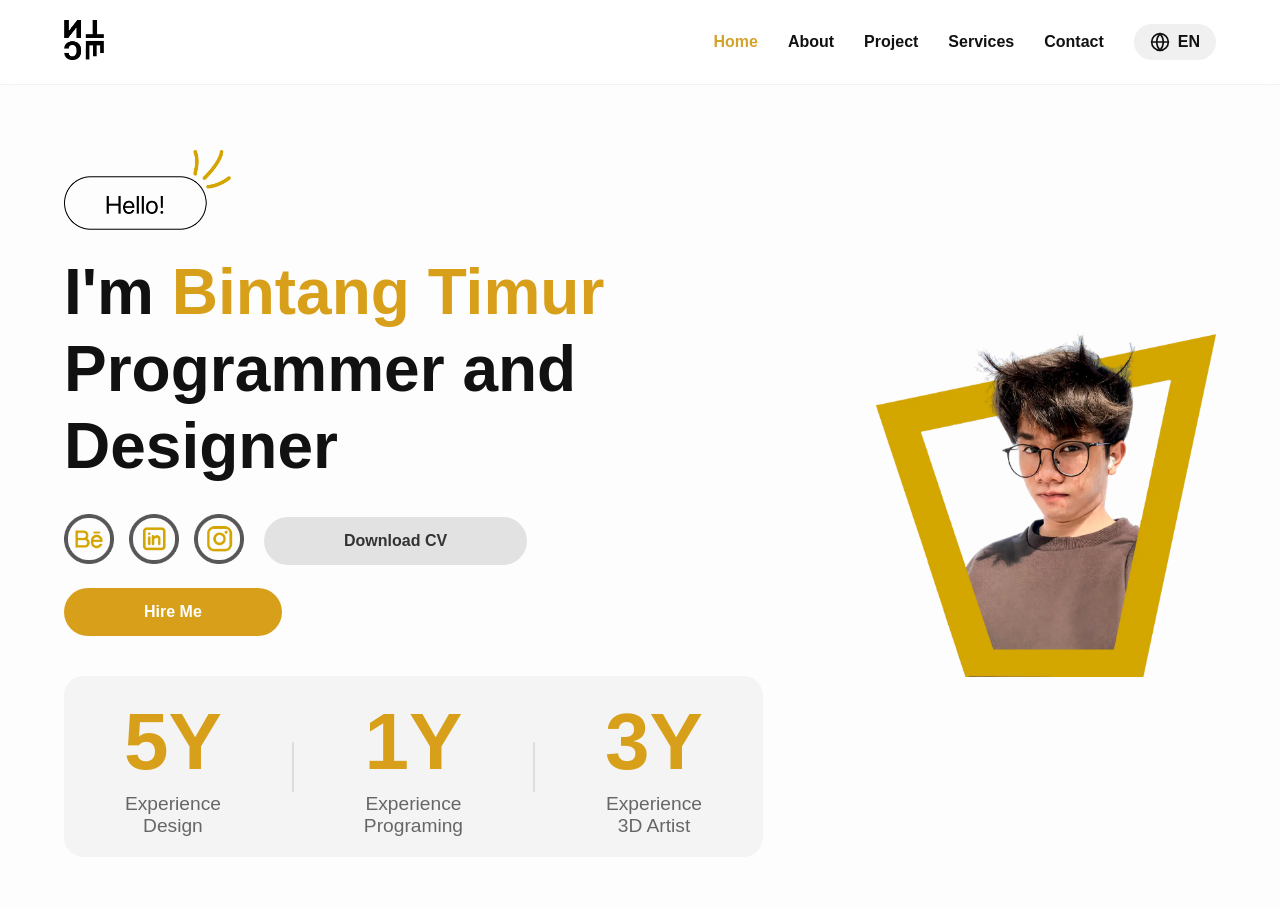
==== index.html @ 7ce16c1f "gas" ====
<!DOCTYPE html>
<html lang="id">
<head>
    <meta charset="UTF-8">
    <meta name="viewport" content="width=device-width, initial-scale=1.0">
    <title>Bintang Timur - Portfolio</title>
    <link rel="stylesheet" href="filecss/style.css">
</head>
<body>

    <header class="header-glass">
        <nav>
            <div class="logo">
                <img src="images/logo.png" alt="Logo Bintang">
            </div>

            <input type="checkbox" id="menu-toggle" class="menu-checkbox">
            <label for="menu-toggle" class="menu-icon">&#9776;</label> <div class="nav-menu">
                <ul class="nav-links">
                    <li><a href="index.html" class="active">Home</a></li>
                    <li><a href="about-en.html">About</a></li>
                    <li><a href="project-en.html">Project</a></li>
                    <li><a href="service-en.html">Services</a></li>
                    <li><a href="contact-en.html">Contact</a></li>
                </ul>
                <div class="lang-btn">
                    <a href="index-id.html" class="btn-lang">
                        <svg width="20" height="20" viewBox="0 0 24 24" fill="none" stroke="currentColor" stroke-width="2" stroke-linecap="round" stroke-linejoin="round">
                            <circle cx="12" cy="12" r="10"></circle>
                            <line x1="2" y1="12" x2="22" y2="12"></line>
                            <path d="M12 2a15.3 15.3 0 0 1 4 10 15.3 15.3 0 0 1-4 10 15.3 15.3 0 0 1-4-10 15.3 15.3 0 0 1 4-10z"></path>
                        </svg>
                        EN
                    </a>
                </div>
            </div>
        </nav>
    </header>

    <main>
        <section class="hero">
            <div class="hero-left">
                <img src="images/hello-en.png" alt="Hello" class="hello-img">
                
                <h1>I'm <span class="highlight">Bintang Timur</span><br>Programmer and Designer</h1>
                
                <div class="action-group">
                    <div class="social-links">
                        <a href="https://www.behance.net/bintangtimur4" target="_blank"><img src="images/icon-be.png" alt="Behance"></a>
                        <a href="https://www.linkedin.com/in/bintang-timur-centaury/" target="_blank"><img src="images/icon-in.png" alt="LinkedIn"></a>
                        <a href="https://www.instagram.com/wangsheng.boys?igsh=MWlxODg0eXZhenJ0Ng%3D%3D&utm_source=qr" target="_blank"><img src="images/icon-ig.png" alt="Instagram"></a>
                    </div>
                    
                    <a href="docs/cv-bintang.pdf" download class="btn btn-cv">Download CV</a>
                    <a href="contact-en.html" class="btn btn-hire">Hire Me</a>
                </div>

                <div class="stats-box">
                    <div class="stat-item">
                        <h2>5Y</h2>
                        <p>Experience<br>Design</p>
                    </div>
                    <div class="divider"></div>
                    <div class="stat-item">
                        <h2>1Y</h2>
                        <p>Experience<br>Programing</p>
                    </div>
                    <div class="divider"></div>
                    <div class="stat-item">
                        <h2>3Y</h2>
                        <p>Experience<br>3D Artist</p>
                    </div>
                </div>
            </div>

            <div class="hero-right">
                <img src="images/foto-profil.webp" alt="Bintang Timur" class="profile-img">
            </div>
        </section>
    </main>

</body>
</html>
---- filecss/style.css ----
/* Mengatur font SF Pro dan menghilangkan jarak bawaan browser */
* {
    margin: 0;
    padding: 0;
    box-sizing: border-box;
    font-family: -apple-system, BlinkMacSystemFont, "SF Pro Display", "Segoe UI", Roboto, Helvetica, Arial, sans-serif;
}

body {
    background-color: #fdfdfd; 
    color: #111111; /* Warna teks*/
}

/* --- HEADER & NAVIGASI (Efek Kaca / Glassmorphism) --- */
.header-glass {
    position: fixed; /* Bikin menu nempel di atas terus */
    top: 0;
    width: 100%;
    z-index: 1000;
    background: rgba(255, 255, 255, 0.7); /* Transparan */
    backdrop-filter: blur(12px); /* Efek buram/kaca */
    border-bottom: 1px solid rgba(0,0,0,0.05); /* Garis halus di bawah menu */
}

nav {
    display: flex;
    justify-content: space-between;
    align-items: center;
    padding: 20px 5%;
    max-width: 1920px;
    margin: 0 auto;
}

nav .logo img {
    height: 40px; /* Sesuaikan ukuran logomu */
}

.nav-links {
    list-style: none; /* Menghilangkan titik list bawaan html */
    display: flex;
    gap: 30px;
}

.nav-links a {
    text-decoration: none;
    color: #111;
    font-weight: 600;
    font-size: 1rem;
    transition: color 0.3s;
}

.nav-links a:hover, .nav-links a.active {
    color: #d4a32a; /* Warna kuning emas */
}

/* --- Tombol Bahasa --- */
.btn-lang {
    display: flex;
    align-items: center;
    gap: 8px;
    background: #f0f0f0;
    color: #111;
    text-decoration: none;
    padding: 8px 16px;
    border-radius: 20px;
    font-weight: bold;
    transition: all 0.3s ease;
}

.btn-lang:hover {
    background: #e2e2e2;
    transform: scale(1.05); /* Sedikit membesar pas disentuh */
}

/* Mengatur warna ikon globe mengikuti warna teks */
.btn-lang svg {
    color: #111;
}

/* --- HERO SECTION (Bagian Utama) --- */
.hero {
    display: flex;
    justify-content: space-between;
    align-items: center;
    padding: 150px 5% 50px; /* Padding atas besar biar nggak ketutup header */
    max-width: 1920px;
    margin: 0 auto;
    min-height: 100vh;
}

.hero-left {
    flex: 1; /* Mengambil ruang di sebelah kiri */
}

.hello-img {
    height: 80px; /* Sesuaikan ukuran gambar hello */
    margin-bottom: 20px;
}

.hero h1 {
    font-size: 4rem;
    line-height: 1.2;
    margin-bottom: 30px;
}

.highlight {
    color: #d8a01a; /* Warna kuning teks nama */
}

/* --- TOMBOL & SOSMED --- */
.action-group {
    display: flex;
    align-items: center;
    gap: 20px;
    margin-bottom: 40px;
    flex-wrap: wrap;
}

.social-links {
    display: flex;
    gap: 15px;
}

.social-links img {
    height: 50px;
    transition: transform 0.3s;
}

.social-links img:hover {
    transform: translateY(-5px); /* Animasi ikon sosmed naik pas disentuh */
}

.btn {
    padding: 15px 80px;
    border-radius: 25px;
    text-decoration: none;
    font-weight: bold;
    transition: all 0.3s ease;
}

.btn-cv {
    background-color: #e2e2e2;
    color: #333;
}

.btn-cv:hover {
    background-color: #d1d1d1;
}

.btn-hire {
    background-color: #d8a01a;
    color: white;
}

.btn-hire:hover {
    background-color: #c08d15;
    transform: scale(1.05); /* Animasi tombol membesar dikit */
}

/* --- KOTAK EXPERIENCE --- */
.stats-box {
    display: inline-flex;
    background-color: #f4f4f4;
    padding: 20px 60px;
    border-radius: 20px;
    gap: 70px;
    align-items: center;
}

.stat-item {
    text-align: center;
    transition: all 0.3s ease; /* Transisi halus untuk animasi */
}

/* Ini animasi request king: Teks membesar saat kursor di atasnya */
.stat-item:hover {
    transform: scale(1.15); 
}

.stat-item h2 {
    color: #d8a01a;
    font-size: 5rem;
}

.stat-item p {
    font-size: 1.2rem;
    color: #666;
    margin-top: 5px;
}

.divider {
    width: 2px;
    height: 50px;
    background-color: #ddd;
}

/* --- FOTO PROFIL KANAN --- */
.hero-right {
    flex: 1;
    display: flex;
    justify-content: flex-end;
}

.profile-img {
    max-width: 75%;
    height: auto;
    /* Animasi ringan untuk foto melayang */
    animation: float 6s ease-in-out infinite; 
}

@keyframes float {
    0% { transform: translateY(0px); }
    50% { transform: translateY(-15px); }
    100% { transform: translateY(0px); }
}

/* ==============================================================*/
/* -------------------RESPONSIF HALAMAN HOME------------------= */
/* =============================================================*/

/* Sembunyikan checkbox dan ikon hamburger kalau lagi buka di laptop */
.menu-checkbox, .menu-icon {
    display: none;
}

/* Penyesuaian bungkus menu baru untuk desktop */
.nav-menu {
    display: flex;
    align-items: center;
    gap: 30px;
}

/* SAKLAR AKTIF: Mulai ukuran layar di bawah 900px */
@media screen and (max-width: 900px) {
    
    /* --- 1. MENGATUR MENU GARIS 3 (HAMBURGER) --- */
    .menu-icon {
        display: block; /* Munculkan ikon garis 3 */
        font-size: 2rem;
        color: #d8a01a;
        cursor: pointer;
    }

    .nav-menu {
        display: none; /* Sembunyikan menu berjejer bawaan desktop */
        flex-direction: column;
        position: absolute;
        top: 80px; /* Jarak menu dropdown dari atas */
        left: 0;
        width: 100%;
        background: rgba(255, 255, 255, 0.95);
        backdrop-filter: blur(12px);
        padding: 20px 0;
        box-shadow: 0 10px 10px rgba(0,0,0,0.1);
    }

    .nav-menu .nav-links {
        flex-direction: column;
        align-items: center;
        gap: 20px;
        margin-bottom: 20px;
    }

    /* Kalau ikon diklik (checkbox menyala), tampilkan menu dropdown-nya! */
    .menu-checkbox:checked ~ .nav-menu {
        display: flex;
    }


    /* --- 2. MENYESUAIKAN SUSUNAN KONTEN HERO (Sesuai Desain HP) --- */
    .hero {
        flex-direction: column; /* Ubah baris (kiri-kanan) jadi kolom (atas-bawah) */
        padding-top: 120px;
        text-align: center; /* Bikin semua teks rata tengah */
    }

    /* Trik CSS: 'Memecahkan' bungkus hero-left agar urutan isinya bisa kita atur bebas */
    .hero-left {
        display: contents; 
    }

    /* Kita urutkan persis seperti gambaran desainmu king! */
    .hello-img {
        order: 0; /* Paling atas */
        margin: 0 auto 10px auto;
    }

    .hero h1 {
        order: 1; /* Urutan ke-1 */
        font-size: 2rem; /* Kecilkan sedikit fontnya */
        margin-top: 10px;
    }

    .hero-right {
        order: 2; /* Foto profil pindah ke tengah (di bawah judul) */
        justify-content: center;
        margin: 30px 0;
    }

    .profile-img {
        max-width: 90%; /* Biar fotonya pas, tidak kepotongan layar */
    }

    .stats-box {
        order: 3; /* Kotak experience di bawah foto */
        padding: 15px 10px;
        gap: 10px;
        width: 100%;
        justify-content: space-around;
    }

    .stat-item h2 {
        font-size: 2rem; /* Perkecil font angka */
    }

    .stat-item p {
        font-size: 0.8rem; /* Perkecil font teks */
    }

    .action-group {
        order: 4; /* Tombol dan sosmed letaknya paling bawah */
        justify-content: center;
        margin-top: 30px;
        gap: 15px;
    }

    .social-links img{
        height: 30px;
    }

    .btn {
        padding: 12px 10px; /* Perkecil tombol dikit biar muat di layar HP */
        font-size: 0.7rem;
    }
}
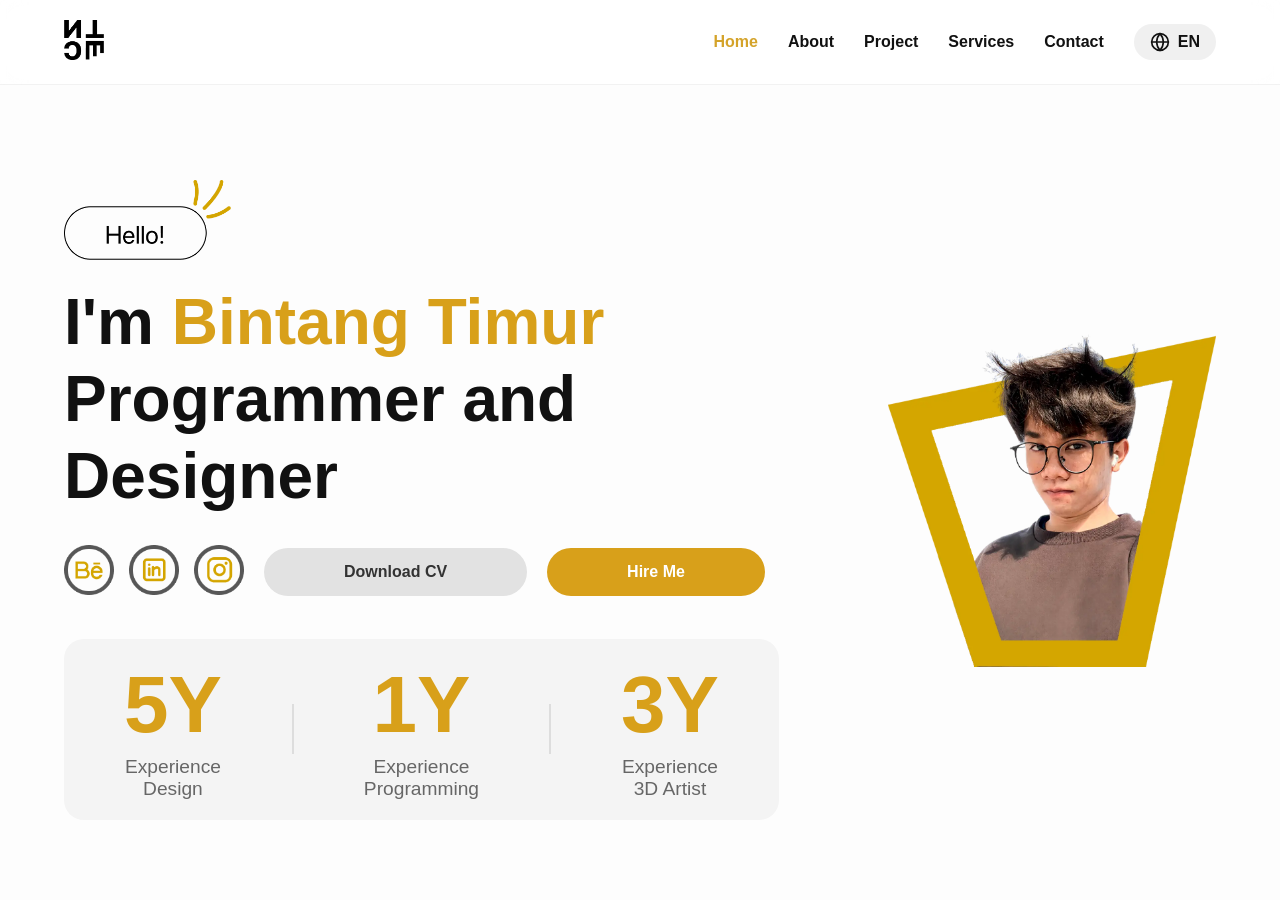
==== commit bf54f8fc: "Fix typo in programming experience text" ====
--- a/index.html
+++ b/index.html
@@ -63,7 +63,7 @@
                     <div class="divider"></div>
                     <div class="stat-item">
                         <h2>1Y</h2>
-                        <p>Experience<br>Programing</p>
+                        <p>Experience<br>Programming</p>
                     </div>
                     <div class="divider"></div>
                     <div class="stat-item">
@@ -80,4 +80,4 @@
     </main>
 
 </body>
-</html>+</html>
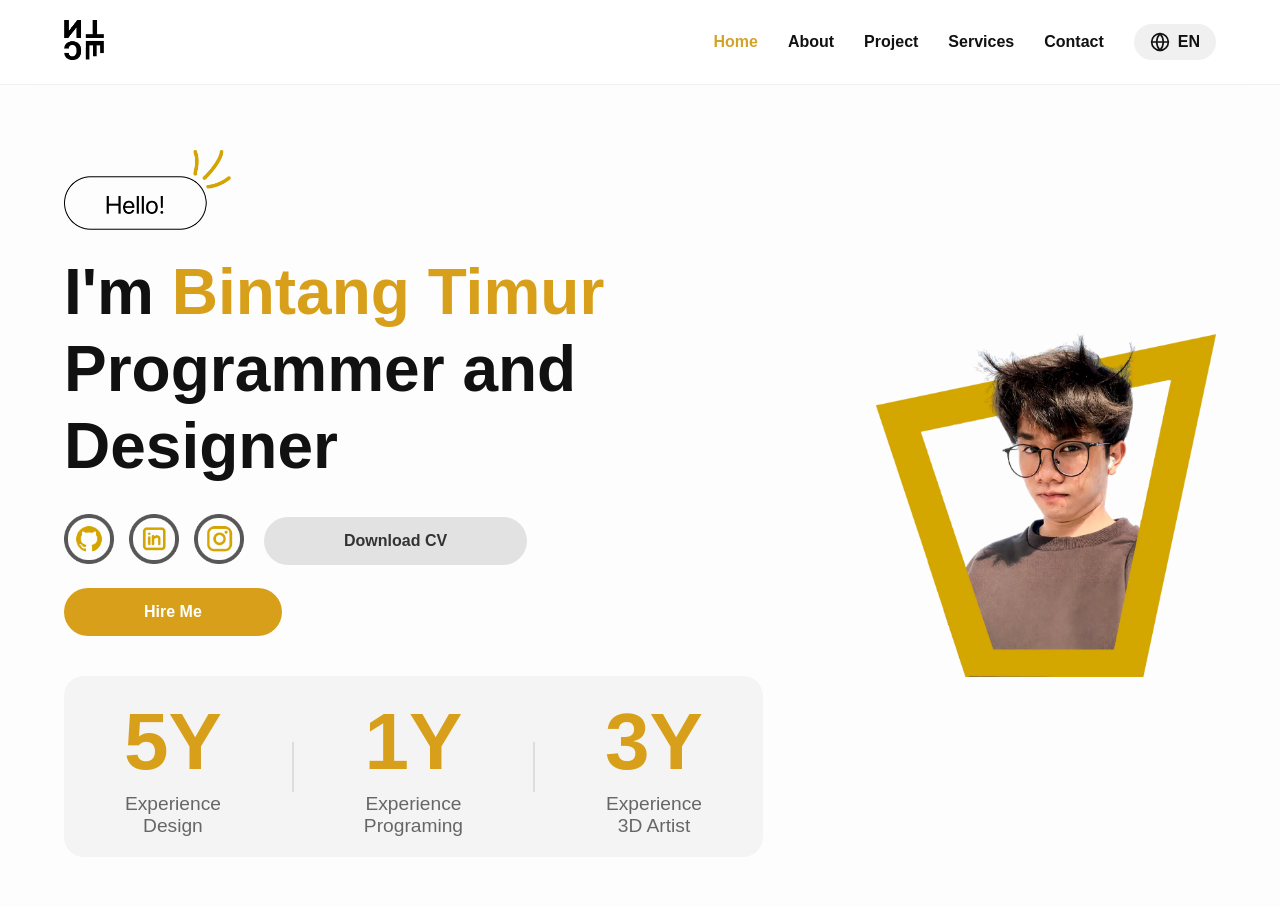
==== commit c70d40c1: "Change Behance To Github" ====
--- a/index.html
+++ b/index.html
@@ -46,7 +46,7 @@
                 
                 <div class="action-group">
                     <div class="social-links">
-                        <a href="https://www.behance.net/bintangtimur4" target="_blank"><img src="images/icon-be.png" alt="Behance"></a>
+                        <a href="https://github.com/wangshengboys" target="_blank"><img src="images/Github.png" alt="Behance"></a>
                         <a href="https://www.linkedin.com/in/bintang-timur-centaury/" target="_blank"><img src="images/icon-in.png" alt="LinkedIn"></a>
                         <a href="https://www.instagram.com/wangsheng.boys?igsh=MWlxODg0eXZhenJ0Ng%3D%3D&utm_source=qr" target="_blank"><img src="images/icon-ig.png" alt="Instagram"></a>
                     </div>
@@ -63,7 +63,7 @@
                     <div class="divider"></div>
                     <div class="stat-item">
                         <h2>1Y</h2>
-                        <p>Experience<br>Programming</p>
+                        <p>Experience<br>Programing</p>
                     </div>
                     <div class="divider"></div>
                     <div class="stat-item">
@@ -80,4 +80,4 @@
     </main>
 
 </body>
-</html>
+</html>
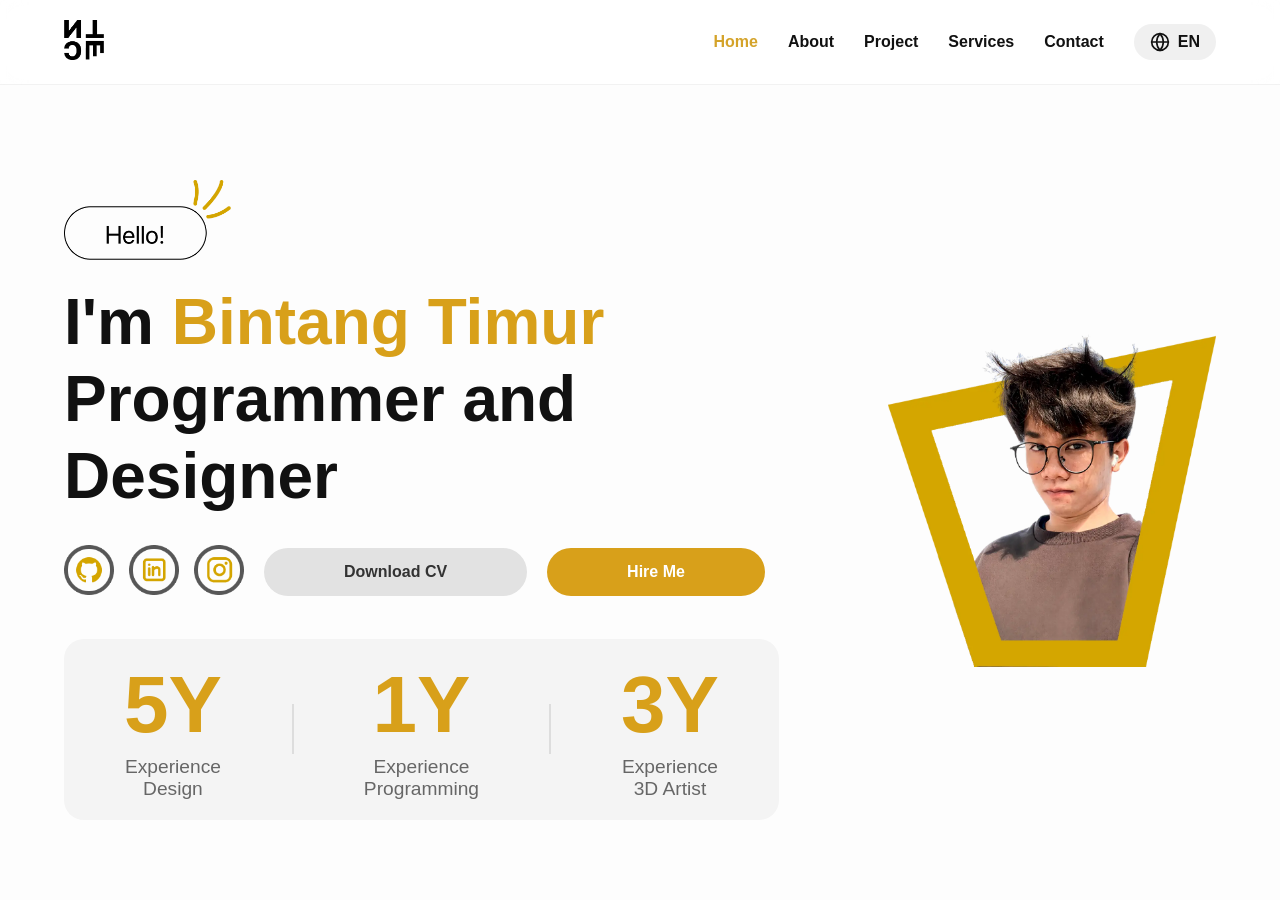
==== commit ceb85016: "Merge branch 'main' of https://github.com/wangshengboys/Portfolio_BintangTimur" ====
--- a/index.html
+++ b/index.html
@@ -63,7 +63,7 @@
                     <div class="divider"></div>
                     <div class="stat-item">
                         <h2>1Y</h2>
-                        <p>Experience<br>Programing</p>
+                        <p>Experience<br>Programming</p>
                     </div>
                     <div class="divider"></div>
                     <div class="stat-item">
@@ -80,4 +80,4 @@
     </main>
 
 </body>
-</html>+</html>
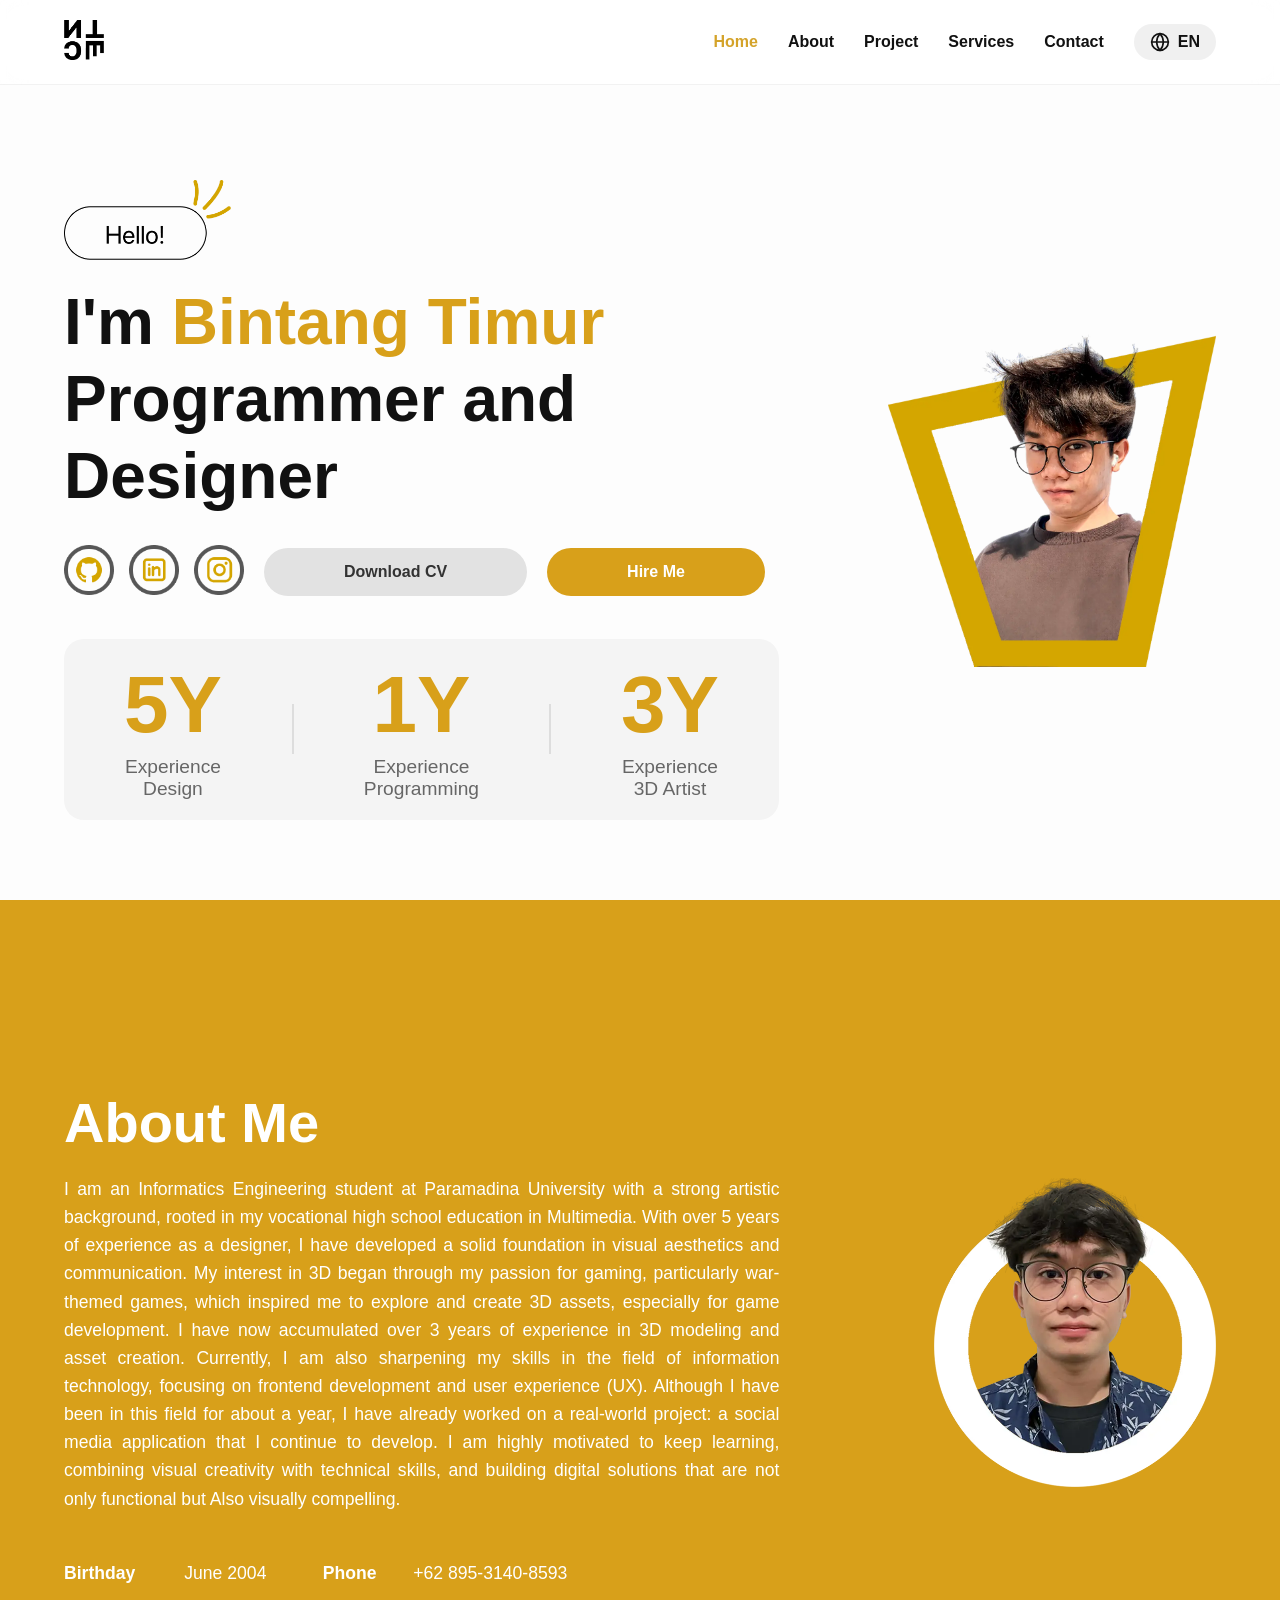
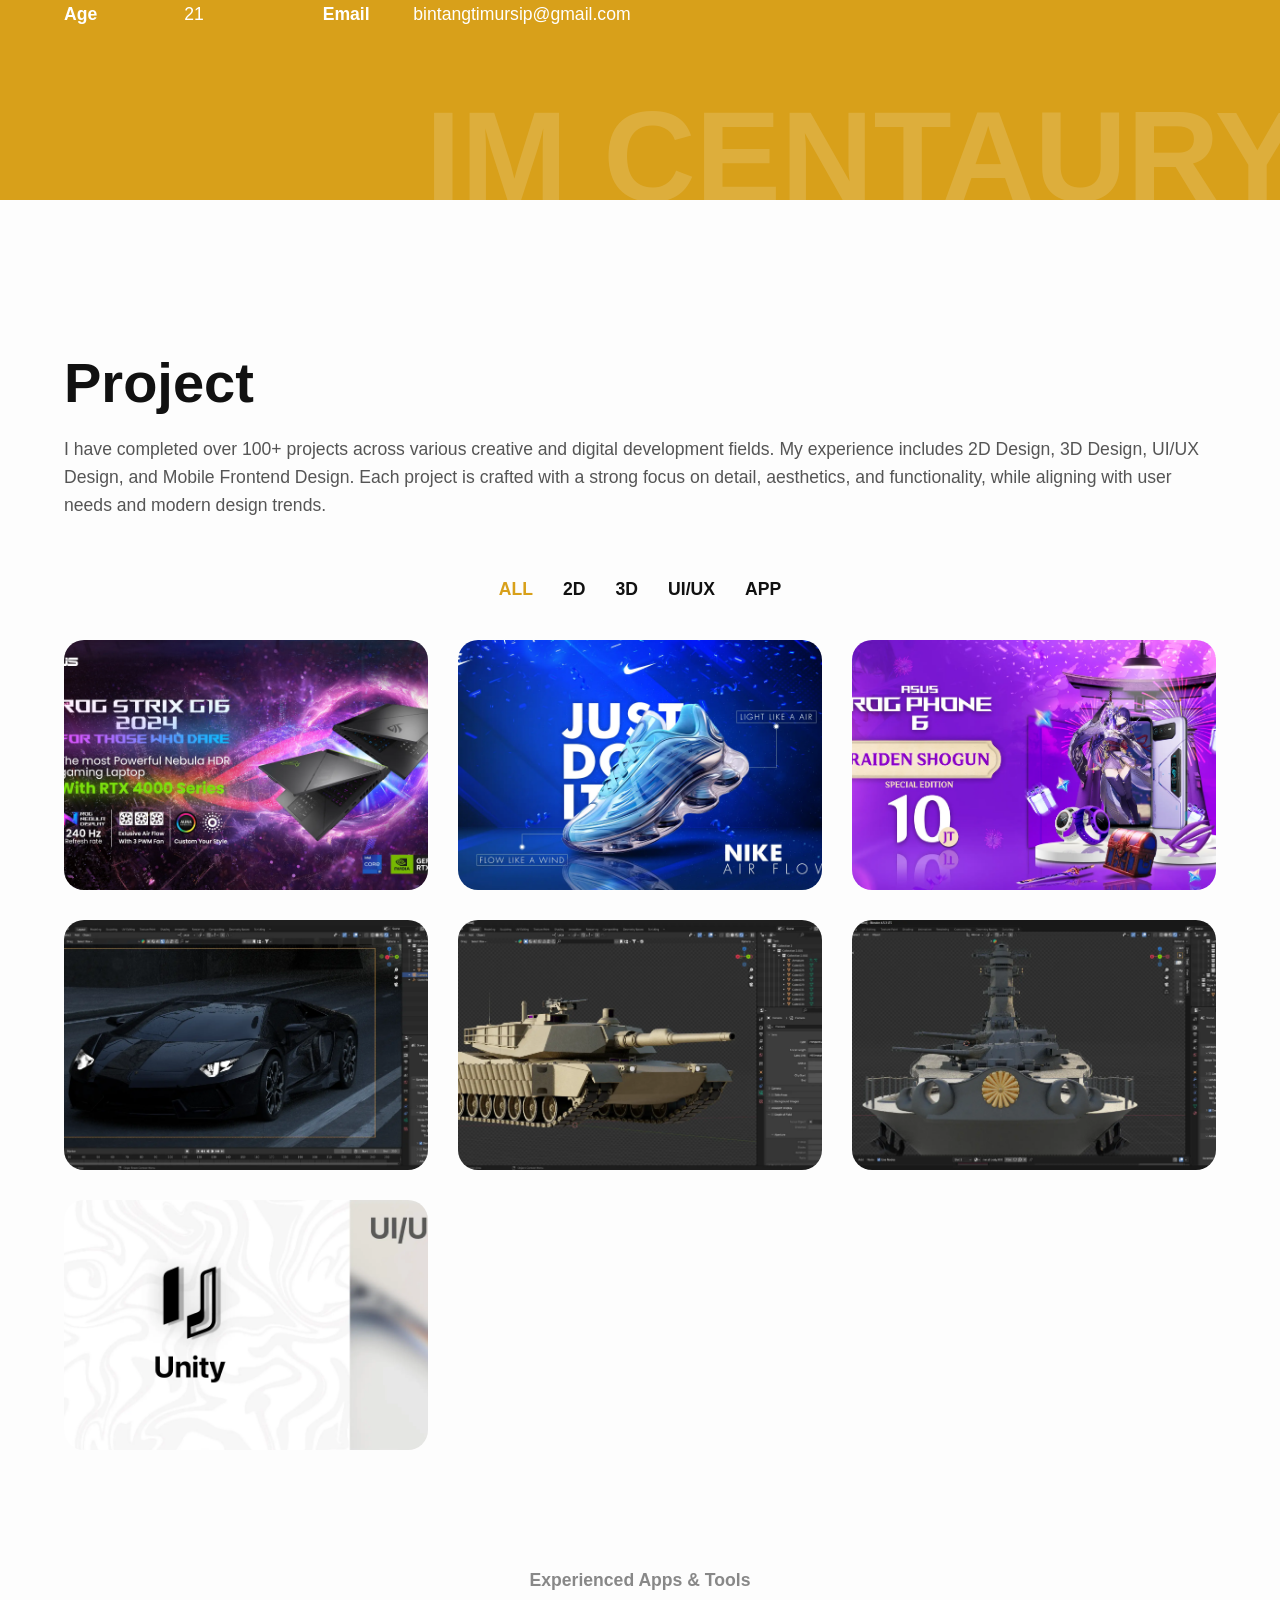
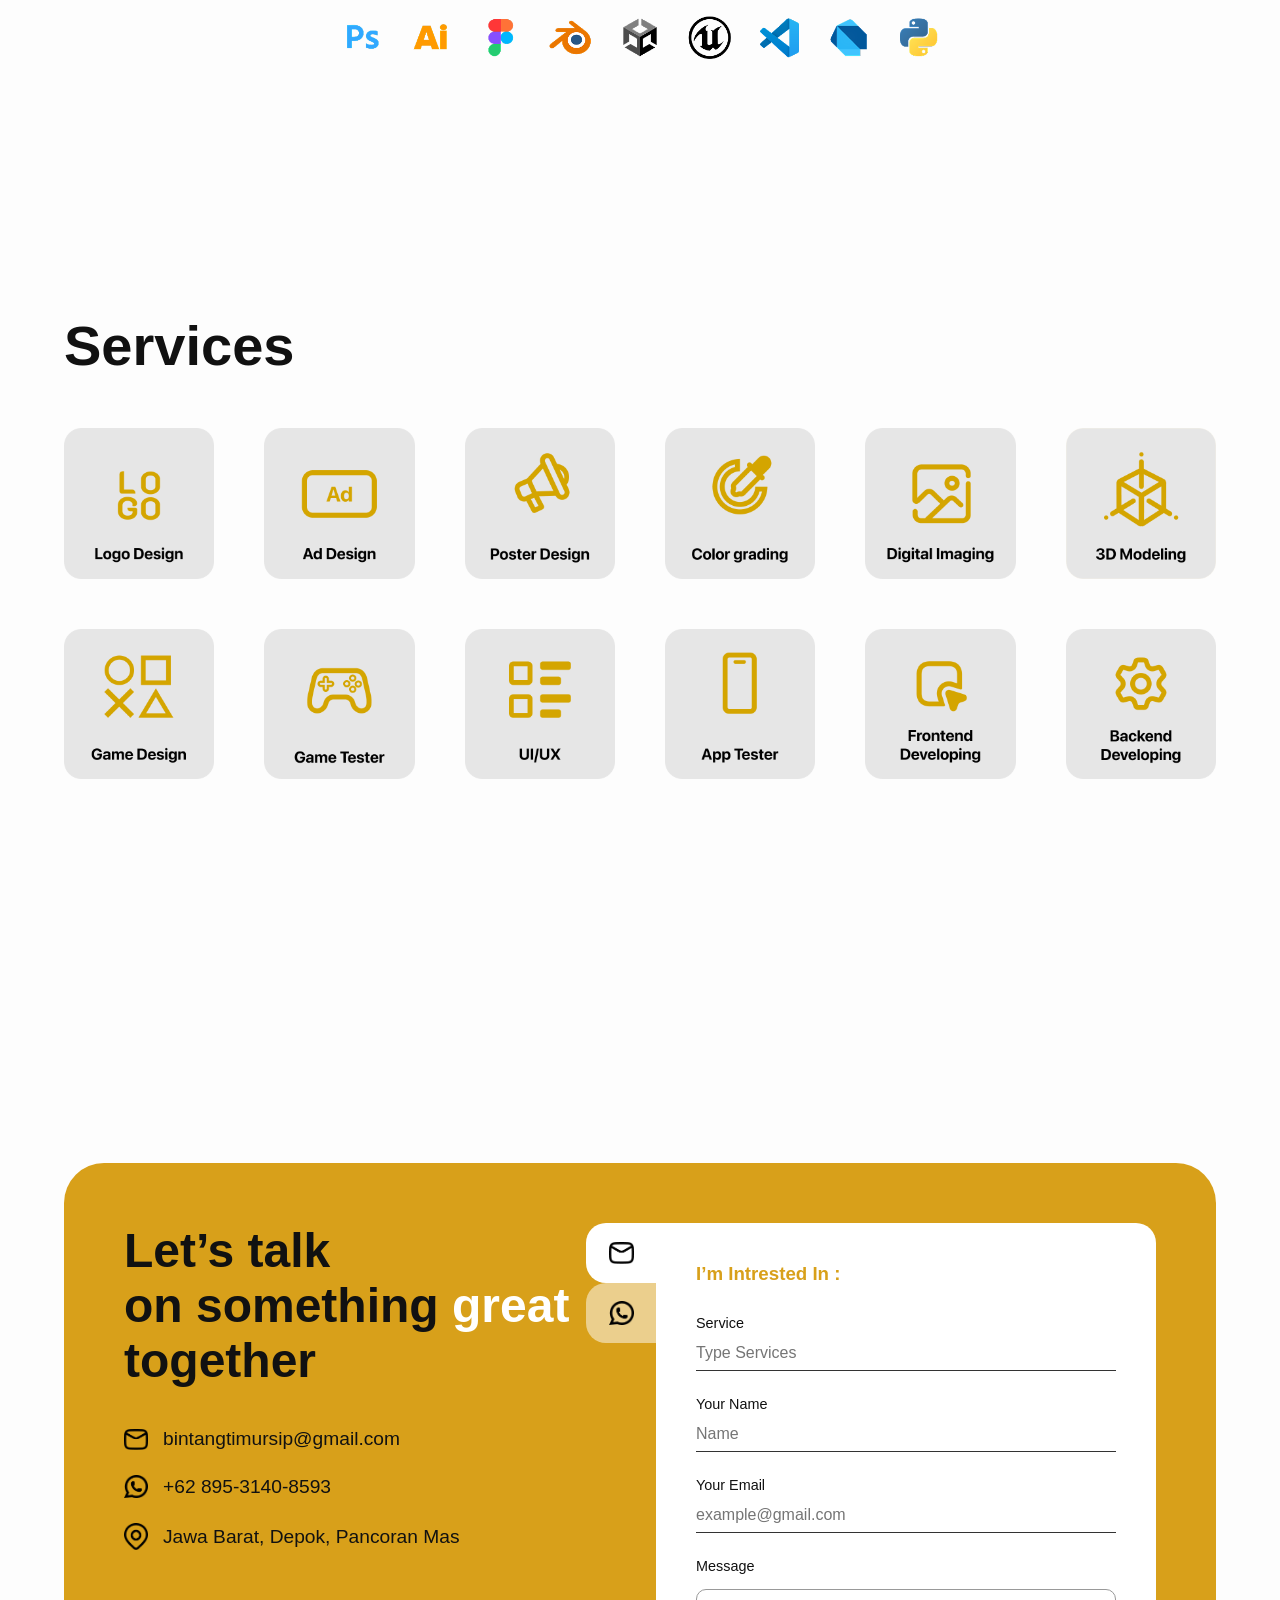
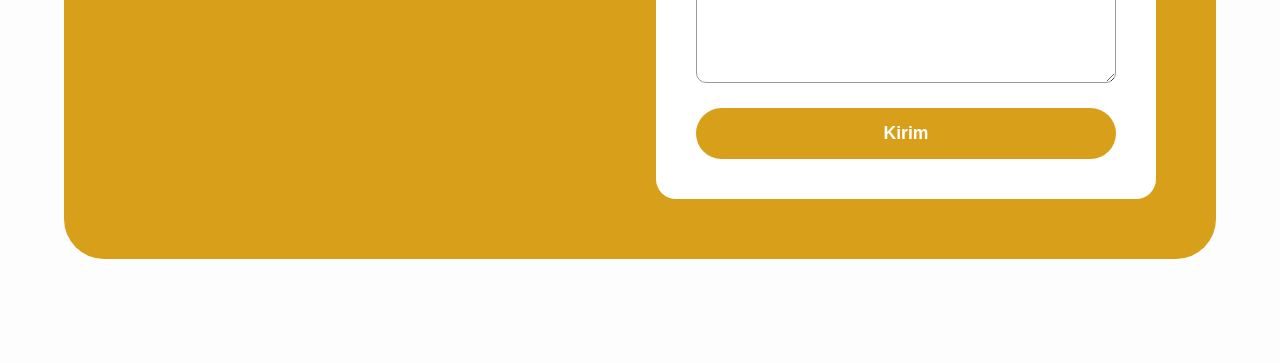
==== commit b29304c2: "feat: implement scroll-spy navigation and add about and contact pages with responsive layouts" ====
--- a/index.html
+++ b/index.html
@@ -5,6 +5,10 @@
     <meta name="viewport" content="width=device-width, initial-scale=1.0">
     <title>Bintang Timur - Portfolio</title>
     <link rel="stylesheet" href="filecss/style.css">
+    <link rel="stylesheet" href="filecss/about.css">
+    <link rel="stylesheet" href="filecss/project.css">
+    <link rel="stylesheet" href="filecss/service.css">
+    <link rel="stylesheet" href="filecss/contact.css">
 </head>
 <body>
 
@@ -17,11 +21,11 @@
             <input type="checkbox" id="menu-toggle" class="menu-checkbox">
             <label for="menu-toggle" class="menu-icon">&#9776;</label> <div class="nav-menu">
                 <ul class="nav-links">
-                    <li><a href="index.html" class="active">Home</a></li>
-                    <li><a href="about-en.html">About</a></li>
-                    <li><a href="project-en.html">Project</a></li>
-                    <li><a href="service-en.html">Services</a></li>
-                    <li><a href="contact-en.html">Contact</a></li>
+                    <li><a href="#home" class="active">Home</a></li>
+                    <li><a href="#about">About</a></li>
+                    <li><a href="#project">Project</a></li>
+                    <li><a href="#service">Services</a></li>
+                    <li><a href="#contact">Contact</a></li>
                 </ul>
                 <div class="lang-btn">
                     <a href="index-id.html" class="btn-lang">
@@ -38,7 +42,7 @@
     </header>
 
     <main>
-        <section class="hero">
+<section id="home" class="hero">
             <div class="hero-left">
                 <img src="images/hello-en.png" alt="Hello" class="hello-img">
                 
@@ -77,7 +81,439 @@
                 <img src="images/foto-profil.webp" alt="Bintang Timur" class="profile-img">
             </div>
         </section>
+
+<section id="about" class="about-section">
+            <div class="about-bg-text">IM CENTAURY</div>
+            
+            <div class="about-container">
+                <div class="about-left">
+                    <h1>About Me</h1>
+                    <p>I am an Informatics Engineering student at Paramadina University with a strong artistic background, rooted in my vocational high school education in Multimedia. With over 5 years of experience as a designer, I have developed a solid foundation in visual aesthetics and communication. My interest in 3D began through my passion for gaming, particularly war-themed games, which inspired me to explore and create 3D assets, especially for game development. I have now accumulated over 3 years of experience in 3D modeling and asset creation. Currently, I am also sharpening my skills in the field of information technology, focusing on frontend development and user experience (UX). Although I have been in this field for about a year, I have already worked on a real-world project: a social media application that I continue to develop. I am highly motivated to keep learning, combining visual creativity with technical skills, and building digital solutions that are not only functional but Also visually compelling.</p>
+
+                    <table class="about-table">
+                        <tr>
+                            <td><strong>Birthday</strong></td>
+                            <td>June 2004</td>
+                            <td><strong>Phone</strong></td>
+                            <td>+62 895-3140-8593</td>
+                        </tr>
+                        <tr>
+                            <td><strong>Age</strong></td>
+                            <td>21</td>
+                            <td><strong>Email</strong></td>
+                            <td>bintangtimursip@gmail.com</td>
+                        </tr>
+                    </table>
+                </div>
+
+                <div class="about-right">
+                        <img src="images/foto-about.webp" alt="Profil Bintang">
+                    </div>
+                </div>
+            </div>
+        </section>
+
+<section id="project" class="project-section">
+            <div class="project-container">
+                
+                <div class="project-header">
+                    <h1>Project</h1>
+                    <p>I have completed over 100+ projects across various creative and digital development fields. My experience includes 2D Design, 3D Design, UI/UX Design, and Mobile Frontend Design. Each project is crafted with a strong focus on detail, aesthetics, and functionality, while aligning with user needs and modern design trends.</p>
+                </div>
+
+                <input type="radio" id="filter-all" name="kategori" checked>
+                <input type="radio" name="slider" id="close-slider" checked> 
+
+                <!--Project 1-->
+                <input type="radio" name="slider" id="p1-slide1">
+                <input type="radio" name="slider" id="p1-slide2">
+                <input type="radio" name="slider" id="p1-slide3">
+
+                <!--Project 2-->
+                <input type="radio" name="slider" id="p2-slide1">
+                <input type="radio" name="slider" id="p2-slide2">
+                <input type="radio" name="slider" id="p2-slide3">
+
+                <!--Project 3-->
+                <input type="radio" name="slider" id="p3-slide1">
+                <input type="radio" name="slider" id="p3-slide2">
+                <input type="radio" name="slider" id="p3-slide3">
+
+                <!--Project 4-->
+                <input type="radio" name="slider" id="p4-slide1">
+                <input type="radio" name="slider" id="p4-slide2">
+
+                <!--Project 5-->
+                <input type="radio" name="slider" id="p5-slide1">
+                <input type="radio" name="slider" id="p5-slide2">
+
+                <!--Project 6-->
+                <input type="radio" name="slider" id="p6-slide1">
+                <input type="radio" name="slider" id="p6-slide2">
+                <input type="radio" name="slider" id="p6-slide3">
+                <input type="radio" name="slider" id="p6-slide4">
+
+                <input type="radio" name="slider" id="p7-slide1">
+                <input type="radio" name="slider" id="p7-slide2">
+                <input type="radio" name="slider" id="p7-slide3">
+                <input type="radio" name="slider" id="p7-slide4">
+                <input type="radio" name="slider" id="p7-slide5">
+                <input type="radio" name="slider" id="p7-slide6">
+
+                <input type="radio" id="filter-2d" name="kategori">
+                <input type="radio" id="filter-3d" name="kategori">
+                <input type="radio" id="filter-uiux" name="kategori">
+                <input type="radio" id="filter-app" name="kategori">
+
+                <div class="filter-menu">
+                    <label for="filter-all">ALL</label>
+                    <label for="filter-2d">2D</label>
+                    <label for="filter-3d">3D</label>
+                    <label for="filter-uiux">UI/UX</label>
+                    <label for="filter-app">APP</label>
+                </div>
+
+                <div class="project-grid">
+                    <div class="project-card kat-2d">
+                        <label for="p1-slide1">
+                            <img src="images/proj1-1.webp" alt="Desain">
+                        </label>
+                    </div>
+                    
+                    <div class="project-card kat-2d">
+                        <label for="p2-slide1">
+                            <img src="images/proj2-1.webp" alt="Desain">
+                        </label>
+                    </div>
+
+                    <div class="project-card kat-2d">
+                        <label for="p3-slide1">
+                            <img src="images/proj-3.1.webp" alt="Desain">
+                        </label>
+                    </div>
+
+                    <div class="project-card kat-3d">
+                        <label for="p4-slide1">  
+                            <img src="images/proj4-1.webp" alt="3D Model">
+                        </label>
+                    </div>
+
+                    <div class="project-card kat-3d">
+                        <label for="p5-slide1">
+                            <img src="images/proj5-1.webp" alt="3D Model">
+                        </label>
+                    </div>
+
+                    <div class="project-card kat-3d">
+                        <label for="p6-slide1">
+                            <img src="images/proj6-1.webp" alt="3D Model">
+                        </label>
+                    </div> 
+                    
+                    <div class="project-card kat-uiux">
+                        <label for="p7-slide1">
+                            <img src="images/proj7-1.webp" alt="UI/UX">
+                        </label>
+                    </div>  
+
+                </div>
+                
+                <div class="tools-section">
+                    <h3>Experienced Apps & Tools</h3>
+                    <img src="images/tools-group.png" alt="Experienced Apps and Tools">
+                </div>
+
+                <div class="lightbox">
+                        <label for="close-slider" class="close-btn">&times;</label>
+                        
+                        <div class="lightbox-content">
+                            
+                            <!--Group Project 1-->
+                            <div class="slide-group p1-group">
+                                
+                                <div class="slide p1-s1">
+                                    <img src="images/proj1-1.webp" alt="Detail 1">
+                                    <label for="p1-slide2" class="nav-btn next-btn">&#10095;</label>
+                                </div>
+    
+                                <div class="slide p1-s2">
+                                    <label for="p1-slide1" class="nav-btn prev-btn">&#10094;</label>
+                                    <img src="images/proj1-2.webp" alt="Detail 2">
+                                    <label for="p1-slide3" class="nav-btn next-btn">&#10095;</label>
+                                </div>
+
+                                <div class="slide p1-s3">
+                                    <label for="p1-slide2" class="nav-btn prev-btn">&#10094;</label>
+                                    <img src="images/proj1-3.webp" alt="Detail 3">
+                                </div>
+                            </div>
+
+                            <!--Group Project 2-->
+                            <div class="slide-group p2-group">
+                                
+                                <div class="slide p2-s1">
+                                    <img src="images/proj2-1.webp" alt="Detail 1">
+                                    <label for="p2-slide2" class="nav-btn next-btn">&#10095;</label>
+                                </div>
+    
+                                <div class="slide p2-s2">
+                                    <label for="p2-slide1" class="nav-btn prev-btn">&#10094;</label>
+                                    <img src="images/proj2-2.webp" alt="Detail 2">
+                                    <label for="p2-slide3" class="nav-btn next-btn">&#10095;</label>
+                                </div>
+
+                                <div class="slide p2-s3">
+                                    <label for="p2-slide2" class="nav-btn prev-btn">&#10094;</label>
+                                    <img src="images/proj2-3.webp" alt="Detail 3">
+                                </div>
+                            </div>
+
+                            <!--Group Project 3-->
+                            <div class="slide-group p3-group">
+                                
+                                <div class="slide p3-s1">
+                                    <img src="images/proj-3.1.webp" alt="Detail 1">
+                                    <label for="p3-slide2" class="nav-btn next-btn">&#10095;</label>
+                                </div>
+    
+                                <div class="slide p3-s2">
+                                    <label for="p3-slide1" class="nav-btn prev-btn">&#10094;</label>
+                                    <img src="images/proj3-2.webp" alt="Detail 2">
+                                    <label for="p3-slide3" class="nav-btn next-btn">&#10095;</label>
+                                </div>
+
+                                <div class="slide p3-s3">
+                                    <label for="p3-slide2" class="nav-btn prev-btn">&#10094;</label>
+                                    <img src="images/proj3-3.webp" alt="Detail 3">
+                                </div>
+                            </div>
+
+                            <!--Group Project 4-->
+                            <div class="slide-group p4-group">
+                                
+                                <div class="slide p4-s1">
+                                    <img src="images/proj4-1.webp" alt="Detail 1">
+                                    <label for="p4-slide2" class="nav-btn next-btn">&#10095;</label>
+                                </div>
+    
+                                <div class="slide p4-s2">
+                                    <img src="images/proj4-2.webp" alt="Detail 2">
+                                    <label for="p4-slide1" class="nav-btn prev-btn">&#10094;</label>
+                                </div>
+                            </div>
+
+                            <!--Group Project 5-->
+                            <div class="slide-group p5-group">
+                                
+                                <div class="slide p5-s1">
+                                    <img src="images/proj5-1.webp" alt="Detail 1">
+                                    <label for="p5-slide2" class="nav-btn next-btn">&#10095;</label>
+                                </div>
+    
+                                <div class="slide p5-s2">
+                                    <img src="images/proj5-2.webp" alt="Detail 2">
+                                    <label for="p5-slide1" class="nav-btn prev-btn">&#10094;</label>
+                                </div>
+                            </div>
+
+                            <!--Group Project 6-->
+                            <div class="slide-group p6-group">
+                                
+                                <div class="slide p6-s1">
+                                    <img src="images/proj6-1.webp" alt="Detail 1">
+                                    <label for="p6-slide2" class="nav-btn next-btn">&#10095;</label>
+                                </div>
+    
+                                <div class="slide p6-s2">
+                                    <label for="p6-slide1" class="nav-btn prev-btn">&#10094;</label>
+                                    <img src="images/proj6-2.webp" alt="Detail 2">
+                                    <label for="p6-slide3" class="nav-btn next-btn">&#10095;</label>
+                                </div>
+
+                                 <div class="slide p6-s3">
+                                    <label for="p6-slide2" class="nav-btn prev-btn">&#10094;</label>
+                                    <img src="images/proj6-3.webp" alt="Detail 2">
+                                    <label for="p6-slide4" class="nav-btn next-btn">&#10095;</label>
+                                </div>
+
+                                <div class="slide p6-s4">
+                                    <label for="p6 slide3" class="nav-btn prev-btn">&#10094;</label>
+                                    <img src="images/proj6-4.webp" alt="Detail 3">
+                                </div>
+                            </div>
+
+                            <div class="slide-group p7-group">
+                                
+                                <div class="slide p7-s1">
+                                    <img src="images/proj7-1.webp" alt="Detail 1">
+                                    <label for="p7-slide2" class="nav-btn next-btn">&#10095;</label>
+                                </div>
+    
+                                <div class="slide p7-s2">
+                                    <label for="p7-slide1" class="nav-btn prev-btn">&#10094;</label>
+                                    <img src="images/proj7-2.webp" alt="Detail 2">
+                                    <label for="p7-slide3" class="nav-btn next-btn">&#10095;</label>
+                                </div>
+
+                                 <div class="slide p7-s3">
+                                    <label for="p7-slide2" class="nav-btn prev-btn">&#10094;</label>
+                                    <img src="images/proj7-3.webp" alt="Detail 3">
+                                    <label for="p7-slide4" class="nav-btn next-btn">&#10095;</label>
+                                </div>
+
+                                <div class="slide p7-s4">
+                                    <label for="p7-slide3" class="nav-btn prev-btn">&#10094;</label>
+                                    <img src="images/proj7-4.webp" alt="Detail 4">
+                                    <label for="p7-slide5" class="nav-btn next-btn">&#10095;</label>
+                                </div>
+
+                                <div class="slide p7-s5">
+                                    <label for="p7-slide4" class="nav-btn prev-btn">&#10094;</label>
+                                    <img src="images/proj7-5.webp" alt="Detail 5">
+                                    <label for="p7-slide6" class="nav-btn next-btn">&#10095;</label>
+                                </div>
+
+                                <div class="slide p7-s6">
+                                    <label for="p7-slide5" class="nav-btn prev-btn">&#10094;</label>
+                                    <img src="images/proj7-6.webp" alt="Detail 6">
+                                </div>
+                            </div>
+
+                        </div>
+                </div>
+            </div>
+        </section>
+
+<section id="service" class="service-section">
+            <div class="service-container">
+                
+                <h1>Services</h1>
+
+                <div class="service-grid">
+                    <div class="service-card">
+                        <img src="images/serv-1.png" alt="Logo Design">
+                    </div>
+                    <div class="service-card">
+                        <img src="images/serv-2.png" alt="Ad Design">
+                    </div>
+                    <div class="service-card">
+                        <img src="images/serv-3.png" alt="Digital Imaging">
+                    </div>
+                    <div class="service-card">
+                        <img src="images/serv-4.png" alt="3D Modeling">
+                    </div>
+                    <div class="service-card">
+                        <img src="images/serv-5.png" alt="Game Design">
+                    </div>
+                    <div class="service-card">
+                        <img src="images/serv-6.png" alt="UI/UX">
+                    </div>
+                    <div class="service-card">
+                        <img src="images/serv-7.png" alt="Frontend Developing">
+                    </div>
+                    <div class="service-card">
+                        <img src="images/serv-8.png" alt="Backend Developing">
+                    </div>
+                    <div class="service-card">
+                        <img src="images/serv-9.png" alt="Backend Developing">
+                    </div>
+                    <div class="service-card">
+                        <img src="images/serv-10.png" alt="Backend Developing">
+                    </div>
+                    <div class="service-card">
+                        <img src="images/serv-11.png" alt="Backend Developing">
+                    </div>
+                    <div class="service-card">
+                        <img src="images/serv-12.png" alt="Backend Developing">
+                    </div>
+                </div>
+
+            </div>
+        </section>
+
+<section id="contact" class="contact-section">
+            
+            <input type="radio" name="contact-tab" id="tab-email" checked>
+            <input type="radio" name="contact-tab" id="tab-wa">
+
+            <div class="contact-box">
+                
+                <div class="contact-info">
+                    <h1>Let’s talk<br>on something <strong>great</strong><br>together</h1>
+                    
+                    <ul class="info-list">
+                        <li><img src="images/icon-mail-line.png" alt="Email"> bintangtimursip@gmail.com</li>
+                        <li><img src="images/icon-wa-line.png" alt="WA"> +62 895-3140-8593</li>
+                        <li><img src="images/icon-loc-line.png" alt="Location"> Jawa Barat, Depok, Pancoran Mas</li>
+                    </ul>
+                </div>
+
+                <div class="contact-card">
+                    
+                    <div class="tabs">
+                        <label for="tab-email" class="tab-btn btn-email">
+                            <img src="images/icon-mail-line.png" alt="Tab Email">
+                        </label>
+                        <label for="tab-wa" class="tab-btn btn-wa">
+                            <img src="images/icon-wa-line.png" alt="Tab WA">
+                        </label>
+                    </div>
+
+                    <div class="card-content content-email">
+                        <h3>I’m Intrested In :</h3>
+                        
+                        <form action="https://formspree.io/f/mojyelna" method="POST">
+                            <div class="input-group">
+                                <label>Service</label>
+                                <input type="text" name="service" placeholder="Type Services" required>
+                            </div>
+                            
+                            <div class="input-group">
+                                <label>Your Name</label>
+                                <input type="text" name="name" placeholder="Name" required>
+                            </div>
+                            
+                            <div class="input-group">
+                                <label>Your Email</label>
+                                <input type="email" name="email" placeholder="example@gmail.com" required>
+                            </div>
+                            
+                            <div class="input-group">
+                                <label>Message</label>
+                                <textarea name="message" rows="4" required></textarea>
+                            </div>
+                            
+                            <button type="submit" class="submit-btn">Kirim</button>
+                        </form>
+                    </div>
+
+                    <div class="card-content content-wa">
+                        <div class="wa-profil-box">
+                            <img src="images/foto-profil-bulat.png" alt="Bintang" class="foto-bulat">
+                            <p class="wa-teks-profil">
+                                <span class="teks-hijau">Hi</span><br>
+                                <span class="teks-hitam">what can i</span><br>
+                                <span class="teks-hijau">Help You</span>
+                            </p>
+                        </div>
+                        
+                        <a href="https://wa.me/6289531408593" target="_blank" class="wa-qr-box">
+                            <div class="wa-text">
+                                <div class="wa-logo-title">
+                                    <img src="images/icon-wa-logo.png" alt="WhatsApp"> 
+                                </div>
+                                <div class="wa-scan-text">
+                                    <span class="teks-hitam">Scan</span> <span class="teks-putih">Here !</span>
+                                </div>
+                            </div>
+                            <img src="images/qr-code.png" alt="QR Code" class="qr-img">
+                        </a>
+                    </div>
+                </div>
+            </div>
+        </section>
     </main>
 
+    <script src="js/script.js"></script>
 </body>
 </html>
--- a/filecss/style.css
+++ b/filecss/style.css
@@ -6,20 +6,30 @@
     font-family: -apple-system, BlinkMacSystemFont, "SF Pro Display", "Segoe UI", Roboto, Helvetica, Arial, sans-serif;
 }
 
+html {
+    scroll-behavior: smooth;
+    scroll-padding-top: 0px;
+}
+
 body {
-    background-color: #fdfdfd; 
-    color: #111111; /* Warna teks*/
+    background-color: #fdfdfd;
+    color: #111111;
+    /* Warna teks*/
 }
 
 /* --- HEADER & NAVIGASI (Efek Kaca / Glassmorphism) --- */
 .header-glass {
-    position: fixed; /* Bikin menu nempel di atas terus */
+    position: fixed;
+    /* Bikin menu nempel di atas terus */
     top: 0;
     width: 100%;
     z-index: 1000;
-    background: rgba(255, 255, 255, 0.7); /* Transparan */
-    backdrop-filter: blur(12px); /* Efek buram/kaca */
-    border-bottom: 1px solid rgba(0,0,0,0.05); /* Garis halus di bawah menu */
+    background: rgba(255, 255, 255, 0.7);
+    /* Transparan */
+    backdrop-filter: blur(12px);
+    /* Efek buram/kaca */
+    border-bottom: 1px solid rgba(0, 0, 0, 0.05);
+    /* Garis halus di bawah menu */
 }
 
 nav {
@@ -32,11 +42,13 @@
 }
 
 nav .logo img {
-    height: 40px; /* Sesuaikan ukuran logomu */
+    height: 40px;
+    /* Sesuaikan ukuran logomu */
 }
 
 .nav-links {
-    list-style: none; /* Menghilangkan titik list bawaan html */
+    list-style: none;
+    /* Menghilangkan titik list bawaan html */
     display: flex;
     gap: 30px;
 }
@@ -49,8 +61,10 @@
     transition: color 0.3s;
 }
 
-.nav-links a:hover, .nav-links a.active {
-    color: #d4a32a; /* Warna kuning emas */
+.nav-links a:hover,
+.nav-links a.active {
+    color: #d4a32a;
+    /* Warna kuning emas */
 }
 
 /* --- Tombol Bahasa --- */
@@ -69,7 +83,8 @@
 
 .btn-lang:hover {
     background: #e2e2e2;
-    transform: scale(1.05); /* Sedikit membesar pas disentuh */
+    transform: scale(1.05);
+    /* Sedikit membesar pas disentuh */
 }
 
 /* Mengatur warna ikon globe mengikuti warna teks */
@@ -82,18 +97,21 @@
     display: flex;
     justify-content: space-between;
     align-items: center;
-    padding: 150px 5% 50px; /* Padding atas besar biar nggak ketutup header */
+    padding: 150px 5% 50px;
+    /* Padding atas besar biar nggak ketutup header */
     max-width: 1920px;
     margin: 0 auto;
     min-height: 100vh;
 }
 
 .hero-left {
-    flex: 1; /* Mengambil ruang di sebelah kiri */
+    flex: 1;
+    /* Mengambil ruang di sebelah kiri */
 }
 
 .hello-img {
-    height: 80px; /* Sesuaikan ukuran gambar hello */
+    height: 80px;
+    /* Sesuaikan ukuran gambar hello */
     margin-bottom: 20px;
 }
 
@@ -104,7 +122,8 @@
 }
 
 .highlight {
-    color: #d8a01a; /* Warna kuning teks nama */
+    color: #d8a01a;
+    /* Warna kuning teks nama */
 }
 
 /* --- TOMBOL & SOSMED --- */
@@ -127,7 +146,8 @@
 }
 
 .social-links img:hover {
-    transform: translateY(-5px); /* Animasi ikon sosmed naik pas disentuh */
+    transform: translateY(-5px);
+    /* Animasi ikon sosmed naik pas disentuh */
 }
 
 .btn {
@@ -154,7 +174,8 @@
 
 .btn-hire:hover {
     background-color: #c08d15;
-    transform: scale(1.05); /* Animasi tombol membesar dikit */
+    transform: scale(1.05);
+    /* Animasi tombol membesar dikit */
 }
 
 /* --- KOTAK EXPERIENCE --- */
@@ -169,12 +190,13 @@
 
 .stat-item {
     text-align: center;
-    transition: all 0.3s ease; /* Transisi halus untuk animasi */
+    transition: all 0.3s ease;
+    /* Transisi halus untuk animasi */
 }
 
 /* Ini animasi request king: Teks membesar saat kursor di atasnya */
 .stat-item:hover {
-    transform: scale(1.15); 
+    transform: scale(1.15);
 }
 
 .stat-item h2 {
@@ -205,13 +227,21 @@
     max-width: 75%;
     height: auto;
     /* Animasi ringan untuk foto melayang */
-    animation: float 6s ease-in-out infinite; 
+    animation: float 6s ease-in-out infinite;
 }
 
 @keyframes float {
-    0% { transform: translateY(0px); }
-    50% { transform: translateY(-15px); }
-    100% { transform: translateY(0px); }
+    0% {
+        transform: translateY(0px);
+    }
+
+    50% {
+        transform: translateY(-15px);
+    }
+
+    100% {
+        transform: translateY(0px);
+    }
 }
 
 /* ==============================================================*/
@@ -219,7 +249,8 @@
 /* =============================================================*/
 
 /* Sembunyikan checkbox dan ikon hamburger kalau lagi buka di laptop */
-.menu-checkbox, .menu-icon {
+.menu-checkbox,
+.menu-icon {
     display: none;
 }
 
@@ -232,26 +263,29 @@
 
 /* SAKLAR AKTIF: Mulai ukuran layar di bawah 900px */
 @media screen and (max-width: 900px) {
-    
+
     /* --- 1. MENGATUR MENU GARIS 3 (HAMBURGER) --- */
     .menu-icon {
-        display: block; /* Munculkan ikon garis 3 */
+        display: block;
+        /* Munculkan ikon garis 3 */
         font-size: 2rem;
         color: #d8a01a;
         cursor: pointer;
     }
 
     .nav-menu {
-        display: none; /* Sembunyikan menu berjejer bawaan desktop */
+        display: none;
+        /* Sembunyikan menu berjejer bawaan desktop */
         flex-direction: column;
         position: absolute;
-        top: 80px; /* Jarak menu dropdown dari atas */
+        top: 80px;
+        /* Jarak menu dropdown dari atas */
         left: 0;
         width: 100%;
         background: rgba(255, 255, 255, 0.95);
         backdrop-filter: blur(12px);
         padding: 20px 0;
-        box-shadow: 0 10px 10px rgba(0,0,0,0.1);
+        box-shadow: 0 10px 10px rgba(0, 0, 0, 0.1);
     }
 
     .nav-menu .nav-links {
@@ -262,47 +296,55 @@
     }
 
     /* Kalau ikon diklik (checkbox menyala), tampilkan menu dropdown-nya! */
-    .menu-checkbox:checked ~ .nav-menu {
+    .menu-checkbox:checked~.nav-menu {
         display: flex;
     }
 
 
     /* --- 2. MENYESUAIKAN SUSUNAN KONTEN HERO (Sesuai Desain HP) --- */
     .hero {
-        flex-direction: column; /* Ubah baris (kiri-kanan) jadi kolom (atas-bawah) */
+        flex-direction: column;
+        /* Ubah baris (kiri-kanan) jadi kolom (atas-bawah) */
         padding-top: 120px;
-        text-align: center; /* Bikin semua teks rata tengah */
+        text-align: center;
+        /* Bikin semua teks rata tengah */
     }
 
     /* Trik CSS: 'Memecahkan' bungkus hero-left agar urutan isinya bisa kita atur bebas */
     .hero-left {
-        display: contents; 
+        display: contents;
     }
 
     /* Kita urutkan persis seperti gambaran desainmu king! */
     .hello-img {
-        order: 0; /* Paling atas */
+        order: 0;
+        /* Paling atas */
         margin: 0 auto 10px auto;
     }
 
     .hero h1 {
-        order: 1; /* Urutan ke-1 */
-        font-size: 2rem; /* Kecilkan sedikit fontnya */
+        order: 1;
+        /* Urutan ke-1 */
+        font-size: 2rem;
+        /* Kecilkan sedikit fontnya */
         margin-top: 10px;
     }
 
     .hero-right {
-        order: 2; /* Foto profil pindah ke tengah (di bawah judul) */
+        order: 2;
+        /* Foto profil pindah ke tengah (di bawah judul) */
         justify-content: center;
         margin: 30px 0;
     }
 
     .profile-img {
-        max-width: 90%; /* Biar fotonya pas, tidak kepotongan layar */
+        max-width: 90%;
+        /* Biar fotonya pas, tidak kepotongan layar */
     }
 
     .stats-box {
-        order: 3; /* Kotak experience di bawah foto */
+        order: 3;
+        /* Kotak experience di bawah foto */
         padding: 15px 10px;
         gap: 10px;
         width: 100%;
@@ -310,26 +352,30 @@
     }
 
     .stat-item h2 {
-        font-size: 2rem; /* Perkecil font angka */
+        font-size: 2rem;
+        /* Perkecil font angka */
     }
 
     .stat-item p {
-        font-size: 0.8rem; /* Perkecil font teks */
+        font-size: 0.8rem;
+        /* Perkecil font teks */
     }
 
     .action-group {
-        order: 4; /* Tombol dan sosmed letaknya paling bawah */
+        order: 4;
+        /* Tombol dan sosmed letaknya paling bawah */
         justify-content: center;
         margin-top: 30px;
         gap: 15px;
     }
 
-    .social-links img{
+    .social-links img {
         height: 30px;
     }
 
     .btn {
-        padding: 12px 10px; /* Perkecil tombol dikit biar muat di layar HP */
+        padding: 12px 10px;
+        /* Perkecil tombol dikit biar muat di layar HP */
         font-size: 0.7rem;
     }
-}
+}
--- a/filecss/about.css
+++ b/filecss/about.css
@@ -0,0 +1,136 @@
+/* =======================================================================
+   ========================== HALAMAN ABOUT ==============================
+   ======================================================================*/
+
+/* --- Modifikasi Header Khusus About --- */
+.header-about {
+    background-color: #ffffff; 
+    border-bottom: 8px solid #d8a01a; 
+}
+
+/* --- Halaman About --- */
+.about-section {
+    background-color: #d8a01a;
+    color: #ffffff;
+    padding: 150px 5% 80px; 
+    min-height: 100vh;
+    position: relative;
+    overflow: hidden;
+}
+
+.about-bg-text {
+    position: absolute;
+    bottom: -30px;
+    right: -20px;
+    font-size: 8rem;
+    font-weight: 800;
+    color: rgba(255, 255, 255, 0.15); 
+    white-space: nowrap;
+    z-index: 1; 
+    user-select: none; 
+}
+
+.about-container {
+    display: flex;
+    justify-content: space-between;
+    align-items: center;
+    max-width: 1920px;
+    margin: 0 auto;
+    gap: 60px;
+    position: relative;
+    z-index: 2; 
+}
+
+.about-left {
+    flex: 1.9;
+    transform: translateY(40px); 
+}
+
+.about-left h1 {
+    font-size: 3.5rem;
+    margin-bottom: 20px;
+}
+
+.about-left p {
+    font-size: 1.1rem;
+    line-height: 1.6;
+    margin-bottom: 40px;
+    text-align: justify;
+}
+
+.about-table {
+    width: 100%;
+    border-collapse: collapse;
+}
+
+.about-table td {
+    padding: 10px 0;
+    font-size: 1.1rem;
+}
+
+.about-right {
+    flex: 1;
+    display: flex;
+    justify-content: flex-end;
+    transform: translateY(10px);
+}
+
+.about-right img {
+    width: 75%; 
+    max-width: 400px; 
+    height: auto;
+    object-fit: contain;
+}
+
+/* ==============================================================*/
+/* ------------------- RESPONSIF HALAMAN ABOUT ----------------- */
+/* ==============================================================*/
+
+@media screen and (max-width: 900px) {
+    .about-section {
+        padding-top: 50px;
+    }
+
+    .about-container {
+        flex-direction: column; 
+    }
+
+    .about-left, .about-right {
+        display: contents;
+    }
+
+    .about-left h1 {
+        order: 1; 
+        text-align: center;
+        margin-bottom: 0px;
+    }
+
+    .about-right img {
+        order: 2; 
+        max-width: 280px;
+        align-self: center; 
+        margin-bottom: 30px; 
+    }
+
+    .about-left p {
+        order: 3; 
+        margin-bottom: 30px;
+    }
+
+    .about-table {
+        order: 4; 
+        margin-bottom: 40px;
+    }
+
+    .about-table td {
+        display: block; 
+        padding: 5px 0;
+        text-align: center; 
+    }
+
+    .about-bg-text {
+        font-size: 4rem;
+        bottom: 10px;
+        right: 10px;
+    }
+}
--- a/filecss/project.css
+++ b/filecss/project.css
@@ -0,0 +1,327 @@
+/* --- TATA LETAK HALAMAN PROJECT --- */
+.project-section {
+    padding: 150px 5% 80px;
+    background-color: #fdfdfd;
+    min-height: 100vh;
+}
+
+.project-container {
+    max-width: 1920px; /* Samakan dengan desainmu */
+    margin: 0 auto;
+}
+
+.project-header h1 {
+    font-size: 3.5rem;
+    margin-bottom: 20px;
+    color: #111;
+}
+
+.project-header p {
+    font-size: 1.1rem;
+    color: #555;
+    line-height: 1.6;
+    max-width: 1920px;
+    margin-bottom: 60px;
+}
+
+/* --- MENYEMBUNYIKAN RADIO BUTTON UTAMA --- */
+input[name="kategori"] {
+    display: none;
+}
+
+/* --- DESAIN MENU FILTER --- */
+.filter-menu {
+    display: flex;
+    justify-content: center;
+    gap: 30px;
+    margin-bottom: 40px;
+}
+
+.filter-menu label {
+    font-size: 1.1rem;
+    font-weight: bold;
+    color: #111;
+    cursor: pointer;
+    transition: color 0.3s ease;
+}
+
+/* Logika Mewarnai Label yang Aktif: 
+   Jika radio button dicentang, cari label dengan ID yang sama lalu ubah warnanya */
+#filter-all:checked ~ .filter-menu label[for="filter-all"],
+#filter-2d:checked ~ .filter-menu label[for="filter-2d"],
+#filter-3d:checked ~ .filter-menu label[for="filter-3d"],
+#filter-uiux:checked ~ .filter-menu label[for="filter-uiux"],
+#filter-app:checked ~ .filter-menu label[for="filter-app"] {
+    color: #d8a01a; /* Warna kuning emas */
+}
+
+/* --- TATA LETAK GRID FOTO --- */
+.project-grid {
+    display: grid;
+    grid-template-columns: repeat(auto-fill, minmax(350px, 1fr));
+    gap: 30px;
+}
+
+.project-card {
+    border-radius: 20px;
+    overflow: hidden;
+    cursor: pointer;
+    transition: transform 0.3s ease, opacity 0.4s ease;
+}
+
+.project-card img {
+    width: 100%;
+    height: 250px; /* Seragamkan tinggi gambar thumbnail */
+    object-fit: cover;
+    display: block;
+    transition: transform 0.5s ease;
+}
+
+/* Efek zoom saat kursor diarahkan ke gambar */
+.project-card:hover img {
+    transform: scale(1.05);
+}
+
+/* --- LOGIKA AJAIB FILTER KATEGORI --- */
+/* 1. Sembunyikan semua kartu secara default (KECUALI JIKA 'ALL' DIPILIH) */
+.project-card {
+    display: none; 
+}
+
+/* 2. Jika 'ALL' dicentang, tampilkan semua */
+#filter-all:checked ~ .project-grid .project-card {
+    display: block;
+    animation: fadeIn 0.5s ease;
+}
+
+/* 3. Jika kategori spesifik dicentang, tampilkan hanya yang class-nya sesuai */
+#filter-2d:checked ~ .project-grid .kat-2d,
+#filter-3d:checked ~ .project-grid .kat-3d,
+#filter-uiux:checked ~ .project-grid .kat-uiux,
+#filter-app:checked ~ .project-grid .kat-app {
+    display: block;
+    animation: fadeIn 0.5s ease;
+}
+
+@keyframes fadeIn {
+    from { opacity: 0; transform: translateY(10px); }
+    to { opacity: 1; transform: translateY(0); }
+}
+
+
+/* =========================================
+   BLOK C: CSS UNTUK POP-UP LIGHTBOX & SLIDER
+   ========================================= */
+
+/* Sembunyikan radio button slider */
+input[name="slider"] {
+    display: none;
+}
+
+/* --- Tampilan Utama Lightbox --- */
+.lightbox {
+    position: fixed;
+    top: 0; left: 0; width: 100%; height: 100%;
+    background: rgba(0, 0, 0, 0.85); /* Sedikit lebih gelap biar elegan */
+    backdrop-filter: blur(10px);
+    z-index: 2000;
+    display: none; /* Awalnya sembunyi */
+    justify-content: center;
+    align-items: center;
+}
+
+/* KUNCI 1: Munculkan lightbox jika saklar p1-slide1 atau p1-slide2 nyala */
+#p1-slide1:checked ~ .lightbox,
+#p1-slide2:checked ~ .lightbox, 
+#p1-slide3:checked ~ .lightbox, 
+
+#p2-slide1:checked ~ .lightbox,
+#p2-slide2:checked ~ .lightbox,
+#p2-slide3:checked ~ .lightbox,
+
+#p3-slide1:checked ~ .lightbox,
+#p3-slide2:checked ~ .lightbox,
+#p3-slide3:checked ~ .lightbox,
+
+#p4-slide1:checked ~ .lightbox,
+#p4-slide2:checked ~ .lightbox,
+
+#p5-slide1:checked ~ .lightbox,
+#p5-slide2:checked ~ .lightbox,
+
+#p6-slide1:checked ~ .lightbox,
+#p6-slide2:checked ~ .lightbox,
+#p6-slide3:checked ~ .lightbox,
+#p6-slide4:checked ~ .lightbox,
+
+#p7-slide1:checked ~ .lightbox,
+#p7-slide2:checked ~ .lightbox,
+#p7-slide3:checked ~ .lightbox,
+#p7-slide4:checked ~ .lightbox,
+#p7-slide5:checked ~ .lightbox,
+#p7-slide6:checked ~ .lightbox{
+    display: flex;
+}
+
+/* Tombol Silang (X) */
+.close-btn {
+    position: absolute;
+    top: 30px; right: 50px;
+    font-size: 3rem; color: white;
+    cursor: pointer; z-index: 2001;
+    transition: color 0.3s;
+}
+.close-btn:hover { color: #d8a01a; }
+
+/* --- Konten Slide --- */
+.lightbox-content {
+    position: relative;
+    max-width: 80%;
+    max-height: 85vh;
+}
+
+.slide-group { display: none; }
+.slide { display: none; text-align: center; animation: fadeIn 0.4s ease; }
+.slide img {
+    max-width: 100%; max-height: 85vh;
+    border-radius: 12px;
+    box-shadow: 0 10px 40px rgba(0,0,0,0.5);
+}
+
+/* KUNCI 2: Tampilkan grup Project 1 jika saklarnya nyala */
+#p1-slide1:checked ~ .lightbox .p1-group,
+#p1-slide2:checked ~ .lightbox .p1-group, 
+#p1-slide3:checked ~ .lightbox .p1-group,
+
+#p2-slide1:checked ~ .lightbox .p2-group,
+#p2-slide2:checked ~ .lightbox .p2-group, 
+#p2-slide3:checked ~ .lightbox .p2-group,
+
+#p3-slide1:checked ~ .lightbox .p3-group,
+#p3-slide2:checked ~ .lightbox .p3-group, 
+#p3-slide3:checked ~ .lightbox .p3-group,
+
+#p4-slide1:checked ~ .lightbox .p4-group, 
+#p4-slide2:checked ~ .lightbox .p4-group,
+
+#p5-slide1:checked ~ .lightbox .p5-group, 
+#p5-slide2:checked ~ .lightbox .p5-group,
+
+#p6-slide1:checked ~ .lightbox .p6-group, 
+#p6-slide2:checked ~ .lightbox .p6-group,
+#p6-slide3:checked ~ .lightbox .p6-group, 
+#p6-slide4:checked ~ .lightbox .p6-group,
+
+#p7-slide1:checked ~ .lightbox .p7-group, 
+#p7-slide2:checked ~ .lightbox .p7-group,
+#p7-slide3:checked ~ .lightbox .p7-group, 
+#p7-slide4:checked ~ .lightbox .p7-group,
+#p7-slide5:checked ~ .lightbox .p7-group, 
+#p7-slide6:checked ~ .lightbox .p7-group{
+    display: block;
+}
+
+/* KUNCI 3: Tampilkan gambar yang spesifik */
+#p1-slide1:checked ~ .lightbox .p1-s1 { display: block; }
+#p1-slide2:checked ~ .lightbox .p1-s2 { display: block; }
+#p1-slide3:checked ~ .lightbox .p1-s3 { display: block; }
+
+#p2-slide1:checked ~ .lightbox .p2-s1 { display: block; }
+#p2-slide2:checked ~ .lightbox .p2-s2 { display: block; }
+#p2-slide3:checked ~ .lightbox .p2-s3 { display: block; }
+
+#p3-slide1:checked ~ .lightbox .p3-s1 { display: block; }
+#p3-slide2:checked ~ .lightbox .p3-s2 { display: block; }
+#p3-slide3:checked ~ .lightbox .p3-s3 { display: block; }
+
+#p4-slide1:checked ~ .lightbox .p4-s1 { display: block; }
+#p4-slide2:checked ~ .lightbox .p4-s2 { display: block; }
+
+#p5-slide1:checked ~ .lightbox .p5-s1 { display: block; }
+#p5-slide2:checked ~ .lightbox .p5-s2 { display: block; }
+
+#p6-slide1:checked ~ .lightbox .p6-s1 { display: block; }
+#p6-slide2:checked ~ .lightbox .p6-s2 { display: block; }
+#p6-slide3:checked ~ .lightbox .p6-s3 { display: block; }
+#p6-slide4:checked ~ .lightbox .p6-s4 { display: block; }
+
+#p7-slide1:checked ~ .lightbox .p7-s1 { display: block; }
+#p7-slide2:checked ~ .lightbox .p7-s2 { display: block; }
+#p7-slide3:checked ~ .lightbox .p7-s3 { display: block; }
+#p7-slide4:checked ~ .lightbox .p7-s4 { display: block; }
+#p7-slide5:checked ~ .lightbox .p7-s5 { display: block; }
+#p7-slide6:checked ~ .lightbox .p7-s6 { display: block; }
+
+/* Tombol Navigasi Kiri Kanan */
+.nav-btn {
+    position: absolute; top: 50%; transform: translateY(-50%);
+    font-size: 2.5rem; color: white; background: rgba(255, 255, 255, 0.1);
+    padding: 10px 25px; cursor: pointer; border-radius: 10px; user-select: none;
+    transition: background 0.3s;
+}
+.nav-btn:hover { background: rgba(216, 160, 26, 0.8); }
+.prev-btn { left: -80px; }
+.next-btn { right: -80px; }
+
+/* --- EXPERIENCED APPS & TOOLS --- */
+.tools-section {
+    text-align: center;
+    margin-top: 80px;  /* Jarak dari foto-foto proyek di atasnya */
+    margin-bottom: 20px;
+    padding-top: 40px;
+    /* border-top: 1px solid #eaeaea; (Hapus tanda komentar kalau king mau ada garis halus pemisah di atasnya) */
+}
+
+.tools-section h3 {
+    font-size: 1.1rem;
+    color: #888888; /* Warna abu-abu sesuai desainmu king */
+    font-weight: 600;
+    margin-bottom: 25px;
+}
+
+.tools-section img {
+    max-width: 600px; /* Batas maksimal lebar gambar, bisa king sesuaikan misal 700px atau 500px */
+    width: 90%; /* Biar responsif kalau dibuka di HP */
+    height: auto;
+    object-fit: contain;
+}
+
+/* =========================================================
+   RESPONSIF MOBILE: UBAH LIGHTBOX SLIDER JADI SCROLL KE BAWAH
+   ========================================================= */
+@media screen and (max-width: 900px) {
+    /* 1. Area konten pop-up diubah jadi bisa di-scroll */
+    .lightbox-content {
+        overflow-y: auto; /* Mengaktifkan scroll vertikal */
+        max-height: 90vh; /* Batas tinggi scroll area */
+        width: 95%; /* Lebarkan area di layar HP */
+        padding-right: 10px; /* Kasih nafas dikit buat scrollbar */
+        padding-bottom: 30px;
+    }
+
+    /* 2. Sembunyikan saklar panah Kiri dan Kanan */
+    .nav-btn {
+        display: none !important;
+    }
+
+    /* 3. Paksa SEMUA slide di dalam grup yang diklik untuk muncul berbarengan */
+    .lightbox .slide-group .slide {
+        display: block !important; 
+        margin-bottom: 25px; /* Jarak antar gambar dari atas ke bawah */
+        animation: fadeIn 0.6s ease; /* Transisi halus pas pertama dibuka */
+    }
+
+    /* 4. Sesuaikan ukuran gambar agar nge-pas di layar HP */
+    .slide img {
+        width: 100%; /* Memaksa gambar melebar full di HP */
+        height: auto;
+        max-height: none; /* Buang batas tinggi bawaan desktop agar proporsional */
+    }
+
+    /* 5. Rapikan posisi tombol Close (X) di HP */
+    .close-btn {
+        top: 15px;
+        right: 25px;
+        font-size: 2.5rem;
+    }
+}
--- a/filecss/service.css
+++ b/filecss/service.css
@@ -0,0 +1,92 @@
+/* =========================================
+   HALAMAN SERVICE
+   ========================================= */
+.service-section {
+    padding: 150px 5% 80px;
+    background-color: #fdfdfd;
+    min-height: 100vh;
+}
+
+.service-container {
+    max-width: 1920px; /* Samakan dengan desain desktop-mu */
+    margin: 0 auto;
+}
+
+.service-container h1 {
+    font-size: 3.5rem; /* Ukuran font besar sesuai desain */
+    margin-bottom: 50px;
+    color: #111;
+}
+
+/* --- LOGIKA GRID 4 KOLOM --- */
+.service-grid {
+    display: grid;
+    grid-template-columns: repeat(6, 1fr); /* Membagi lurus jadi 4 kolom sama besar */
+    gap: 50px; /* Jarak antar kotak */
+}
+
+.service-card {
+    transition: transform 0.3s ease, filter 0.3s ease; /* Transisi diubah mengikuti filter */
+    cursor: pointer;
+    /* border-radius: 30px; <--- (HAPUS BARIS INI, kita udah gak butuh lagi) */
+}
+
+/* Biar gambarnya nge-pas 100% dengan bungkus kotaknya */
+.service-card img {
+    width: 100%;
+    height: auto;
+    display: block;
+}
+
+/* Kosmetik: Efek melayang saat kursor diarahkan ke kotak */
+.service-card:hover {
+    transform: translateY(-10px);
+    filter: drop-shadow(0px 15px 20px rgba(0, 0, 0, 0.15)); 
+}
+
+/* =========================================
+   RESPONSIF UNTUK TABLET & HP
+   ========================================= */
+
+/* Kalau layar seukuran HP, ubah jadi 2 kolom tapi lebih compact */
+@media screen and (max-width: 900px) {
+    .service-section {
+        /* Tambah padding kiri-kanan jadi 12% biar area grid-nya menyempit ke tengah */
+        padding: 100px 12% 60px; 
+    }
+
+    .service-container h1 {
+        font-size: 2.2rem; /* Kecilin ukuran judul biar pas di layar HP */
+        text-align: center;
+        margin-bottom: 30px;
+    }
+
+    .service-grid {
+        grid-template-columns: repeat(2, 1fr); /* Tetap 2 kolom */
+        gap: 15px; /* Rapatkan dikit jarak antar kotaknya */
+        
+        /* TRICK BIAR NYAMAN: Batasi lebar total grid-nya */
+        max-width: 450px; 
+        margin: 0 auto; /* Pastikan grid-nya tetap di tengah */
+    }
+
+    .service-card {
+        /* Kasih nafas tambahan di dalam pembungkusnya biar gambarnya nggak mepet */
+        padding: 5px; 
+    }
+
+    .service-card:hover {
+        transform: translateY(-5px); /* Kurangi efek melayangnya di HP biar nggak lebay */
+    }
+}
+
+/* Kalau layarnya HP-nya kecil banget (misal iPhone lama) */
+@media screen and (max-width: 400px) {
+    .service-section {
+        padding: 100px 8% 60px; /* Balikin padding-nya agak lebar dikit biar gambar nggak terlalu kecil */
+    }
+    
+    .service-grid {
+        gap: 10px;
+    }
+}
--- a/filecss/contact.css
+++ b/filecss/contact.css
@@ -0,0 +1,359 @@
+/* =========================================
+   HALAMAN KONTAK
+   ========================================= */
+.contact-section {
+    padding: 100px 5% 100px;
+    background-color: #fdfdfd;
+    min-height: 100vh;
+}
+
+/* Sembunyikan Radio Button */
+input[name="contact-tab"] {
+    display: none;
+}
+
+/* KOTAK WARNA UTAMA */
+.contact-box {
+    max-width: 1920px;
+    margin: 0 auto;
+    background-color: #d8a01a;
+    border-radius: 40px;
+    padding: 60px;
+    display: flex;
+    justify-content: space-between;
+
+    /* UBAH BAGIAN INI KING: */
+    align-items: flex-start;
+    /* Ini biar semua konten nempel di atas dan gak loncat-loncat */
+    min-height: 550px;
+    /* Kunci tinggi background-nya biar gak pernah mengecil */
+
+    gap: 50px;
+    transition: background-color 0.5s ease;
+}
+
+/* Ubah jadi hijau saat tab WA diklik! */
+#tab-wa:checked~.contact-box {
+    background-color: #25D366;
+    /* Hijau khas WhatsApp */
+}
+
+/* --- BAGIAN KIRI (INFO) --- */
+.contact-info {
+    flex: 1;
+    color: #111;
+}
+
+.contact-info h1 {
+    font-size: 3rem;
+    margin-bottom: 40px;
+}
+
+.contact-info strong {
+    color: white;
+    /* Kata "great" warna putih */
+}
+
+.info-list {
+    list-style: none;
+}
+
+.info-list li {
+    font-size: 1.2rem;
+    margin-bottom: 25px;
+    display: flex;
+    align-items: center;
+    gap: 15px;
+}
+
+.info-list img {
+    width: 24px;
+    /* Ukuran icon kecil */
+}
+
+/* --- BAGIAN KANAN (KARTU PUTIH) --- */
+.contact-card {
+    width: 500px;
+    background-color: #ffffff;
+
+    /* UBAH BARIS INI: Atas-kiri 0, sisanya melengkung 20px */
+    border-radius: 0 20px 20px 20px;
+
+    padding: 40px;
+    position: relative;
+    height: fit-content;
+    transition: all 0.4s ease;
+}
+
+/* TAB MENU DESKTOP (Nempel di Kiri) */
+.tabs {
+    position: absolute;
+    left: -70px;
+    /* Tarik ke luar garis putih */
+    top: 0px;
+    display: flex;
+    flex-direction: column;
+}
+
+.tab-btn {
+    width: 70px;
+    height: 60px;
+    background-color: rgba(255, 255, 255, 0.5);
+    /* Putih transparan kalau gak aktif */
+    border-radius: 20px 0 0 20px;
+    /* Sudut lengkung hanya di kiri */
+    display: flex;
+    justify-content: center;
+    align-items: center;
+    cursor: pointer;
+    transition: background 0.3s ease;
+}
+
+.tab-btn img {
+    width: 25px;
+}
+
+/* WARNAI TAB YANG SEDANG AKTIF */
+#tab-email:checked~.contact-box .btn-email,
+#tab-wa:checked~.contact-box .btn-wa {
+    background-color: #ffffff;
+}
+
+/* LOGIKA MENAMPILKAN KONTEN TAB */
+.content-email,
+.content-wa {
+    display: none;
+    animation: fadeIn 0.5s ease;
+}
+
+#tab-email:checked~.contact-box .content-email {
+    display: block;
+}
+
+#tab-wa:checked~.contact-box .content-wa {
+    display: block;
+}
+
+/* --- STYLE ISI FORM (EMAIL) --- */
+.content-email h3 {
+    color: #d8a01a;
+    margin-bottom: 30px;
+}
+
+#tab-wa:checked~.contact-box .content-email h3 {
+    color: #25D366;
+}
+
+/* Ubah warna teks ngikutin background */
+
+.input-group {
+    margin-bottom: 25px;
+    display: flex;
+    flex-direction: column;
+}
+
+.input-group label {
+    font-size: 0.9rem;
+    color: #111;
+    margin-bottom: 5px;
+}
+
+/* Style Garis Bawah Form */
+.input-group input,
+.input-group textarea {
+    border: none;
+    border-bottom: 1px solid #333;
+    padding: 8px 0;
+    font-size: 1rem;
+    outline: none;
+    background: transparent;
+}
+
+.input-group textarea {
+    border: 1px solid #999;
+    border-radius: 10px;
+    padding: 10px;
+    margin-top: 10px;
+}
+
+.submit-btn {
+    width: 100%;
+    background-color: #d8a01a;
+    color: white;
+    border: none;
+    padding: 15px;
+    border-radius: 30px;
+    font-size: 1.1rem;
+    font-weight: bold;
+    cursor: pointer;
+    transition: 0.3s;
+}
+
+#tab-wa:checked~.contact-box .submit-btn {
+    background-color: #25D366;
+}
+
+/* Tombol jadi hijau juga */
+
+/* --- STYLE KONTEN WA --- */
+.wa-profil-box {
+    display: flex;
+    align-items: center;
+    gap: 20px;
+    margin-bottom: 30px;
+}
+
+.foto-bulat {
+    width: 85px;
+    height: 85px;
+    border-radius: 50%;
+}
+
+.wa-teks-profil {
+    font-size: 2rem;
+    /* Besarin dikit biar pas */
+    line-height: 1;
+    font-weight: bold;
+    /* Bikin tebal semua sesuai request king */
+}
+
+/* --- KELAS WARNA KHUSUS --- */
+.teks-hijau {
+    color: #25D366;
+}
+
+.teks-hitam {
+    color: #111111;
+}
+
+.teks-putih {
+    color: #ffffff;
+}
+
+/* --- UBAH STYLE TEKS SCAN --- */
+.wa-scan-text {
+    font-size: 1.6rem;
+    /* Sesuaikan ukurannya */
+    font-weight: bold;
+    /* Bikin tebal semua */
+}
+
+.wa-qr-box {
+    display: flex;
+    justify-content: space-between;
+    align-items: center;
+    background-color: #25D366;
+    border-radius: 15px;
+
+    /* UBAH BARIS INI: Tambahin padding biar kotaknya makin gemuk ke bawah */
+    padding: 30px 25px;
+
+    text-decoration: none;
+    color: white;
+    transition: transform 0.3s;
+    width: 100%;
+    box-sizing: border-box;
+}
+
+.wa-qr-box:hover {
+    transform: scale(1.02);
+}
+
+.wa-logo-title {
+    display: flex;
+    align-items: center;
+    gap: 10px;
+    font-weight: bold;
+    margin-bottom: 10px;
+}
+
+.wa-logo-title img {
+    width: 150px;
+    /* <--- Atur angkanya di sini king! Kalau kurang kecil, ganti ke 25px atau 30px */
+    height: auto;
+}
+
+.wa-scan-text {
+    font-size: 1.5rem;
+}
+
+.qr-img {
+    /* UBAH BARIS INI: Tadinya 100px, sekarang kita besarin. 
+       (Silakan naikin ke 150px kalau masih kurang gede king!) */
+    width: 170px;
+
+    background: white;
+    border-radius: 10px;
+}
+
+
+/* =========================================
+   RESPONSIF UNTUK MOBILE (MENGUBAH LAYOUT TAB)
+   ========================================= */
+@media screen and (max-width: 900px) {
+    .contact-section {
+        padding: 0;
+        /* Hapus padding agar warna nempel ke atas layar */
+    }
+
+    .contact-box {
+        flex-direction: column;
+        border-radius: 0;
+        /* Jadikan full screen kaku tanpa sudut */
+        padding: 120px 5% 50px;
+        /* Tambah padding atas agar gak ketutup menu */
+        min-height: 100vh;
+        gap: 30px;
+    }
+
+    .contact-info h1 {
+        font-size: 2.5rem;
+    }
+
+    .contact-card {
+        width: 100%;
+        /* Kartu putih penuhi layar kiri-kanan */
+        margin-top: 50px;
+        /* Kasih ruang buat tab pindah ke atas */
+    }
+
+    /* UBAH POSISI TAB KE ATAS KARTU */
+    .tabs {
+        flex-direction: row;
+        /* Berjejer samping */
+        top: -60px;
+        /* Naik ke atas kartu */
+        left: 0;
+    }
+
+    .tab-btn {
+        width: 80px;
+        border-radius: 20px 20px 0 0;
+        /* Lengkungnya pindah ke atas */
+    }
+
+    /* 1. Kurangi padding kotak hijau biar gak kesempitan */
+    .wa-qr-box {
+        padding: 15px 20px;
+    }
+
+    /* 2. Paksa QR Code diet (mengecil) */
+    .qr-img {
+        width: 90px;
+        /* Tadinya 140px, kita susutin biar proporsional */
+    }
+
+    /* 3. Kecilin logo WA dan teks "WhatsApp" */
+    .wa-logo-title img {
+        width: 120px;
+    }
+
+    .wa-logo-title {
+        font-size: 1rem;
+    }
+
+    /* 4. Kecilin teks "Scan Disini" */
+    .wa-scan-text {
+        font-size: 1.2rem;
+    }
+}
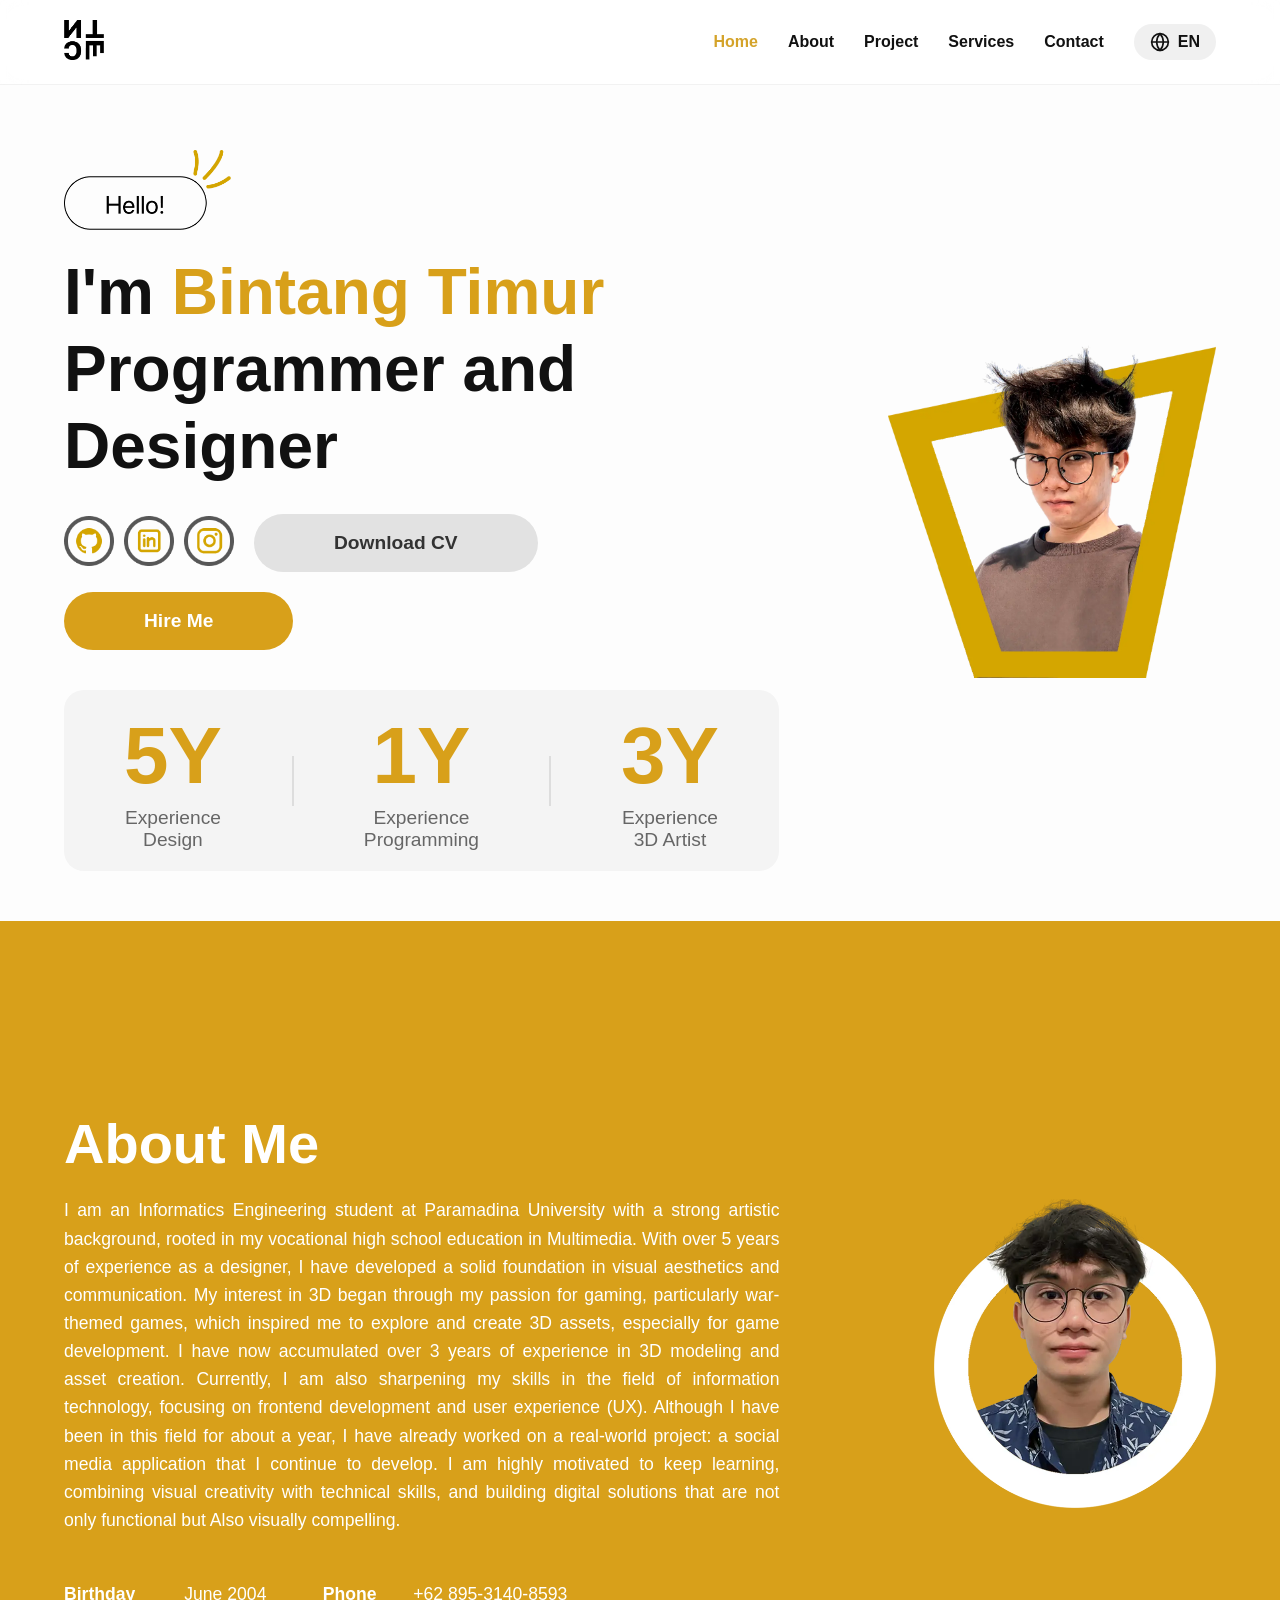
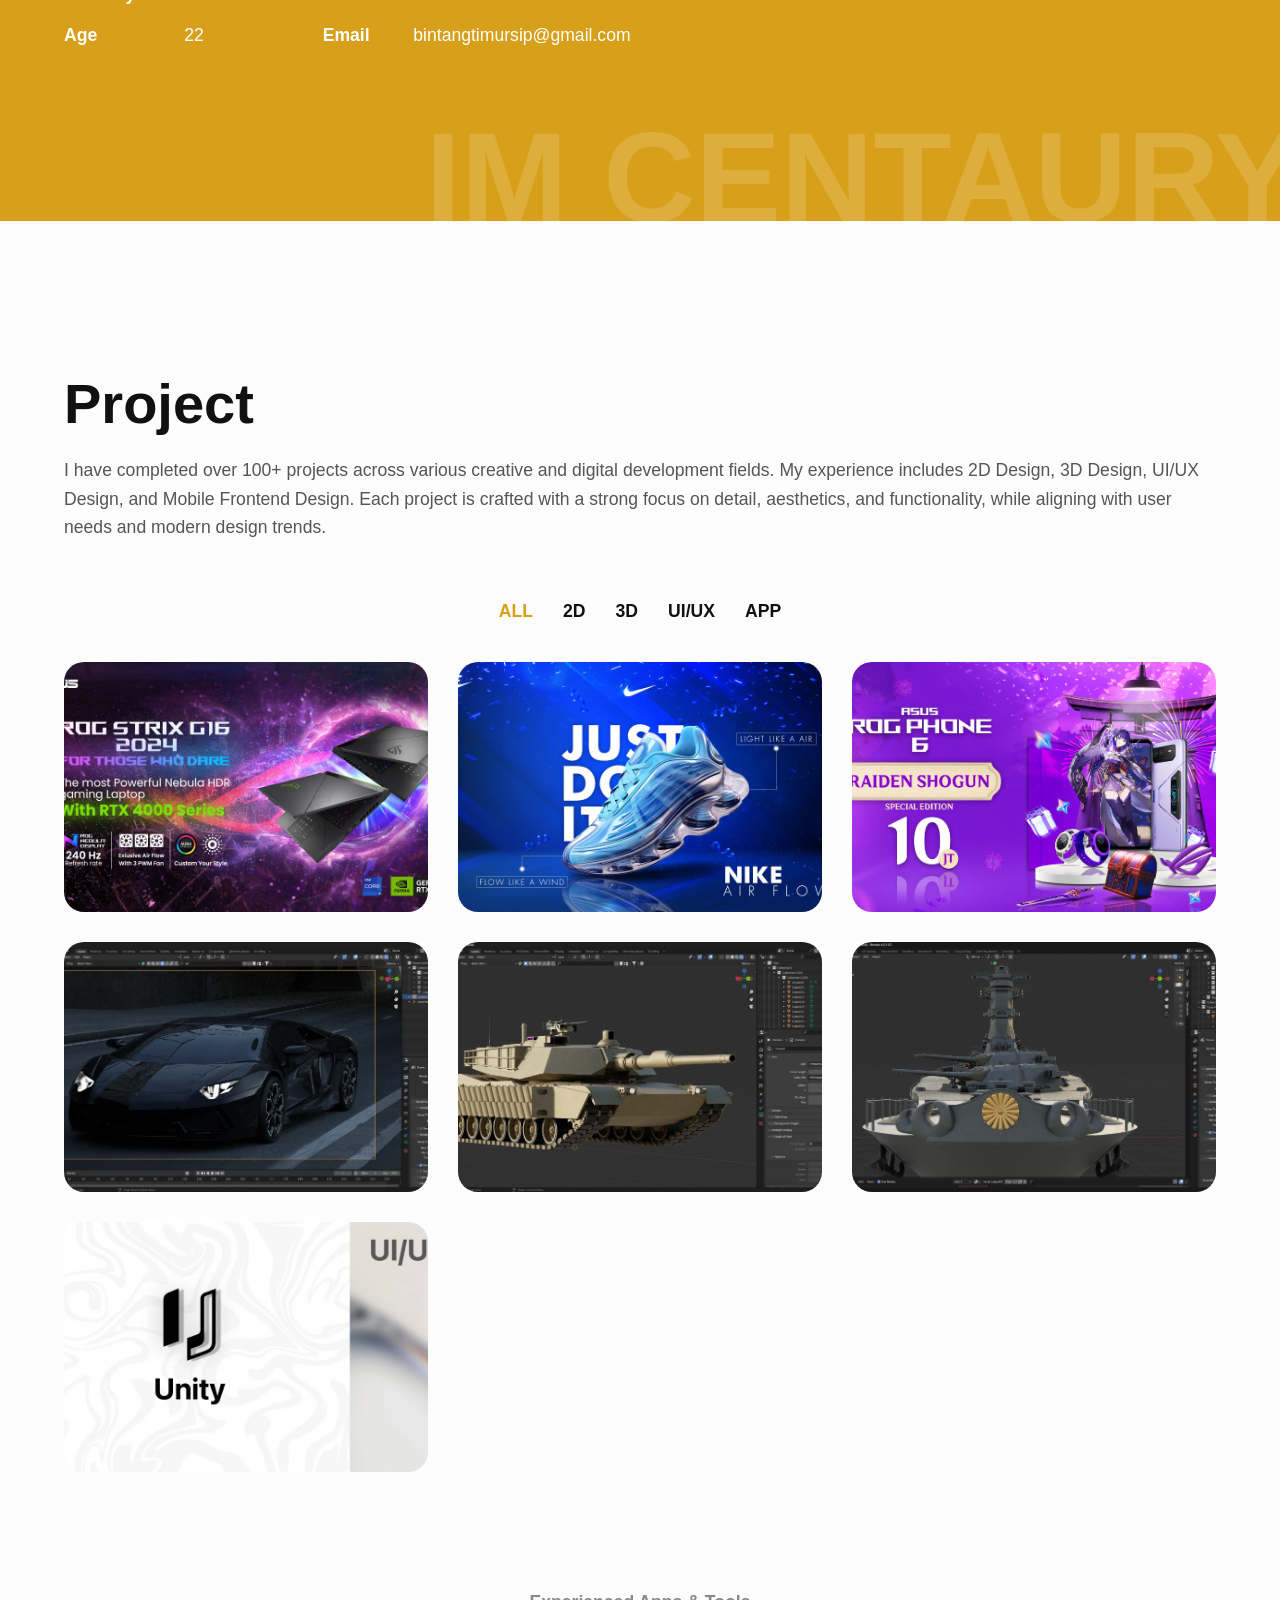
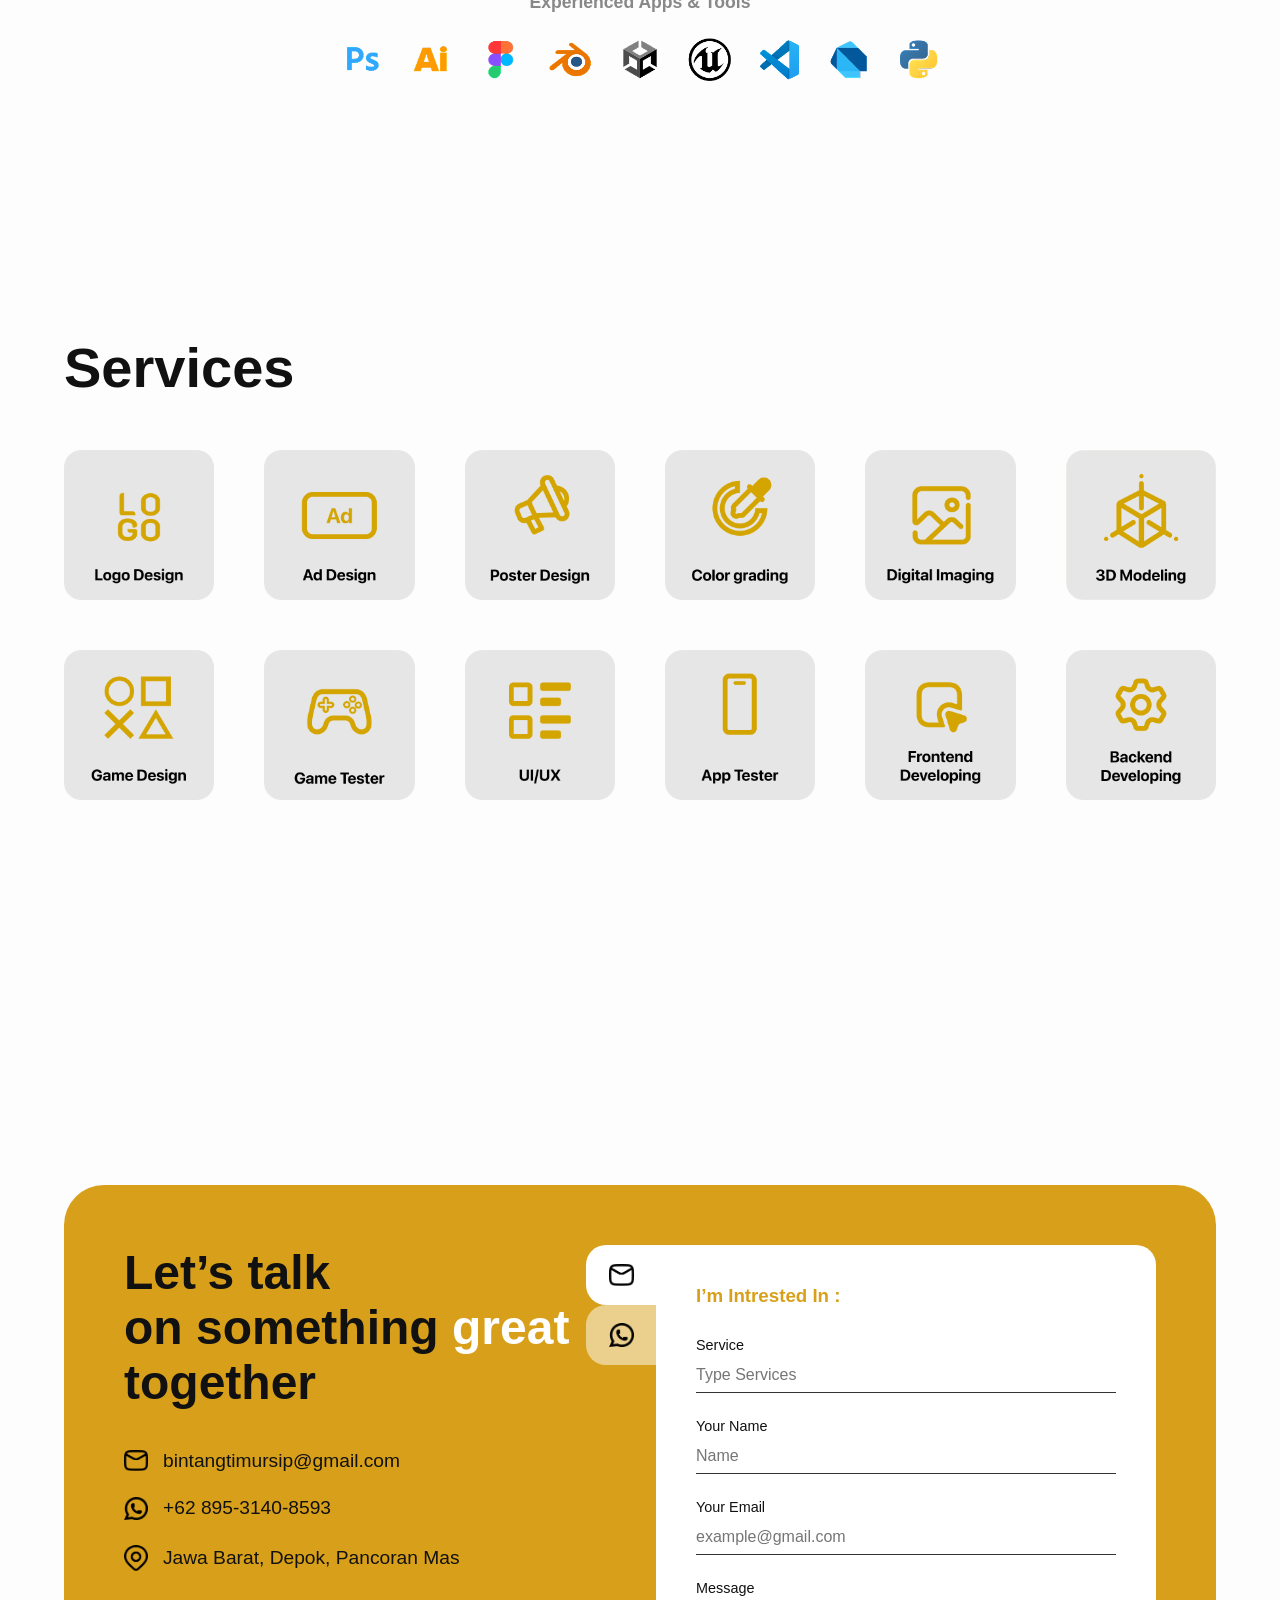
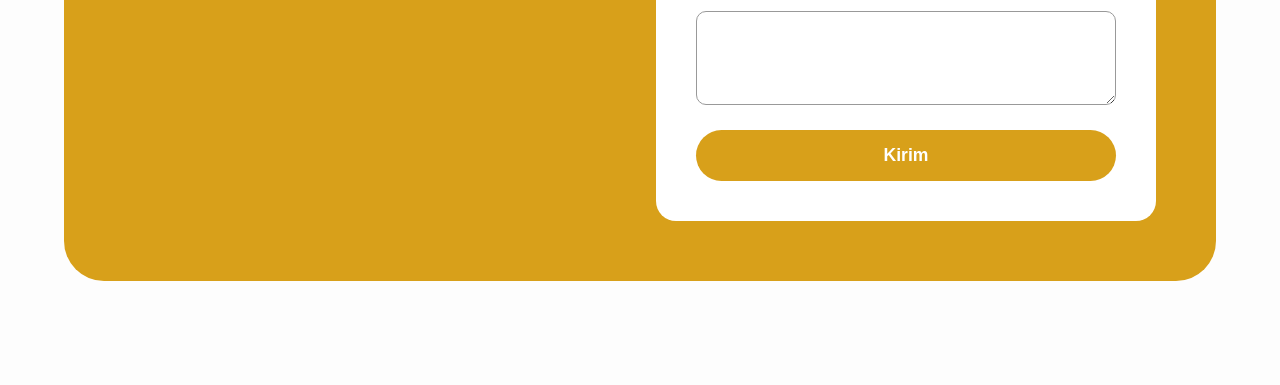
==== commit 4ff96c6a: "feat: update portfolio project pages, styling, and add experience assets" ====
--- a/index.html
+++ b/index.html
@@ -99,7 +99,7 @@
                         </tr>
                         <tr>
                             <td><strong>Age</strong></td>
-                            <td>21</td>
+                            <td><span class="user-age">21</span></td>
                             <td><strong>Email</strong></td>
                             <td>bintangtimursip@gmail.com</td>
                         </tr>
@@ -107,8 +107,7 @@
                 </div>
 
                 <div class="about-right">
-                        <img src="images/foto-about.webp" alt="Profil Bintang">
-                    </div>
+                    <img src="images/foto-about.webp" alt="Profil Bintang">
                 </div>
             </div>
         </section>
--- a/filecss/style.css
+++ b/filecss/style.css
@@ -137,7 +137,7 @@
 
 .social-links {
     display: flex;
-    gap: 15px;
+    gap: 10px;
 }
 
 .social-links img {
@@ -151,8 +151,9 @@
 }
 
 .btn {
-    padding: 15px 80px;
-    border-radius: 25px;
+    padding: 18px 80px;
+    font-size: 1.2rem;
+    border-radius: 30px;
     text-decoration: none;
     font-weight: bold;
     transition: all 0.3s ease;
--- a/filecss/about.css
+++ b/filecss/about.css
@@ -4,15 +4,15 @@
 
 /* --- Modifikasi Header Khusus About --- */
 .header-about {
-    background-color: #ffffff; 
-    border-bottom: 8px solid #d8a01a; 
+    background-color: #ffffff;
+    border-bottom: 8px solid #d8a01a;
 }
 
 /* --- Halaman About --- */
 .about-section {
     background-color: #d8a01a;
     color: #ffffff;
-    padding: 150px 5% 80px; 
+    padding: 150px 5% 80px;
     min-height: 100vh;
     position: relative;
     overflow: hidden;
@@ -24,10 +24,10 @@
     right: -20px;
     font-size: 8rem;
     font-weight: 800;
-    color: rgba(255, 255, 255, 0.15); 
+    color: rgba(255, 255, 255, 0.15);
     white-space: nowrap;
-    z-index: 1; 
-    user-select: none; 
+    z-index: 1;
+    user-select: none;
 }
 
 .about-container {
@@ -38,12 +38,12 @@
     margin: 0 auto;
     gap: 60px;
     position: relative;
-    z-index: 2; 
+    z-index: 2;
 }
 
 .about-left {
     flex: 1.9;
-    transform: translateY(40px); 
+    transform: translateY(40px);
 }
 
 .about-left h1 {
@@ -76,8 +76,8 @@
 }
 
 .about-right img {
-    width: 75%; 
-    max-width: 400px; 
+    width: 75%;
+    max-width: 400px;
     height: auto;
     object-fit: contain;
 }
@@ -88,44 +88,45 @@
 
 @media screen and (max-width: 900px) {
     .about-section {
-        padding-top: 50px;
+        padding-top: 100px;
     }
 
     .about-container {
-        flex-direction: column; 
+        flex-direction: column;
     }
 
-    .about-left, .about-right {
+    .about-left,
+    .about-right {
         display: contents;
     }
 
     .about-left h1 {
-        order: 1; 
+        order: 1;
         text-align: center;
         margin-bottom: 0px;
     }
 
     .about-right img {
-        order: 2; 
+        order: 2;
         max-width: 280px;
-        align-self: center; 
-        margin-bottom: 30px; 
+        align-self: center;
+        margin-bottom: 30px;
     }
 
     .about-left p {
-        order: 3; 
+        order: 3;
         margin-bottom: 30px;
     }
 
     .about-table {
-        order: 4; 
+        order: 4;
         margin-bottom: 40px;
     }
 
     .about-table td {
-        display: block; 
+        display: block;
         padding: 5px 0;
-        text-align: center; 
+        text-align: center;
     }
 
     .about-bg-text {
--- a/filecss/project.css
+++ b/filecss/project.css
@@ -6,7 +6,8 @@
 }
 
 .project-container {
-    max-width: 1920px; /* Samakan dengan desainmu */
+    max-width: 1920px;
+    /* Samakan dengan desainmu */
     margin: 0 auto;
 }
 
@@ -47,12 +48,13 @@
 
 /* Logika Mewarnai Label yang Aktif: 
    Jika radio button dicentang, cari label dengan ID yang sama lalu ubah warnanya */
-#filter-all:checked ~ .filter-menu label[for="filter-all"],
-#filter-2d:checked ~ .filter-menu label[for="filter-2d"],
-#filter-3d:checked ~ .filter-menu label[for="filter-3d"],
-#filter-uiux:checked ~ .filter-menu label[for="filter-uiux"],
-#filter-app:checked ~ .filter-menu label[for="filter-app"] {
-    color: #d8a01a; /* Warna kuning emas */
+#filter-all:checked~.filter-menu label[for="filter-all"],
+#filter-2d:checked~.filter-menu label[for="filter-2d"],
+#filter-3d:checked~.filter-menu label[for="filter-3d"],
+#filter-uiux:checked~.filter-menu label[for="filter-uiux"],
+#filter-app:checked~.filter-menu label[for="filter-app"] {
+    color: #d8a01a;
+    /* Warna kuning emas */
 }
 
 /* --- TATA LETAK GRID FOTO --- */
@@ -71,7 +73,8 @@
 
 .project-card img {
     width: 100%;
-    height: 250px; /* Seragamkan tinggi gambar thumbnail */
+    height: 250px;
+    /* Seragamkan tinggi gambar thumbnail */
     object-fit: cover;
     display: block;
     transition: transform 0.5s ease;
@@ -85,27 +88,34 @@
 /* --- LOGIKA AJAIB FILTER KATEGORI --- */
 /* 1. Sembunyikan semua kartu secara default (KECUALI JIKA 'ALL' DIPILIH) */
 .project-card {
-    display: none; 
+    display: none;
 }
 
 /* 2. Jika 'ALL' dicentang, tampilkan semua */
-#filter-all:checked ~ .project-grid .project-card {
+#filter-all:checked~.project-grid .project-card {
     display: block;
     animation: fadeIn 0.5s ease;
 }
 
 /* 3. Jika kategori spesifik dicentang, tampilkan hanya yang class-nya sesuai */
-#filter-2d:checked ~ .project-grid .kat-2d,
-#filter-3d:checked ~ .project-grid .kat-3d,
-#filter-uiux:checked ~ .project-grid .kat-uiux,
-#filter-app:checked ~ .project-grid .kat-app {
+#filter-2d:checked~.project-grid .kat-2d,
+#filter-3d:checked~.project-grid .kat-3d,
+#filter-uiux:checked~.project-grid .kat-uiux,
+#filter-app:checked~.project-grid .kat-app {
     display: block;
     animation: fadeIn 0.5s ease;
 }
 
 @keyframes fadeIn {
-    from { opacity: 0; transform: translateY(10px); }
-    to { opacity: 1; transform: translateY(0); }
+    from {
+        opacity: 0;
+        transform: translateY(10px);
+    }
+
+    to {
+        opacity: 1;
+        transform: translateY(0);
+    }
 }
 
 
@@ -121,57 +131,68 @@
 /* --- Tampilan Utama Lightbox --- */
 .lightbox {
     position: fixed;
-    top: 0; left: 0; width: 100%; height: 100%;
-    background: rgba(0, 0, 0, 0.85); /* Sedikit lebih gelap biar elegan */
+    top: 0;
+    left: 0;
+    width: 100%;
+    height: 100%;
+    background: rgba(0, 0, 0, 0.85);
+    /* Sedikit lebih gelap biar elegan */
     backdrop-filter: blur(10px);
     z-index: 2000;
-    display: none; /* Awalnya sembunyi */
+    display: none;
+    /* Awalnya sembunyi */
     justify-content: center;
     align-items: center;
 }
 
 /* KUNCI 1: Munculkan lightbox jika saklar p1-slide1 atau p1-slide2 nyala */
-#p1-slide1:checked ~ .lightbox,
-#p1-slide2:checked ~ .lightbox, 
-#p1-slide3:checked ~ .lightbox, 
-
-#p2-slide1:checked ~ .lightbox,
-#p2-slide2:checked ~ .lightbox,
-#p2-slide3:checked ~ .lightbox,
-
-#p3-slide1:checked ~ .lightbox,
-#p3-slide2:checked ~ .lightbox,
-#p3-slide3:checked ~ .lightbox,
-
-#p4-slide1:checked ~ .lightbox,
-#p4-slide2:checked ~ .lightbox,
-
-#p5-slide1:checked ~ .lightbox,
-#p5-slide2:checked ~ .lightbox,
-
-#p6-slide1:checked ~ .lightbox,
-#p6-slide2:checked ~ .lightbox,
-#p6-slide3:checked ~ .lightbox,
-#p6-slide4:checked ~ .lightbox,
-
-#p7-slide1:checked ~ .lightbox,
-#p7-slide2:checked ~ .lightbox,
-#p7-slide3:checked ~ .lightbox,
-#p7-slide4:checked ~ .lightbox,
-#p7-slide5:checked ~ .lightbox,
-#p7-slide6:checked ~ .lightbox{
+#p1-slide1:checked~.lightbox,
+#p1-slide2:checked~.lightbox,
+#p1-slide3:checked~.lightbox,
+
+#p2-slide1:checked~.lightbox,
+#p2-slide2:checked~.lightbox,
+#p2-slide3:checked~.lightbox,
+
+#p3-slide1:checked~.lightbox,
+#p3-slide2:checked~.lightbox,
+#p3-slide3:checked~.lightbox,
+
+#p4-slide1:checked~.lightbox,
+#p4-slide2:checked~.lightbox,
+
+#p5-slide1:checked~.lightbox,
+#p5-slide2:checked~.lightbox,
+
+#p6-slide1:checked~.lightbox,
+#p6-slide2:checked~.lightbox,
+#p6-slide3:checked~.lightbox,
+#p6-slide4:checked~.lightbox,
+
+#p7-slide1:checked~.lightbox,
+#p7-slide2:checked~.lightbox,
+#p7-slide3:checked~.lightbox,
+#p7-slide4:checked~.lightbox,
+#p7-slide5:checked~.lightbox,
+#p7-slide6:checked~.lightbox {
     display: flex;
 }
 
 /* Tombol Silang (X) */
 .close-btn {
     position: absolute;
-    top: 30px; right: 50px;
-    font-size: 3rem; color: white;
-    cursor: pointer; z-index: 2001;
+    top: 30px;
+    right: 50px;
+    font-size: 3rem;
+    color: white;
+    cursor: pointer;
+    z-index: 2001;
     transition: color 0.3s;
 }
-.close-btn:hover { color: #d8a01a; }
+
+.close-btn:hover {
+    color: #d8a01a;
+}
 
 /* --- Konten Slide --- */
 .lightbox-content {
@@ -180,93 +201,181 @@
     max-height: 85vh;
 }
 
-.slide-group { display: none; }
-.slide { display: none; text-align: center; animation: fadeIn 0.4s ease; }
+.slide-group {
+    display: none;
+}
+
+.slide {
+    display: none;
+    text-align: center;
+    animation: fadeIn 0.4s ease;
+}
+
 .slide img {
-    max-width: 100%; max-height: 85vh;
+    max-width: 100%;
+    max-height: 85vh;
     border-radius: 12px;
-    box-shadow: 0 10px 40px rgba(0,0,0,0.5);
+    box-shadow: 0 10px 40px rgba(0, 0, 0, 0.5);
 }
 
 /* KUNCI 2: Tampilkan grup Project 1 jika saklarnya nyala */
-#p1-slide1:checked ~ .lightbox .p1-group,
-#p1-slide2:checked ~ .lightbox .p1-group, 
-#p1-slide3:checked ~ .lightbox .p1-group,
-
-#p2-slide1:checked ~ .lightbox .p2-group,
-#p2-slide2:checked ~ .lightbox .p2-group, 
-#p2-slide3:checked ~ .lightbox .p2-group,
-
-#p3-slide1:checked ~ .lightbox .p3-group,
-#p3-slide2:checked ~ .lightbox .p3-group, 
-#p3-slide3:checked ~ .lightbox .p3-group,
-
-#p4-slide1:checked ~ .lightbox .p4-group, 
-#p4-slide2:checked ~ .lightbox .p4-group,
-
-#p5-slide1:checked ~ .lightbox .p5-group, 
-#p5-slide2:checked ~ .lightbox .p5-group,
-
-#p6-slide1:checked ~ .lightbox .p6-group, 
-#p6-slide2:checked ~ .lightbox .p6-group,
-#p6-slide3:checked ~ .lightbox .p6-group, 
-#p6-slide4:checked ~ .lightbox .p6-group,
-
-#p7-slide1:checked ~ .lightbox .p7-group, 
-#p7-slide2:checked ~ .lightbox .p7-group,
-#p7-slide3:checked ~ .lightbox .p7-group, 
-#p7-slide4:checked ~ .lightbox .p7-group,
-#p7-slide5:checked ~ .lightbox .p7-group, 
-#p7-slide6:checked ~ .lightbox .p7-group{
+#p1-slide1:checked~.lightbox .p1-group,
+#p1-slide2:checked~.lightbox .p1-group,
+#p1-slide3:checked~.lightbox .p1-group,
+
+#p2-slide1:checked~.lightbox .p2-group,
+#p2-slide2:checked~.lightbox .p2-group,
+#p2-slide3:checked~.lightbox .p2-group,
+
+#p3-slide1:checked~.lightbox .p3-group,
+#p3-slide2:checked~.lightbox .p3-group,
+#p3-slide3:checked~.lightbox .p3-group,
+
+#p4-slide1:checked~.lightbox .p4-group,
+#p4-slide2:checked~.lightbox .p4-group,
+
+#p5-slide1:checked~.lightbox .p5-group,
+#p5-slide2:checked~.lightbox .p5-group,
+
+#p6-slide1:checked~.lightbox .p6-group,
+#p6-slide2:checked~.lightbox .p6-group,
+#p6-slide3:checked~.lightbox .p6-group,
+#p6-slide4:checked~.lightbox .p6-group,
+
+#p7-slide1:checked~.lightbox .p7-group,
+#p7-slide2:checked~.lightbox .p7-group,
+#p7-slide3:checked~.lightbox .p7-group,
+#p7-slide4:checked~.lightbox .p7-group,
+#p7-slide5:checked~.lightbox .p7-group,
+#p7-slide6:checked~.lightbox .p7-group {
     display: block;
 }
 
 /* KUNCI 3: Tampilkan gambar yang spesifik */
-#p1-slide1:checked ~ .lightbox .p1-s1 { display: block; }
-#p1-slide2:checked ~ .lightbox .p1-s2 { display: block; }
-#p1-slide3:checked ~ .lightbox .p1-s3 { display: block; }
-
-#p2-slide1:checked ~ .lightbox .p2-s1 { display: block; }
-#p2-slide2:checked ~ .lightbox .p2-s2 { display: block; }
-#p2-slide3:checked ~ .lightbox .p2-s3 { display: block; }
-
-#p3-slide1:checked ~ .lightbox .p3-s1 { display: block; }
-#p3-slide2:checked ~ .lightbox .p3-s2 { display: block; }
-#p3-slide3:checked ~ .lightbox .p3-s3 { display: block; }
-
-#p4-slide1:checked ~ .lightbox .p4-s1 { display: block; }
-#p4-slide2:checked ~ .lightbox .p4-s2 { display: block; }
-
-#p5-slide1:checked ~ .lightbox .p5-s1 { display: block; }
-#p5-slide2:checked ~ .lightbox .p5-s2 { display: block; }
-
-#p6-slide1:checked ~ .lightbox .p6-s1 { display: block; }
-#p6-slide2:checked ~ .lightbox .p6-s2 { display: block; }
-#p6-slide3:checked ~ .lightbox .p6-s3 { display: block; }
-#p6-slide4:checked ~ .lightbox .p6-s4 { display: block; }
-
-#p7-slide1:checked ~ .lightbox .p7-s1 { display: block; }
-#p7-slide2:checked ~ .lightbox .p7-s2 { display: block; }
-#p7-slide3:checked ~ .lightbox .p7-s3 { display: block; }
-#p7-slide4:checked ~ .lightbox .p7-s4 { display: block; }
-#p7-slide5:checked ~ .lightbox .p7-s5 { display: block; }
-#p7-slide6:checked ~ .lightbox .p7-s6 { display: block; }
+#p1-slide1:checked~.lightbox .p1-s1 {
+    display: block;
+}
+
+#p1-slide2:checked~.lightbox .p1-s2 {
+    display: block;
+}
+
+#p1-slide3:checked~.lightbox .p1-s3 {
+    display: block;
+}
+
+#p2-slide1:checked~.lightbox .p2-s1 {
+    display: block;
+}
+
+#p2-slide2:checked~.lightbox .p2-s2 {
+    display: block;
+}
+
+#p2-slide3:checked~.lightbox .p2-s3 {
+    display: block;
+}
+
+#p3-slide1:checked~.lightbox .p3-s1 {
+    display: block;
+}
+
+#p3-slide2:checked~.lightbox .p3-s2 {
+    display: block;
+}
+
+#p3-slide3:checked~.lightbox .p3-s3 {
+    display: block;
+}
+
+#p4-slide1:checked~.lightbox .p4-s1 {
+    display: block;
+}
+
+#p4-slide2:checked~.lightbox .p4-s2 {
+    display: block;
+}
+
+#p5-slide1:checked~.lightbox .p5-s1 {
+    display: block;
+}
+
+#p5-slide2:checked~.lightbox .p5-s2 {
+    display: block;
+}
+
+#p6-slide1:checked~.lightbox .p6-s1 {
+    display: block;
+}
+
+#p6-slide2:checked~.lightbox .p6-s2 {
+    display: block;
+}
+
+#p6-slide3:checked~.lightbox .p6-s3 {
+    display: block;
+}
+
+#p6-slide4:checked~.lightbox .p6-s4 {
+    display: block;
+}
+
+#p7-slide1:checked~.lightbox .p7-s1 {
+    display: block;
+}
+
+#p7-slide2:checked~.lightbox .p7-s2 {
+    display: block;
+}
+
+#p7-slide3:checked~.lightbox .p7-s3 {
+    display: block;
+}
+
+#p7-slide4:checked~.lightbox .p7-s4 {
+    display: block;
+}
+
+#p7-slide5:checked~.lightbox .p7-s5 {
+    display: block;
+}
+
+#p7-slide6:checked~.lightbox .p7-s6 {
+    display: block;
+}
 
 /* Tombol Navigasi Kiri Kanan */
 .nav-btn {
-    position: absolute; top: 50%; transform: translateY(-50%);
-    font-size: 2.5rem; color: white; background: rgba(255, 255, 255, 0.1);
-    padding: 10px 25px; cursor: pointer; border-radius: 10px; user-select: none;
+    position: absolute;
+    top: 50%;
+    transform: translateY(-50%);
+    font-size: 2.5rem;
+    color: white;
+    background: rgba(255, 255, 255, 0.1);
+    padding: 10px 25px;
+    cursor: pointer;
+    border-radius: 10px;
+    user-select: none;
     transition: background 0.3s;
 }
-.nav-btn:hover { background: rgba(216, 160, 26, 0.8); }
-.prev-btn { left: -80px; }
-.next-btn { right: -80px; }
+
+.nav-btn:hover {
+    background: rgba(216, 160, 26, 0.8);
+}
+
+.prev-btn {
+    left: -80px;
+}
+
+.next-btn {
+    right: -80px;
+}
 
 /* --- EXPERIENCED APPS & TOOLS --- */
 .tools-section {
     text-align: center;
-    margin-top: 80px;  /* Jarak dari foto-foto proyek di atasnya */
+    margin-top: 80px;
+    /* Jarak dari foto-foto proyek di atasnya */
     margin-bottom: 20px;
     padding-top: 40px;
     /* border-top: 1px solid #eaeaea; (Hapus tanda komentar kalau king mau ada garis halus pemisah di atasnya) */
@@ -274,14 +383,17 @@
 
 .tools-section h3 {
     font-size: 1.1rem;
-    color: #888888; /* Warna abu-abu sesuai desainmu king */
+    color: #888888;
+    /* Warna abu-abu sesuai desainmu king */
     font-weight: 600;
     margin-bottom: 25px;
 }
 
 .tools-section img {
-    max-width: 600px; /* Batas maksimal lebar gambar, bisa king sesuaikan misal 700px atau 500px */
-    width: 90%; /* Biar responsif kalau dibuka di HP */
+    max-width: 600px;
+    /* Batas maksimal lebar gambar, bisa king sesuaikan misal 700px atau 500px */
+    width: 90%;
+    /* Biar responsif kalau dibuka di HP */
     height: auto;
     object-fit: contain;
 }
@@ -290,12 +402,17 @@
    RESPONSIF MOBILE: UBAH LIGHTBOX SLIDER JADI SCROLL KE BAWAH
    ========================================================= */
 @media screen and (max-width: 900px) {
+
     /* 1. Area konten pop-up diubah jadi bisa di-scroll */
     .lightbox-content {
-        overflow-y: auto; /* Mengaktifkan scroll vertikal */
-        max-height: 90vh; /* Batas tinggi scroll area */
-        width: 95%; /* Lebarkan area di layar HP */
-        padding-right: 10px; /* Kasih nafas dikit buat scrollbar */
+        overflow-y: auto;
+        /* Mengaktifkan scroll vertikal */
+        max-height: 90vh;
+        /* Batas tinggi scroll area */
+        width: 95%;
+        /* Lebarkan area di layar HP */
+        padding-right: 10px;
+        /* Kasih nafas dikit buat scrollbar */
         padding-bottom: 30px;
     }
 
@@ -306,16 +423,20 @@
 
     /* 3. Paksa SEMUA slide di dalam grup yang diklik untuk muncul berbarengan */
     .lightbox .slide-group .slide {
-        display: block !important; 
-        margin-bottom: 25px; /* Jarak antar gambar dari atas ke bawah */
-        animation: fadeIn 0.6s ease; /* Transisi halus pas pertama dibuka */
+        display: block !important;
+        margin-bottom: 25px;
+        /* Jarak antar gambar dari atas ke bawah */
+        animation: fadeIn 0.6s ease;
+        /* Transisi halus pas pertama dibuka */
     }
 
     /* 4. Sesuaikan ukuran gambar agar nge-pas di layar HP */
     .slide img {
-        width: 100%; /* Memaksa gambar melebar full di HP */
+        width: 100%;
+        /* Memaksa gambar melebar full di HP */
         height: auto;
-        max-height: none; /* Buang batas tinggi bawaan desktop agar proporsional */
+        max-height: none;
+        /* Buang batas tinggi bawaan desktop agar proporsional */
     }
 
     /* 5. Rapikan posisi tombol Close (X) di HP */
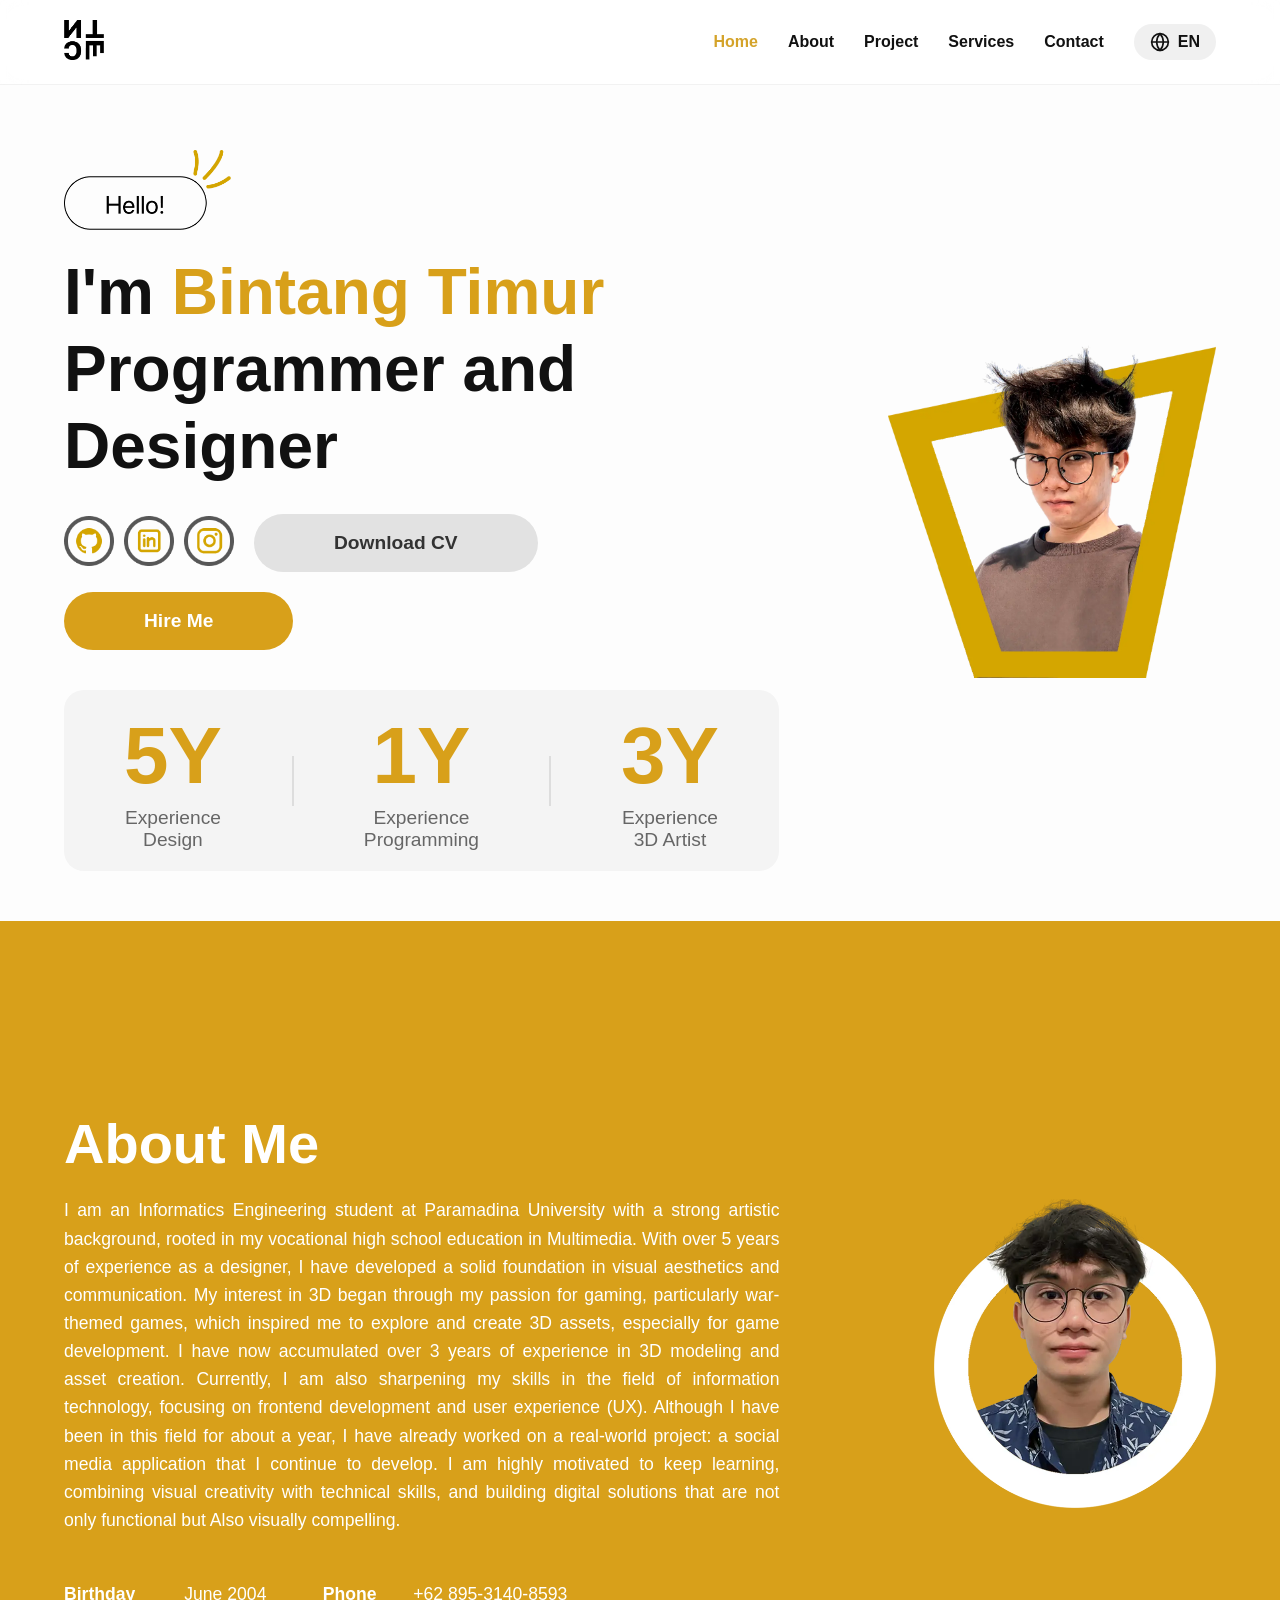
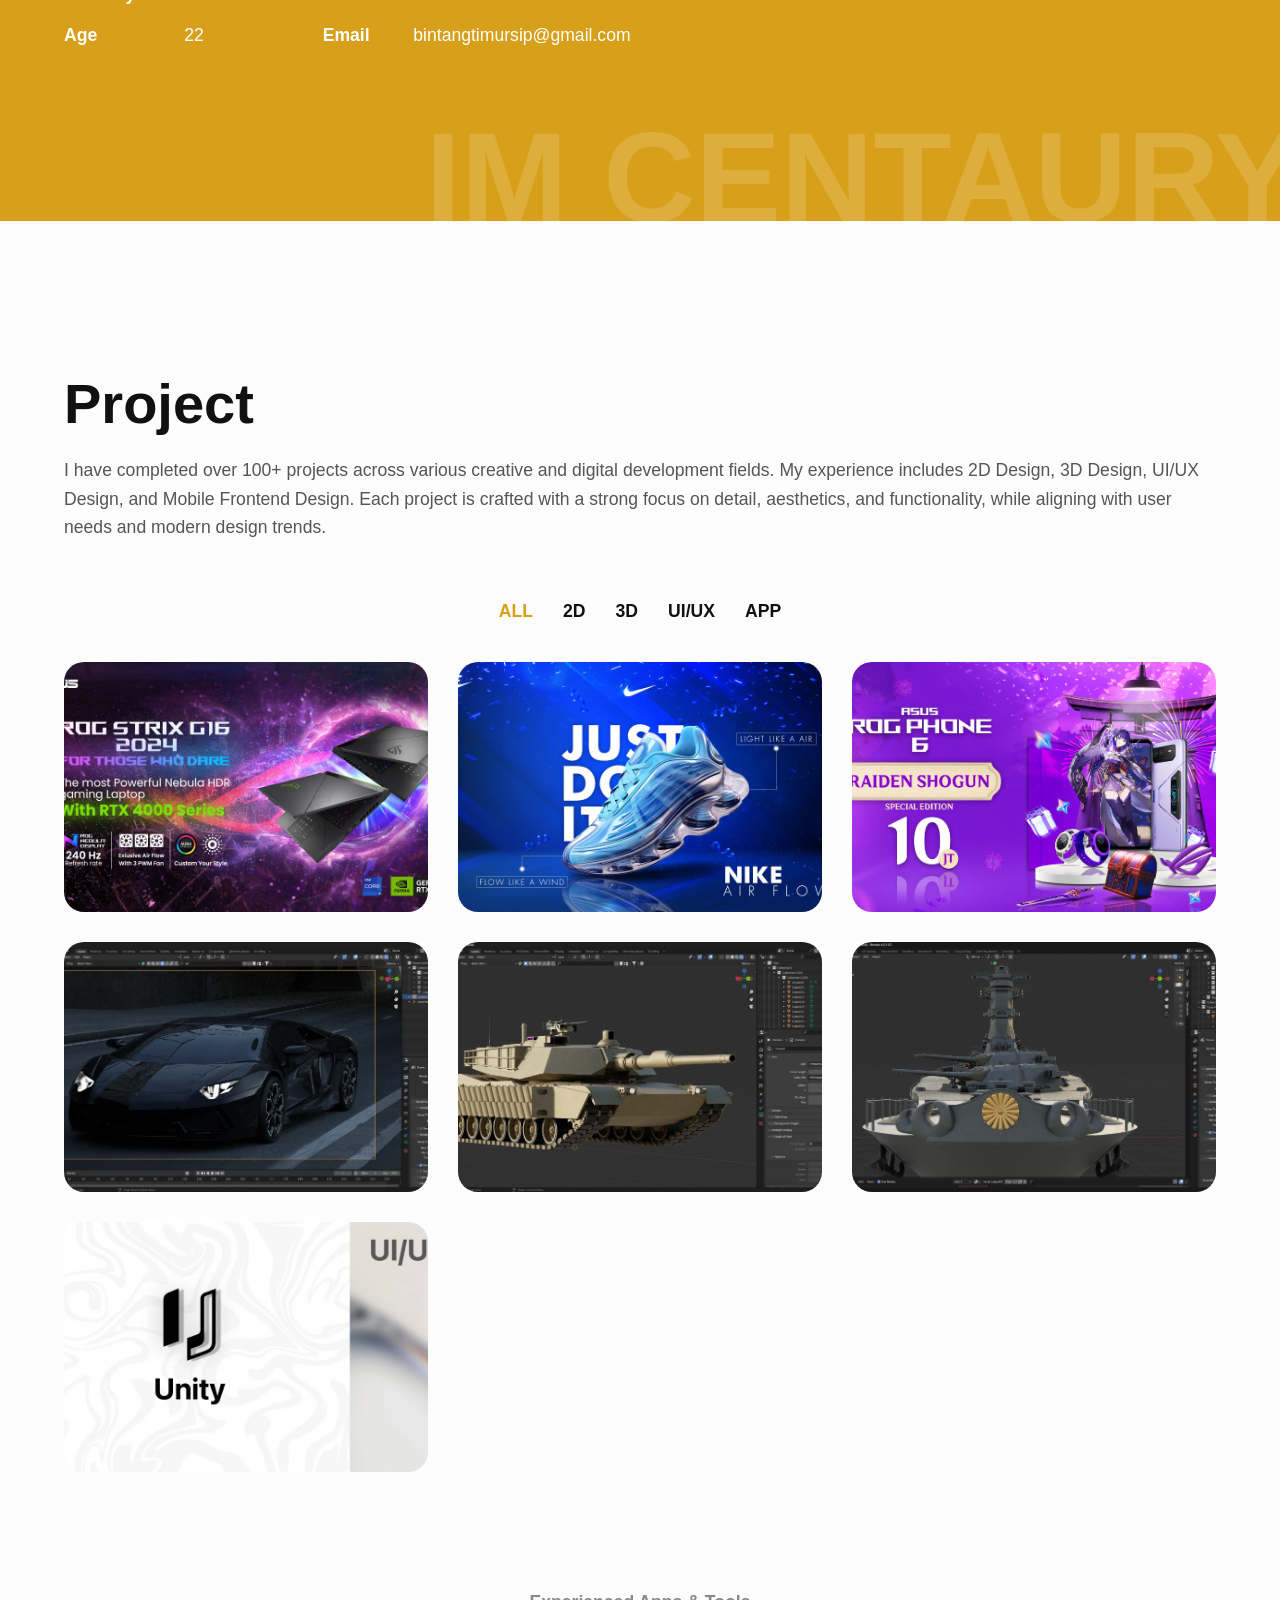
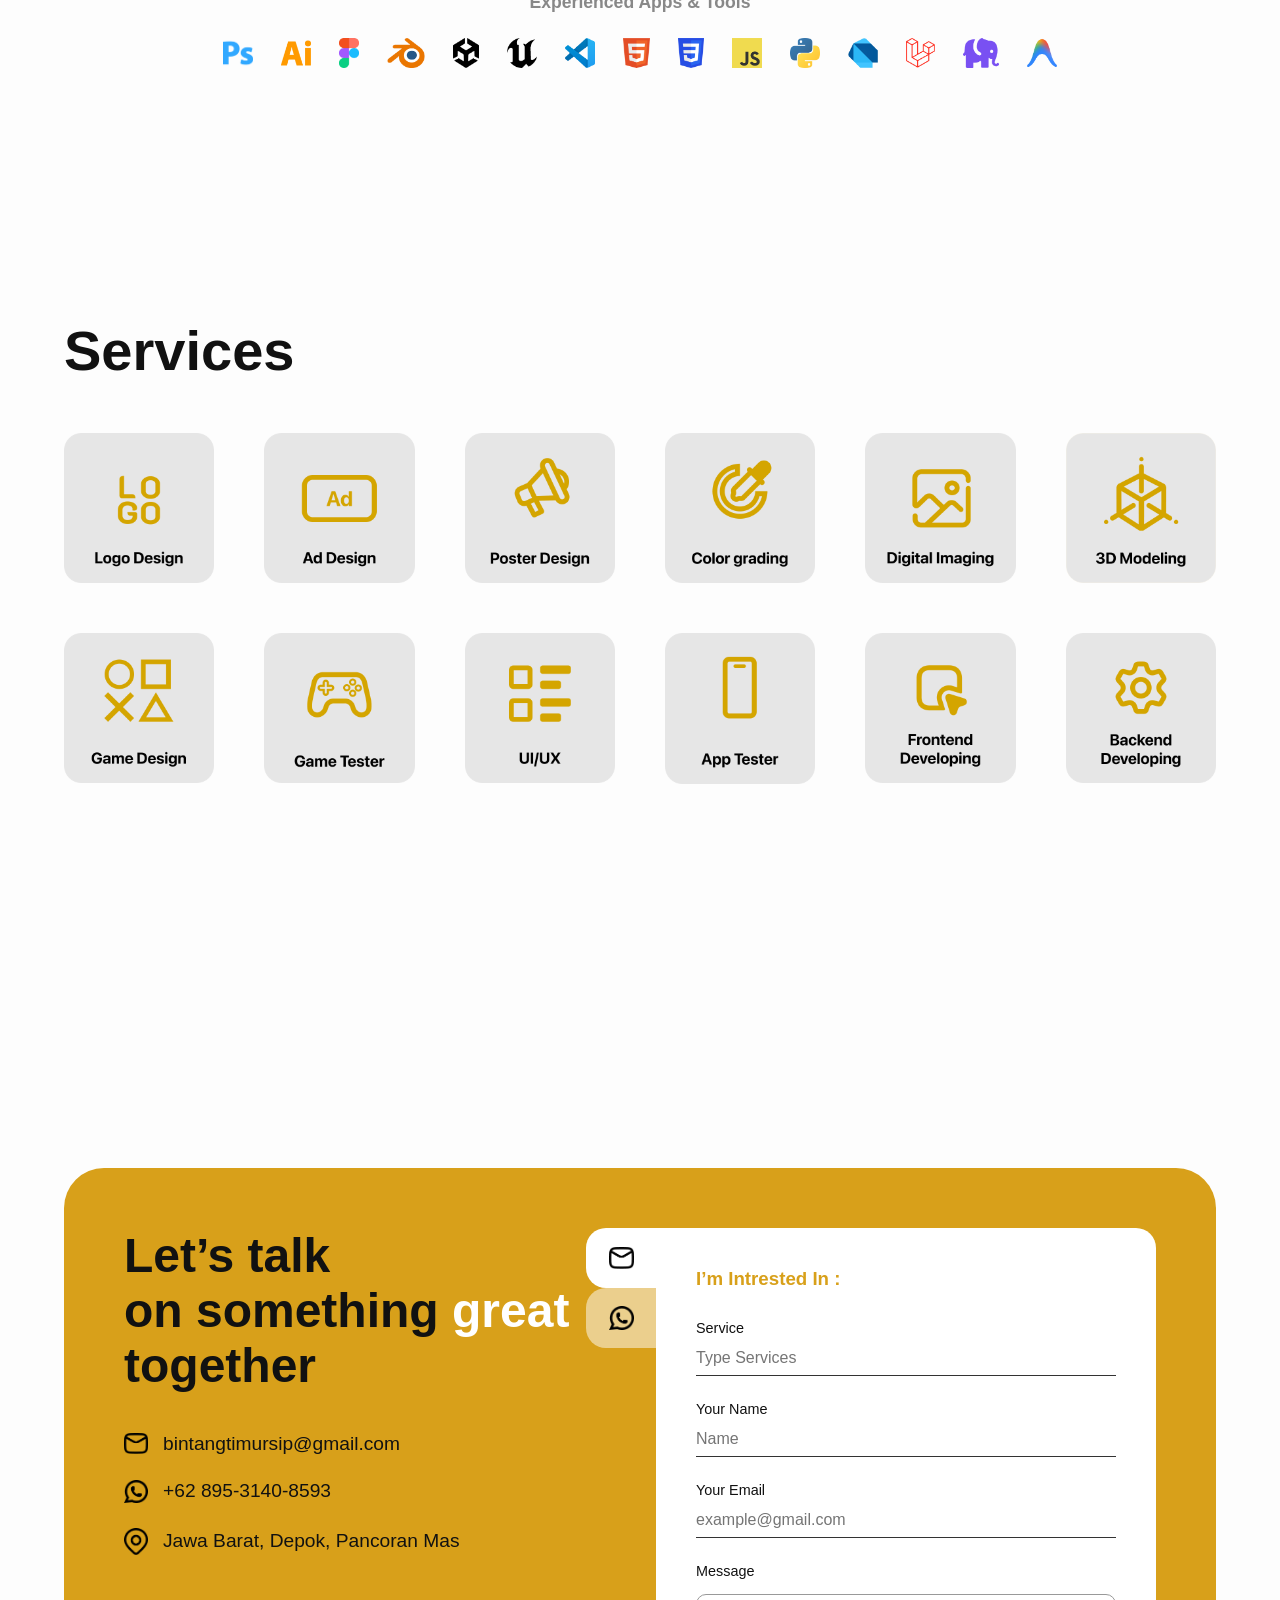
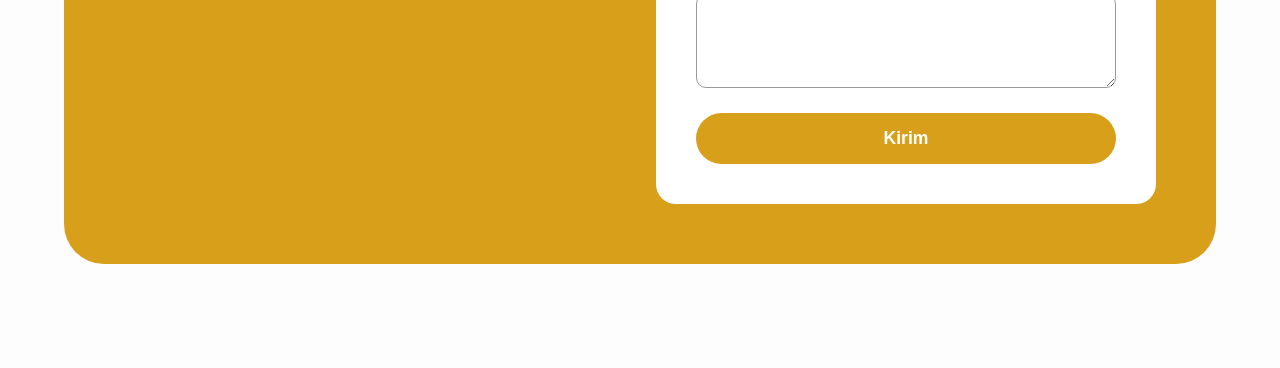
==== commit eb9527c6: "feat: replace static tools image with individual tool icons and add project styles" ====
--- a/index.html
+++ b/index.html
@@ -219,7 +219,23 @@
                 
                 <div class="tools-section">
                     <h3>Experienced Apps & Tools</h3>
-                    <img src="images/tools-group.png" alt="Experienced Apps and Tools">
+                    <div class="tools-container">
+                        <img src="images/experience/Group.png" alt="Adobe Photoshop" title="Adobe Photoshop">
+                        <img src="images/experience/Group-1.png" alt="Adobe Illustrator" title="Adobe Illustrator">
+                        <img src="images/experience/image 8.png" alt="Figma" title="Figma">
+                        <img src="images/experience/image 7.png" alt="Blender" title="Blender">
+                        <img src="images/experience/Vector.png" alt="Unity" title="Unity">
+                        <img src="images/experience/Untitled-1 1.png" alt="Unreal Engine" title="Unreal Engine">
+                        <img src="images/experience/image 5.png" alt="Visual Studio Code" title="Visual Studio Code">
+                        <img src="images/experience/image 13.png" alt="HTML5" title="HTML5">
+                        <img src="images/experience/image 14.png" alt="CSS3" title="CSS3">
+                        <img src="images/experience/image 10.png" alt="JavaScript" title="JavaScript">
+                        <img src="images/experience/image 9.png" alt="Python" title="Python">
+                        <img src="images/experience/image 6.png" alt="Flutter" title="Flutter">
+                        <img src="images/experience/image 11.png" alt="Laravel" title="Laravel">
+                        <img src="images/experience/Untitled-1 2.png" alt="PostgreSQL" title="PostgreSQL">
+                        <img src="images/experience/image 12.png" alt="ArtStation" title="ArtStation">
+                    </div>
                 </div>
 
                 <div class="lightbox">
--- a/filecss/project.css
+++ b/filecss/project.css
@@ -384,16 +384,38 @@
 .tools-section h3 {
     font-size: 1.1rem;
     color: #888888;
-    /* Warna abu-abu sesuai desainmu king */
     font-weight: 600;
     margin-bottom: 25px;
 }
 
-.tools-section img {
+/* Susunan gambar berjejer kiri ke kanan & rata tengah */
+.tools-container {
+    display: flex;
+    flex-wrap: wrap;
+    justify-content: center;
+    align-items: center;
+    gap: 20px 28px;
+    max-width: 920px;
+    margin: 0 auto;
+    padding: 0 15px;
+}
+
+.tools-container img {
+    height: 30px;
+    width: auto;
+    max-width: 52px;
+    object-fit: contain;
+    transition: transform 0.3s ease, filter 0.3s ease;
+    cursor: pointer;
+}
+
+.tools-container img:hover {
+    transform: translateY(-5px) scale(1.15);
+}
+
+.tools-section>img {
     max-width: 600px;
-    /* Batas maksimal lebar gambar, bisa king sesuaikan misal 700px atau 500px */
     width: 90%;
-    /* Biar responsif kalau dibuka di HP */
     height: auto;
     object-fit: contain;
 }
@@ -445,4 +467,16 @@
         right: 25px;
         font-size: 2.5rem;
     }
+
+    /* 6. Penyesuaian ikon tools di HP */
+    .tools-container {
+        gap: 14px 18px;
+        max-width: 100%;
+        padding: 0 10px;
+    }
+
+    .tools-container img {
+        height: 32px;
+        max-width: 38px;
+    }
 }
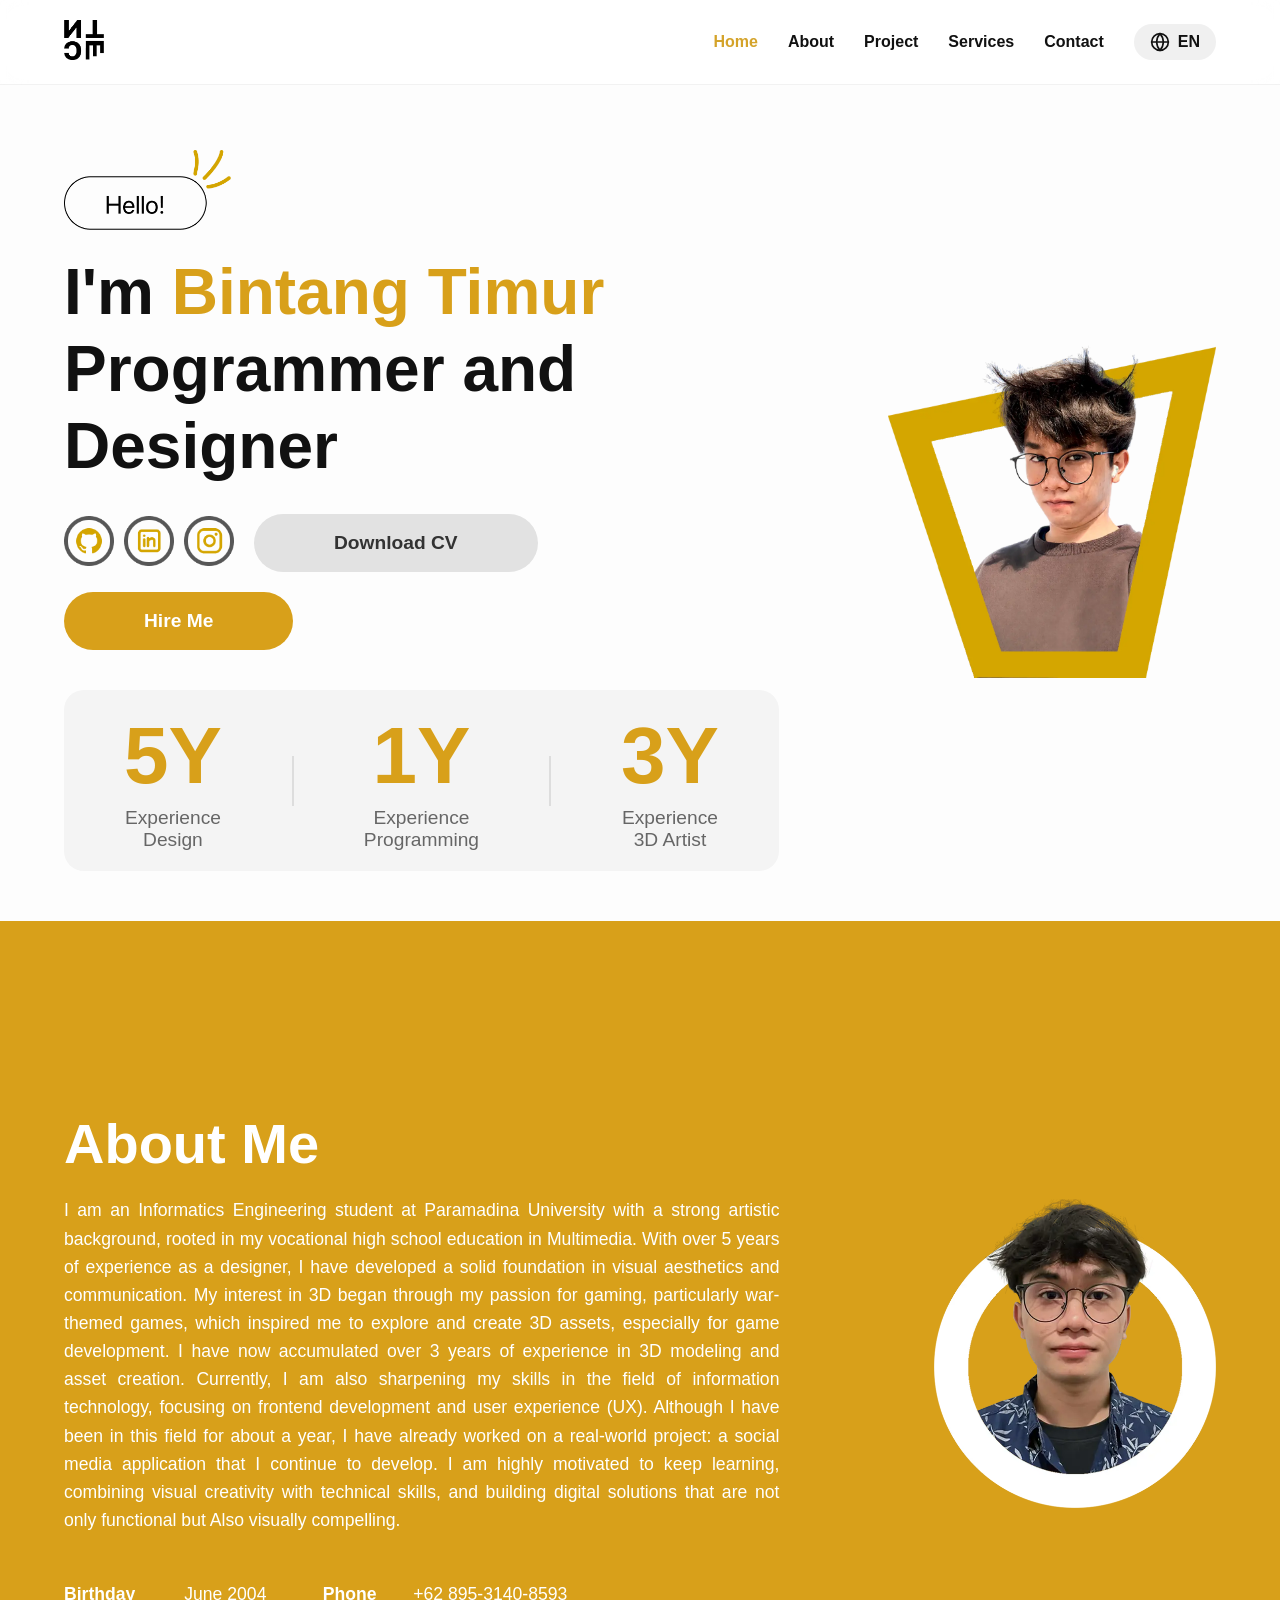
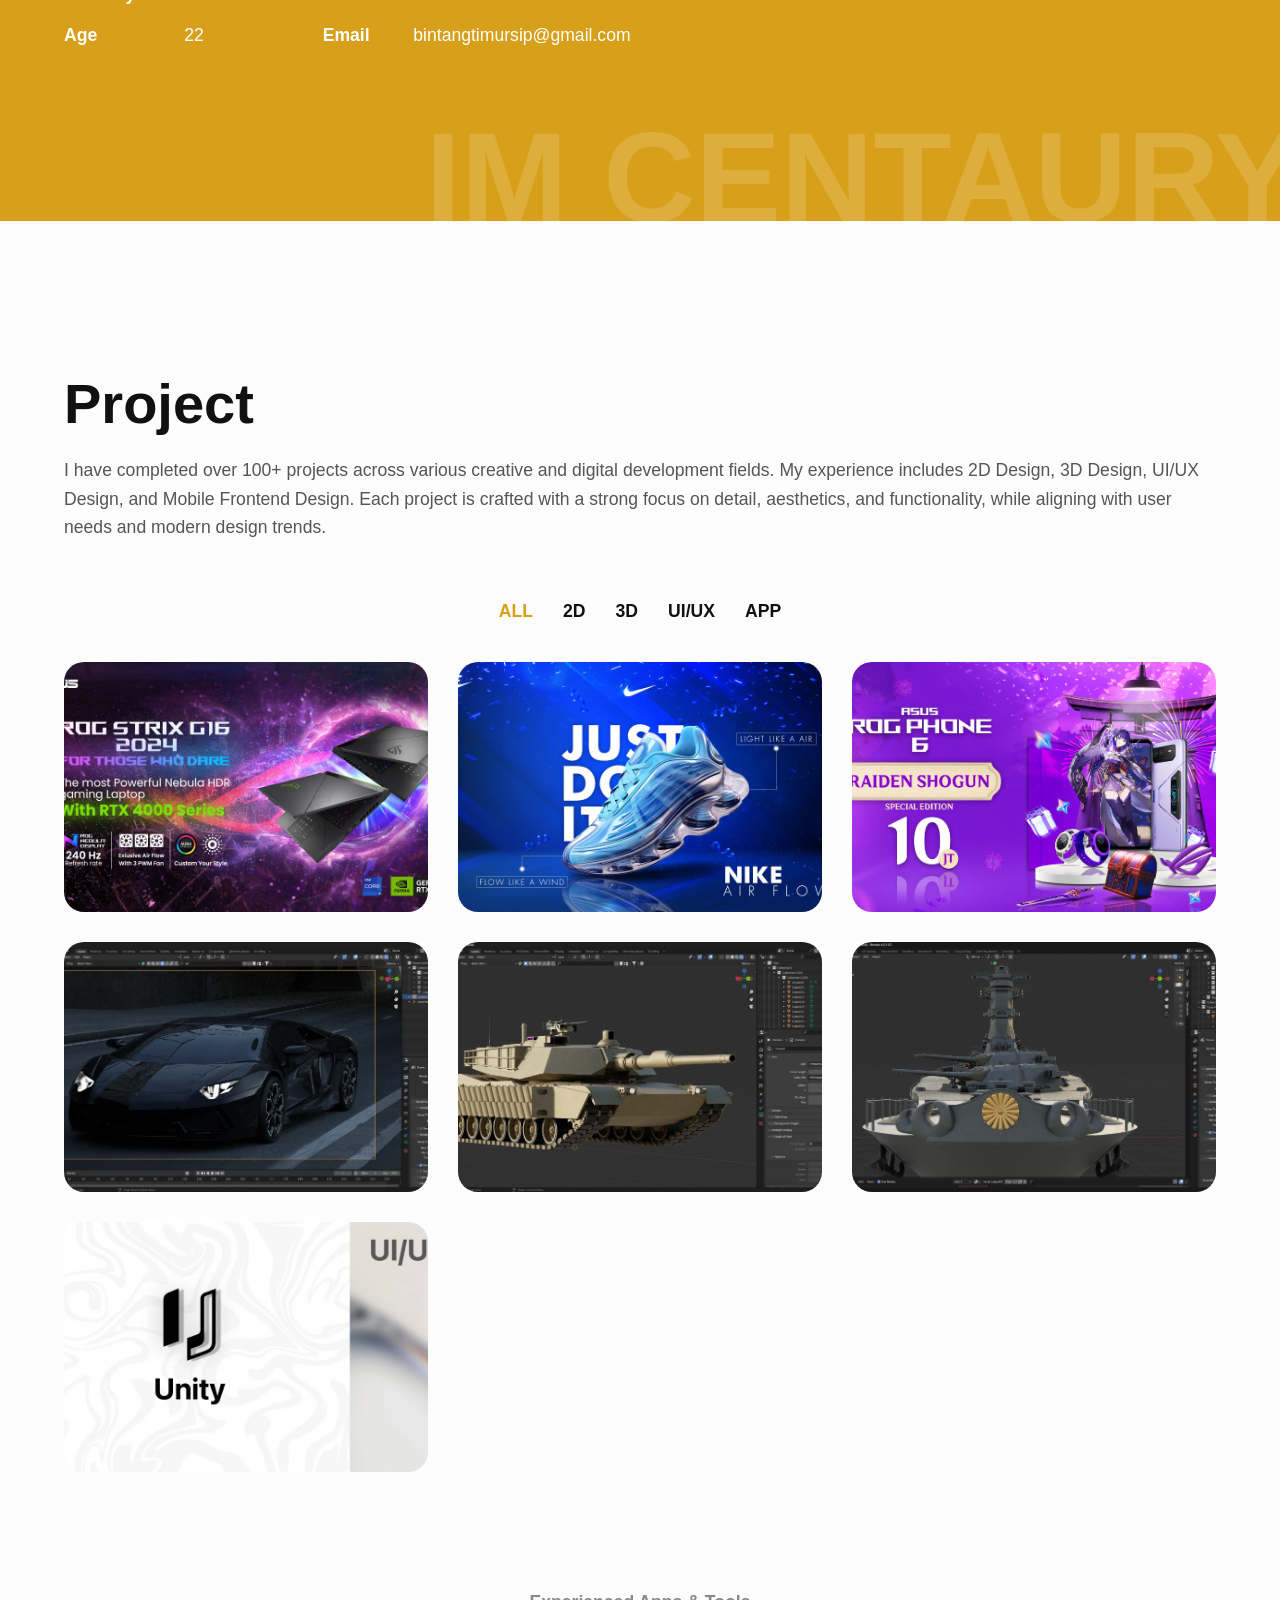
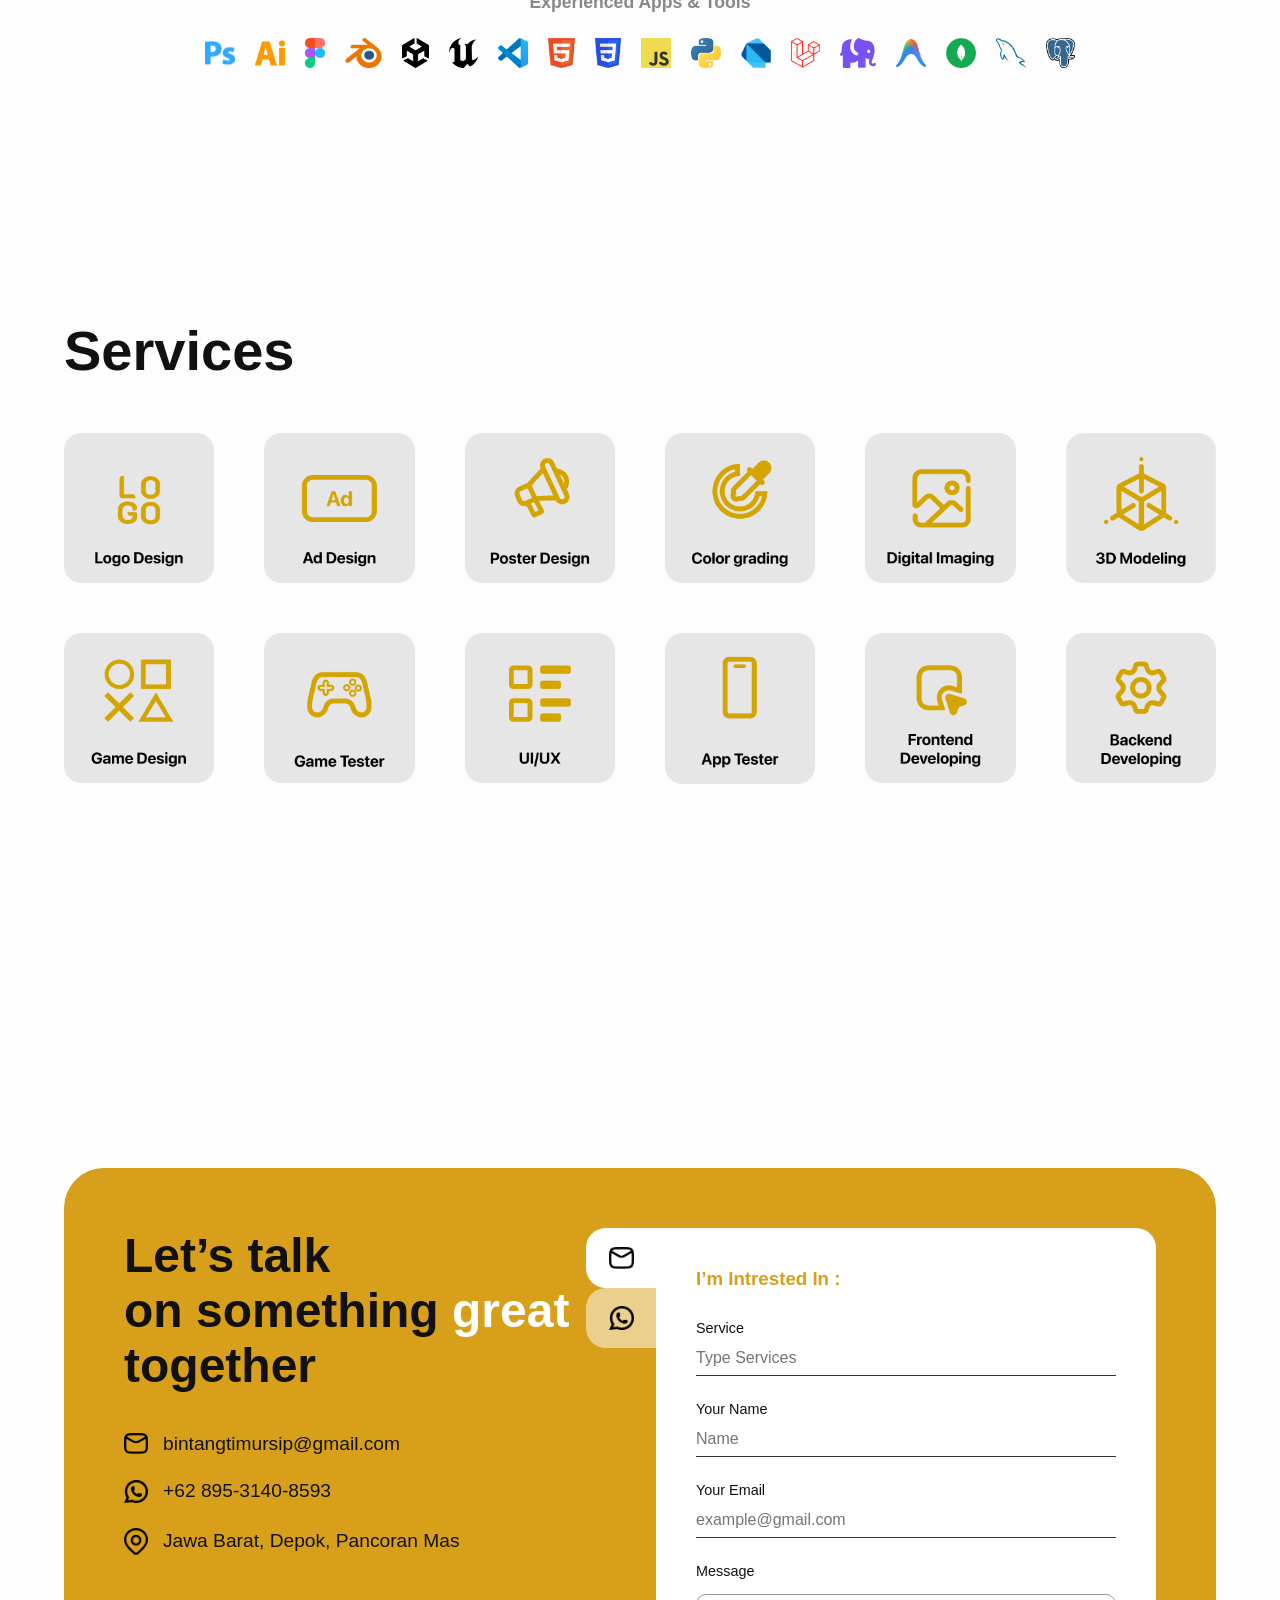
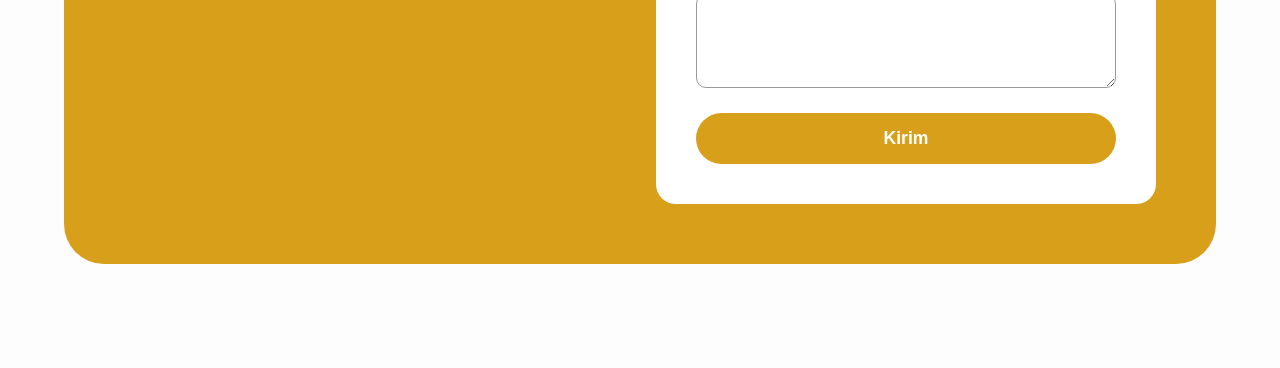
==== commit 71ad60ef: "refactor: format HTML and add new project assets and styling" ====
--- a/index.html
+++ b/index.html
@@ -1,5 +1,6 @@
 <!DOCTYPE html>
 <html lang="id">
+
 <head>
     <meta charset="UTF-8">
     <meta name="viewport" content="width=device-width, initial-scale=1.0">
@@ -10,6 +11,7 @@
     <link rel="stylesheet" href="filecss/service.css">
     <link rel="stylesheet" href="filecss/contact.css">
 </head>
+
 <body>
 
     <header class="header-glass">
@@ -19,7 +21,8 @@
             </div>
 
             <input type="checkbox" id="menu-toggle" class="menu-checkbox">
-            <label for="menu-toggle" class="menu-icon">&#9776;</label> <div class="nav-menu">
+            <label for="menu-toggle" class="menu-icon">&#9776;</label>
+            <div class="nav-menu">
                 <ul class="nav-links">
                     <li><a href="#home" class="active">Home</a></li>
                     <li><a href="#about">About</a></li>
@@ -29,10 +32,13 @@
                 </ul>
                 <div class="lang-btn">
                     <a href="index-id.html" class="btn-lang">
-                        <svg width="20" height="20" viewBox="0 0 24 24" fill="none" stroke="currentColor" stroke-width="2" stroke-linecap="round" stroke-linejoin="round">
+                        <svg width="20" height="20" viewBox="0 0 24 24" fill="none" stroke="currentColor"
+                            stroke-width="2" stroke-linecap="round" stroke-linejoin="round">
                             <circle cx="12" cy="12" r="10"></circle>
                             <line x1="2" y1="12" x2="22" y2="12"></line>
-                            <path d="M12 2a15.3 15.3 0 0 1 4 10 15.3 15.3 0 0 1-4 10 15.3 15.3 0 0 1-4-10 15.3 15.3 0 0 1 4-10z"></path>
+                            <path
+                                d="M12 2a15.3 15.3 0 0 1 4 10 15.3 15.3 0 0 1-4 10 15.3 15.3 0 0 1-4-10 15.3 15.3 0 0 1 4-10z">
+                            </path>
                         </svg>
                         EN
                     </a>
@@ -42,19 +48,22 @@
     </header>
 
     <main>
-<section id="home" class="hero">
+        <section id="home" class="hero">
             <div class="hero-left">
                 <img src="images/hello-en.png" alt="Hello" class="hello-img">
-                
+
                 <h1>I'm <span class="highlight">Bintang Timur</span><br>Programmer and Designer</h1>
-                
+
                 <div class="action-group">
                     <div class="social-links">
-                        <a href="https://github.com/wangshengboys" target="_blank"><img src="images/Github.png" alt="Behance"></a>
-                        <a href="https://www.linkedin.com/in/bintang-timur-centaury/" target="_blank"><img src="images/icon-in.png" alt="LinkedIn"></a>
-                        <a href="https://www.instagram.com/wangsheng.boys?igsh=MWlxODg0eXZhenJ0Ng%3D%3D&utm_source=qr" target="_blank"><img src="images/icon-ig.png" alt="Instagram"></a>
-                    </div>
-                    
+                        <a href="https://github.com/wangshengboys" target="_blank"><img src="images/Github.png"
+                                alt="Behance"></a>
+                        <a href="https://www.linkedin.com/in/bintang-timur-centaury/" target="_blank"><img
+                                src="images/icon-in.png" alt="LinkedIn"></a>
+                        <a href="https://www.instagram.com/wangsheng.boys?igsh=MWlxODg0eXZhenJ0Ng%3D%3D&utm_source=qr"
+                            target="_blank"><img src="images/icon-ig.png" alt="Instagram"></a>
+                    </div>
+
                     <a href="docs/cv-bintang.pdf" download class="btn btn-cv">Download CV</a>
                     <a href="contact-en.html" class="btn btn-hire">Hire Me</a>
                 </div>
@@ -82,13 +91,24 @@
             </div>
         </section>
 
-<section id="about" class="about-section">
+        <section id="about" class="about-section">
             <div class="about-bg-text">IM CENTAURY</div>
-            
+
             <div class="about-container">
                 <div class="about-left">
                     <h1>About Me</h1>
-                    <p>I am an Informatics Engineering student at Paramadina University with a strong artistic background, rooted in my vocational high school education in Multimedia. With over 5 years of experience as a designer, I have developed a solid foundation in visual aesthetics and communication. My interest in 3D began through my passion for gaming, particularly war-themed games, which inspired me to explore and create 3D assets, especially for game development. I have now accumulated over 3 years of experience in 3D modeling and asset creation. Currently, I am also sharpening my skills in the field of information technology, focusing on frontend development and user experience (UX). Although I have been in this field for about a year, I have already worked on a real-world project: a social media application that I continue to develop. I am highly motivated to keep learning, combining visual creativity with technical skills, and building digital solutions that are not only functional but Also visually compelling.</p>
+                    <p>I am an Informatics Engineering student at Paramadina University with a strong artistic
+                        background, rooted in my vocational high school education in Multimedia. With over 5 years of
+                        experience as a designer, I have developed a solid foundation in visual aesthetics and
+                        communication. My interest in 3D began through my passion for gaming, particularly war-themed
+                        games, which inspired me to explore and create 3D assets, especially for game development. I
+                        have now accumulated over 3 years of experience in 3D modeling and asset creation. Currently, I
+                        am also sharpening my skills in the field of information technology, focusing on frontend
+                        development and user experience (UX). Although I have been in this field for about a year, I
+                        have already worked on a real-world project: a social media application that I continue to
+                        develop. I am highly motivated to keep learning, combining visual creativity with technical
+                        skills, and building digital solutions that are not only functional but Also visually
+                        compelling.</p>
 
                     <table class="about-table">
                         <tr>
@@ -112,16 +132,19 @@
             </div>
         </section>
 
-<section id="project" class="project-section">
+        <section id="project" class="project-section">
             <div class="project-container">
-                
+
                 <div class="project-header">
                     <h1>Project</h1>
-                    <p>I have completed over 100+ projects across various creative and digital development fields. My experience includes 2D Design, 3D Design, UI/UX Design, and Mobile Frontend Design. Each project is crafted with a strong focus on detail, aesthetics, and functionality, while aligning with user needs and modern design trends.</p>
+                    <p>I have completed over 100+ projects across various creative and digital development fields. My
+                        experience includes 2D Design, 3D Design, UI/UX Design, and Mobile Frontend Design. Each project
+                        is crafted with a strong focus on detail, aesthetics, and functionality, while aligning with
+                        user needs and modern design trends.</p>
                 </div>
 
                 <input type="radio" id="filter-all" name="kategori" checked>
-                <input type="radio" name="slider" id="close-slider" checked> 
+                <input type="radio" name="slider" id="close-slider" checked>
 
                 <!--Project 1-->
                 <input type="radio" name="slider" id="p1-slide1">
@@ -178,7 +201,7 @@
                             <img src="images/proj1-1.webp" alt="Desain">
                         </label>
                     </div>
-                    
+
                     <div class="project-card kat-2d">
                         <label for="p2-slide1">
                             <img src="images/proj2-1.webp" alt="Desain">
@@ -192,7 +215,7 @@
                     </div>
 
                     <div class="project-card kat-3d">
-                        <label for="p4-slide1">  
+                        <label for="p4-slide1">
                             <img src="images/proj4-1.webp" alt="3D Model">
                         </label>
                     </div>
@@ -207,16 +230,16 @@
                         <label for="p6-slide1">
                             <img src="images/proj6-1.webp" alt="3D Model">
                         </label>
-                    </div> 
-                    
+                    </div>
+
                     <div class="project-card kat-uiux">
                         <label for="p7-slide1">
                             <img src="images/proj7-1.webp" alt="UI/UX">
                         </label>
-                    </div>  
-
-                </div>
-                
+                    </div>
+
+                </div>
+
                 <div class="tools-section">
                     <h3>Experienced Apps & Tools</h3>
                     <div class="tools-container">
@@ -233,175 +256,178 @@
                         <img src="images/experience/image 9.png" alt="Python" title="Python">
                         <img src="images/experience/image 6.png" alt="Flutter" title="Flutter">
                         <img src="images/experience/image 11.png" alt="Laravel" title="Laravel">
-                        <img src="images/experience/Untitled-1 2.png" alt="PostgreSQL" title="PostgreSQL">
-                        <img src="images/experience/image 12.png" alt="ArtStation" title="ArtStation">
+                        <img src="images/experience/Untitled-1 2.png" alt="PHP" title="PHP">
+                        <img src="images/experience/image 12.png" alt="Google Antigravity" title="Google Antigravity">
+                        <img src="images/experience/image 15.png" alt="MongoDB" title="MongoDB">
+                        <img src="images/experience/image 16.png" alt="MySQL" title="MySQL">
+                        <img src="images/experience/image 17.png" alt="PostgreSQL" title="PostgreSQL">
                     </div>
                 </div>
 
                 <div class="lightbox">
-                        <label for="close-slider" class="close-btn">&times;</label>
-                        
-                        <div class="lightbox-content">
-                            
-                            <!--Group Project 1-->
-                            <div class="slide-group p1-group">
-                                
-                                <div class="slide p1-s1">
-                                    <img src="images/proj1-1.webp" alt="Detail 1">
-                                    <label for="p1-slide2" class="nav-btn next-btn">&#10095;</label>
-                                </div>
-    
-                                <div class="slide p1-s2">
-                                    <label for="p1-slide1" class="nav-btn prev-btn">&#10094;</label>
-                                    <img src="images/proj1-2.webp" alt="Detail 2">
-                                    <label for="p1-slide3" class="nav-btn next-btn">&#10095;</label>
-                                </div>
-
-                                <div class="slide p1-s3">
-                                    <label for="p1-slide2" class="nav-btn prev-btn">&#10094;</label>
-                                    <img src="images/proj1-3.webp" alt="Detail 3">
-                                </div>
-                            </div>
-
-                            <!--Group Project 2-->
-                            <div class="slide-group p2-group">
-                                
-                                <div class="slide p2-s1">
-                                    <img src="images/proj2-1.webp" alt="Detail 1">
-                                    <label for="p2-slide2" class="nav-btn next-btn">&#10095;</label>
-                                </div>
-    
-                                <div class="slide p2-s2">
-                                    <label for="p2-slide1" class="nav-btn prev-btn">&#10094;</label>
-                                    <img src="images/proj2-2.webp" alt="Detail 2">
-                                    <label for="p2-slide3" class="nav-btn next-btn">&#10095;</label>
-                                </div>
-
-                                <div class="slide p2-s3">
-                                    <label for="p2-slide2" class="nav-btn prev-btn">&#10094;</label>
-                                    <img src="images/proj2-3.webp" alt="Detail 3">
-                                </div>
-                            </div>
-
-                            <!--Group Project 3-->
-                            <div class="slide-group p3-group">
-                                
-                                <div class="slide p3-s1">
-                                    <img src="images/proj-3.1.webp" alt="Detail 1">
-                                    <label for="p3-slide2" class="nav-btn next-btn">&#10095;</label>
-                                </div>
-    
-                                <div class="slide p3-s2">
-                                    <label for="p3-slide1" class="nav-btn prev-btn">&#10094;</label>
-                                    <img src="images/proj3-2.webp" alt="Detail 2">
-                                    <label for="p3-slide3" class="nav-btn next-btn">&#10095;</label>
-                                </div>
-
-                                <div class="slide p3-s3">
-                                    <label for="p3-slide2" class="nav-btn prev-btn">&#10094;</label>
-                                    <img src="images/proj3-3.webp" alt="Detail 3">
-                                </div>
-                            </div>
-
-                            <!--Group Project 4-->
-                            <div class="slide-group p4-group">
-                                
-                                <div class="slide p4-s1">
-                                    <img src="images/proj4-1.webp" alt="Detail 1">
-                                    <label for="p4-slide2" class="nav-btn next-btn">&#10095;</label>
-                                </div>
-    
-                                <div class="slide p4-s2">
-                                    <img src="images/proj4-2.webp" alt="Detail 2">
-                                    <label for="p4-slide1" class="nav-btn prev-btn">&#10094;</label>
-                                </div>
-                            </div>
-
-                            <!--Group Project 5-->
-                            <div class="slide-group p5-group">
-                                
-                                <div class="slide p5-s1">
-                                    <img src="images/proj5-1.webp" alt="Detail 1">
-                                    <label for="p5-slide2" class="nav-btn next-btn">&#10095;</label>
-                                </div>
-    
-                                <div class="slide p5-s2">
-                                    <img src="images/proj5-2.webp" alt="Detail 2">
-                                    <label for="p5-slide1" class="nav-btn prev-btn">&#10094;</label>
-                                </div>
-                            </div>
-
-                            <!--Group Project 6-->
-                            <div class="slide-group p6-group">
-                                
-                                <div class="slide p6-s1">
-                                    <img src="images/proj6-1.webp" alt="Detail 1">
-                                    <label for="p6-slide2" class="nav-btn next-btn">&#10095;</label>
-                                </div>
-    
-                                <div class="slide p6-s2">
-                                    <label for="p6-slide1" class="nav-btn prev-btn">&#10094;</label>
-                                    <img src="images/proj6-2.webp" alt="Detail 2">
-                                    <label for="p6-slide3" class="nav-btn next-btn">&#10095;</label>
-                                </div>
-
-                                 <div class="slide p6-s3">
-                                    <label for="p6-slide2" class="nav-btn prev-btn">&#10094;</label>
-                                    <img src="images/proj6-3.webp" alt="Detail 2">
-                                    <label for="p6-slide4" class="nav-btn next-btn">&#10095;</label>
-                                </div>
-
-                                <div class="slide p6-s4">
-                                    <label for="p6 slide3" class="nav-btn prev-btn">&#10094;</label>
-                                    <img src="images/proj6-4.webp" alt="Detail 3">
-                                </div>
-                            </div>
-
-                            <div class="slide-group p7-group">
-                                
-                                <div class="slide p7-s1">
-                                    <img src="images/proj7-1.webp" alt="Detail 1">
-                                    <label for="p7-slide2" class="nav-btn next-btn">&#10095;</label>
-                                </div>
-    
-                                <div class="slide p7-s2">
-                                    <label for="p7-slide1" class="nav-btn prev-btn">&#10094;</label>
-                                    <img src="images/proj7-2.webp" alt="Detail 2">
-                                    <label for="p7-slide3" class="nav-btn next-btn">&#10095;</label>
-                                </div>
-
-                                 <div class="slide p7-s3">
-                                    <label for="p7-slide2" class="nav-btn prev-btn">&#10094;</label>
-                                    <img src="images/proj7-3.webp" alt="Detail 3">
-                                    <label for="p7-slide4" class="nav-btn next-btn">&#10095;</label>
-                                </div>
-
-                                <div class="slide p7-s4">
-                                    <label for="p7-slide3" class="nav-btn prev-btn">&#10094;</label>
-                                    <img src="images/proj7-4.webp" alt="Detail 4">
-                                    <label for="p7-slide5" class="nav-btn next-btn">&#10095;</label>
-                                </div>
-
-                                <div class="slide p7-s5">
-                                    <label for="p7-slide4" class="nav-btn prev-btn">&#10094;</label>
-                                    <img src="images/proj7-5.webp" alt="Detail 5">
-                                    <label for="p7-slide6" class="nav-btn next-btn">&#10095;</label>
-                                </div>
-
-                                <div class="slide p7-s6">
-                                    <label for="p7-slide5" class="nav-btn prev-btn">&#10094;</label>
-                                    <img src="images/proj7-6.webp" alt="Detail 6">
-                                </div>
-                            </div>
-
-                        </div>
+                    <label for="close-slider" class="close-btn">&times;</label>
+
+                    <div class="lightbox-content">
+
+                        <!--Group Project 1-->
+                        <div class="slide-group p1-group">
+
+                            <div class="slide p1-s1">
+                                <img src="images/proj1-1.webp" alt="Detail 1">
+                                <label for="p1-slide2" class="nav-btn next-btn">&#10095;</label>
+                            </div>
+
+                            <div class="slide p1-s2">
+                                <label for="p1-slide1" class="nav-btn prev-btn">&#10094;</label>
+                                <img src="images/proj1-2.webp" alt="Detail 2">
+                                <label for="p1-slide3" class="nav-btn next-btn">&#10095;</label>
+                            </div>
+
+                            <div class="slide p1-s3">
+                                <label for="p1-slide2" class="nav-btn prev-btn">&#10094;</label>
+                                <img src="images/proj1-3.webp" alt="Detail 3">
+                            </div>
+                        </div>
+
+                        <!--Group Project 2-->
+                        <div class="slide-group p2-group">
+
+                            <div class="slide p2-s1">
+                                <img src="images/proj2-1.webp" alt="Detail 1">
+                                <label for="p2-slide2" class="nav-btn next-btn">&#10095;</label>
+                            </div>
+
+                            <div class="slide p2-s2">
+                                <label for="p2-slide1" class="nav-btn prev-btn">&#10094;</label>
+                                <img src="images/proj2-2.webp" alt="Detail 2">
+                                <label for="p2-slide3" class="nav-btn next-btn">&#10095;</label>
+                            </div>
+
+                            <div class="slide p2-s3">
+                                <label for="p2-slide2" class="nav-btn prev-btn">&#10094;</label>
+                                <img src="images/proj2-3.webp" alt="Detail 3">
+                            </div>
+                        </div>
+
+                        <!--Group Project 3-->
+                        <div class="slide-group p3-group">
+
+                            <div class="slide p3-s1">
+                                <img src="images/proj-3.1.webp" alt="Detail 1">
+                                <label for="p3-slide2" class="nav-btn next-btn">&#10095;</label>
+                            </div>
+
+                            <div class="slide p3-s2">
+                                <label for="p3-slide1" class="nav-btn prev-btn">&#10094;</label>
+                                <img src="images/proj3-2.webp" alt="Detail 2">
+                                <label for="p3-slide3" class="nav-btn next-btn">&#10095;</label>
+                            </div>
+
+                            <div class="slide p3-s3">
+                                <label for="p3-slide2" class="nav-btn prev-btn">&#10094;</label>
+                                <img src="images/proj3-3.webp" alt="Detail 3">
+                            </div>
+                        </div>
+
+                        <!--Group Project 4-->
+                        <div class="slide-group p4-group">
+
+                            <div class="slide p4-s1">
+                                <img src="images/proj4-1.webp" alt="Detail 1">
+                                <label for="p4-slide2" class="nav-btn next-btn">&#10095;</label>
+                            </div>
+
+                            <div class="slide p4-s2">
+                                <img src="images/proj4-2.webp" alt="Detail 2">
+                                <label for="p4-slide1" class="nav-btn prev-btn">&#10094;</label>
+                            </div>
+                        </div>
+
+                        <!--Group Project 5-->
+                        <div class="slide-group p5-group">
+
+                            <div class="slide p5-s1">
+                                <img src="images/proj5-1.webp" alt="Detail 1">
+                                <label for="p5-slide2" class="nav-btn next-btn">&#10095;</label>
+                            </div>
+
+                            <div class="slide p5-s2">
+                                <img src="images/proj5-2.webp" alt="Detail 2">
+                                <label for="p5-slide1" class="nav-btn prev-btn">&#10094;</label>
+                            </div>
+                        </div>
+
+                        <!--Group Project 6-->
+                        <div class="slide-group p6-group">
+
+                            <div class="slide p6-s1">
+                                <img src="images/proj6-1.webp" alt="Detail 1">
+                                <label for="p6-slide2" class="nav-btn next-btn">&#10095;</label>
+                            </div>
+
+                            <div class="slide p6-s2">
+                                <label for="p6-slide1" class="nav-btn prev-btn">&#10094;</label>
+                                <img src="images/proj6-2.webp" alt="Detail 2">
+                                <label for="p6-slide3" class="nav-btn next-btn">&#10095;</label>
+                            </div>
+
+                            <div class="slide p6-s3">
+                                <label for="p6-slide2" class="nav-btn prev-btn">&#10094;</label>
+                                <img src="images/proj6-3.webp" alt="Detail 2">
+                                <label for="p6-slide4" class="nav-btn next-btn">&#10095;</label>
+                            </div>
+
+                            <div class="slide p6-s4">
+                                <label for="p6 slide3" class="nav-btn prev-btn">&#10094;</label>
+                                <img src="images/proj6-4.webp" alt="Detail 3">
+                            </div>
+                        </div>
+
+                        <div class="slide-group p7-group">
+
+                            <div class="slide p7-s1">
+                                <img src="images/proj7-1.webp" alt="Detail 1">
+                                <label for="p7-slide2" class="nav-btn next-btn">&#10095;</label>
+                            </div>
+
+                            <div class="slide p7-s2">
+                                <label for="p7-slide1" class="nav-btn prev-btn">&#10094;</label>
+                                <img src="images/proj7-2.webp" alt="Detail 2">
+                                <label for="p7-slide3" class="nav-btn next-btn">&#10095;</label>
+                            </div>
+
+                            <div class="slide p7-s3">
+                                <label for="p7-slide2" class="nav-btn prev-btn">&#10094;</label>
+                                <img src="images/proj7-3.webp" alt="Detail 3">
+                                <label for="p7-slide4" class="nav-btn next-btn">&#10095;</label>
+                            </div>
+
+                            <div class="slide p7-s4">
+                                <label for="p7-slide3" class="nav-btn prev-btn">&#10094;</label>
+                                <img src="images/proj7-4.webp" alt="Detail 4">
+                                <label for="p7-slide5" class="nav-btn next-btn">&#10095;</label>
+                            </div>
+
+                            <div class="slide p7-s5">
+                                <label for="p7-slide4" class="nav-btn prev-btn">&#10094;</label>
+                                <img src="images/proj7-5.webp" alt="Detail 5">
+                                <label for="p7-slide6" class="nav-btn next-btn">&#10095;</label>
+                            </div>
+
+                            <div class="slide p7-s6">
+                                <label for="p7-slide5" class="nav-btn prev-btn">&#10094;</label>
+                                <img src="images/proj7-6.webp" alt="Detail 6">
+                            </div>
+                        </div>
+
+                    </div>
                 </div>
             </div>
         </section>
 
-<section id="service" class="service-section">
+        <section id="service" class="service-section">
             <div class="service-container">
-                
+
                 <h1>Services</h1>
 
                 <div class="service-grid">
@@ -446,16 +472,16 @@
             </div>
         </section>
 
-<section id="contact" class="contact-section">
-            
+        <section id="contact" class="contact-section">
+
             <input type="radio" name="contact-tab" id="tab-email" checked>
             <input type="radio" name="contact-tab" id="tab-wa">
 
             <div class="contact-box">
-                
+
                 <div class="contact-info">
                     <h1>Let’s talk<br>on something <strong>great</strong><br>together</h1>
-                    
+
                     <ul class="info-list">
                         <li><img src="images/icon-mail-line.png" alt="Email"> bintangtimursip@gmail.com</li>
                         <li><img src="images/icon-wa-line.png" alt="WA"> +62 895-3140-8593</li>
@@ -464,7 +490,7 @@
                 </div>
 
                 <div class="contact-card">
-                    
+
                     <div class="tabs">
                         <label for="tab-email" class="tab-btn btn-email">
                             <img src="images/icon-mail-line.png" alt="Tab Email">
@@ -476,28 +502,28 @@
 
                     <div class="card-content content-email">
                         <h3>I’m Intrested In :</h3>
-                        
+
                         <form action="https://formspree.io/f/mojyelna" method="POST">
                             <div class="input-group">
                                 <label>Service</label>
                                 <input type="text" name="service" placeholder="Type Services" required>
                             </div>
-                            
+
                             <div class="input-group">
                                 <label>Your Name</label>
                                 <input type="text" name="name" placeholder="Name" required>
                             </div>
-                            
+
                             <div class="input-group">
                                 <label>Your Email</label>
                                 <input type="email" name="email" placeholder="example@gmail.com" required>
                             </div>
-                            
+
                             <div class="input-group">
                                 <label>Message</label>
                                 <textarea name="message" rows="4" required></textarea>
                             </div>
-                            
+
                             <button type="submit" class="submit-btn">Kirim</button>
                         </form>
                     </div>
@@ -511,11 +537,11 @@
                                 <span class="teks-hijau">Help You</span>
                             </p>
                         </div>
-                        
+
                         <a href="https://wa.me/6289531408593" target="_blank" class="wa-qr-box">
                             <div class="wa-text">
                                 <div class="wa-logo-title">
-                                    <img src="images/icon-wa-logo.png" alt="WhatsApp"> 
+                                    <img src="images/icon-wa-logo.png" alt="WhatsApp">
                                 </div>
                                 <div class="wa-scan-text">
                                     <span class="teks-hitam">Scan</span> <span class="teks-putih">Here !</span>
@@ -531,4 +557,5 @@
 
     <script src="js/script.js"></script>
 </body>
-</html>
+
+</html>
--- a/filecss/project.css
+++ b/filecss/project.css
@@ -394,8 +394,8 @@
     flex-wrap: wrap;
     justify-content: center;
     align-items: center;
-    gap: 20px 28px;
-    max-width: 920px;
+    gap: 14px 20px;
+    max-width: 1150px;
     margin: 0 auto;
     padding: 0 15px;
 }
@@ -405,6 +405,7 @@
     width: auto;
     max-width: 52px;
     object-fit: contain;
+    flex-shrink: 0;
     transition: transform 0.3s ease, filter 0.3s ease;
     cursor: pointer;
 }
